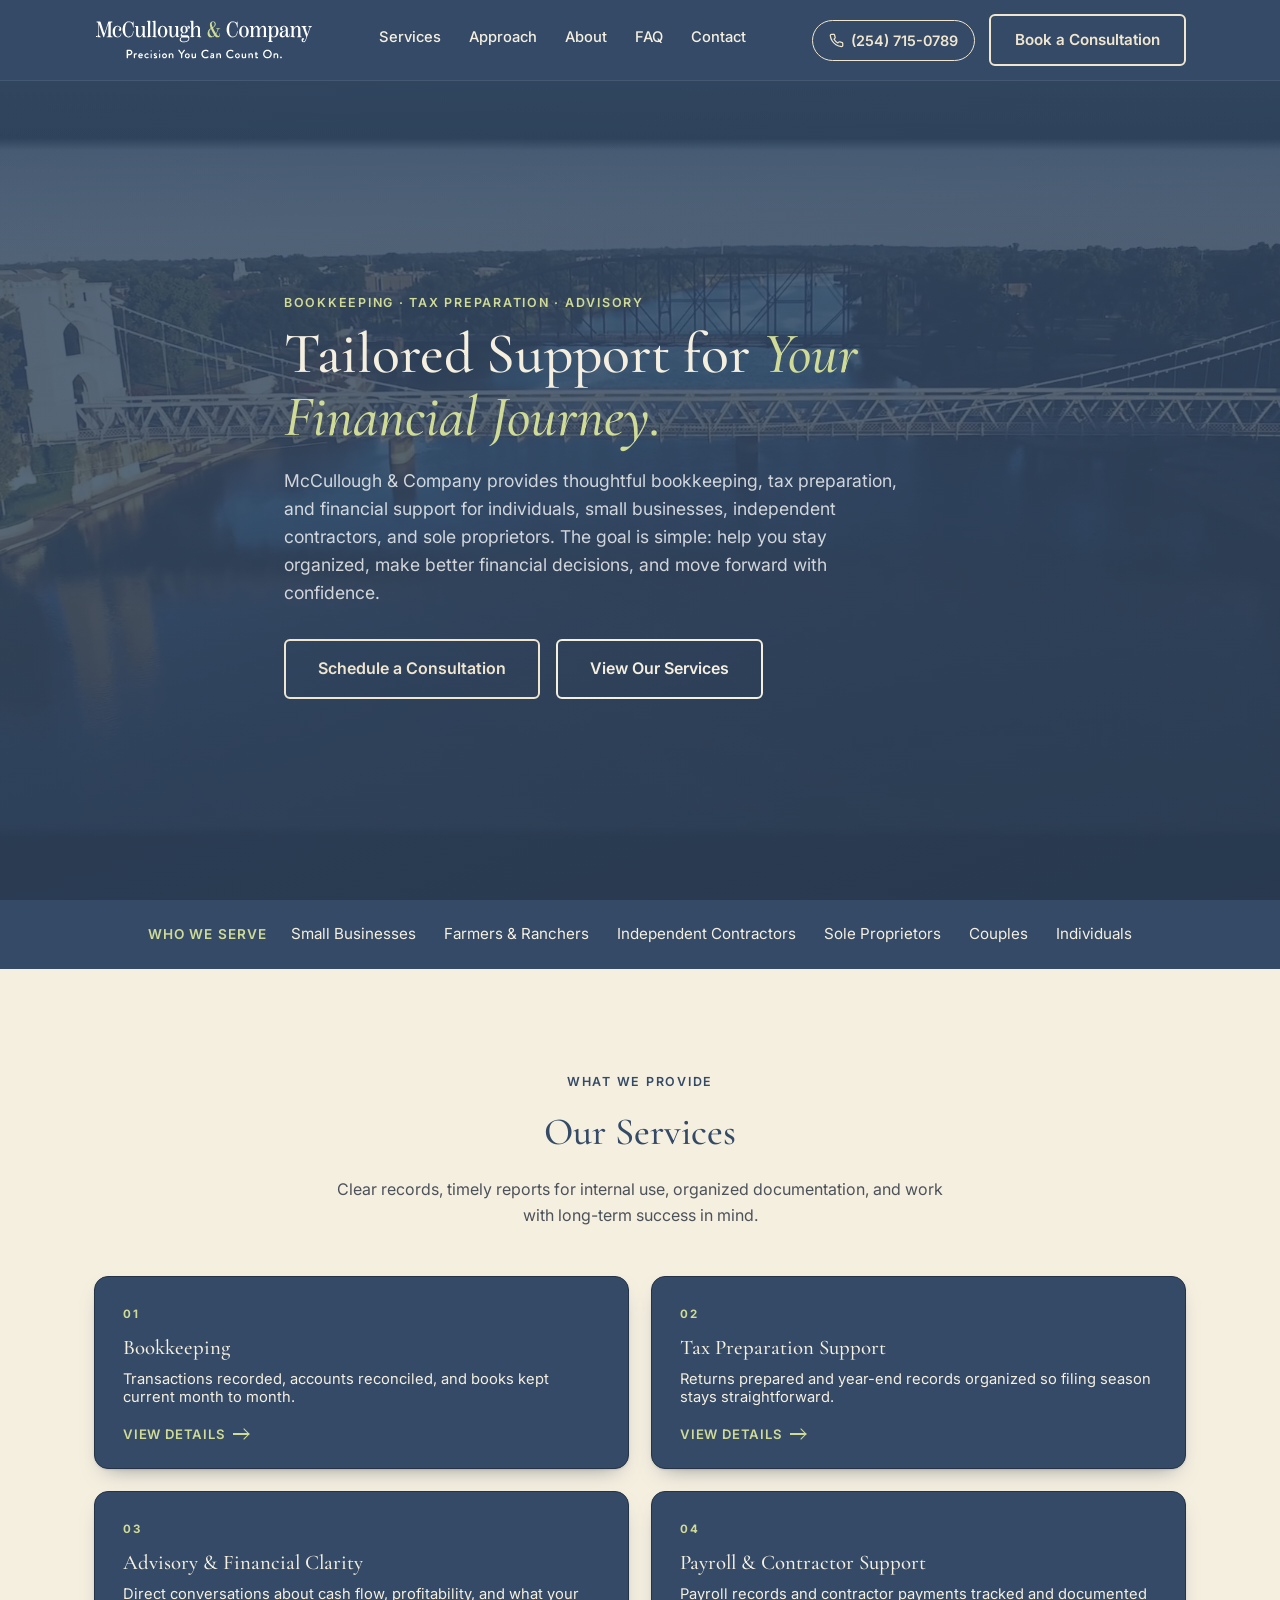
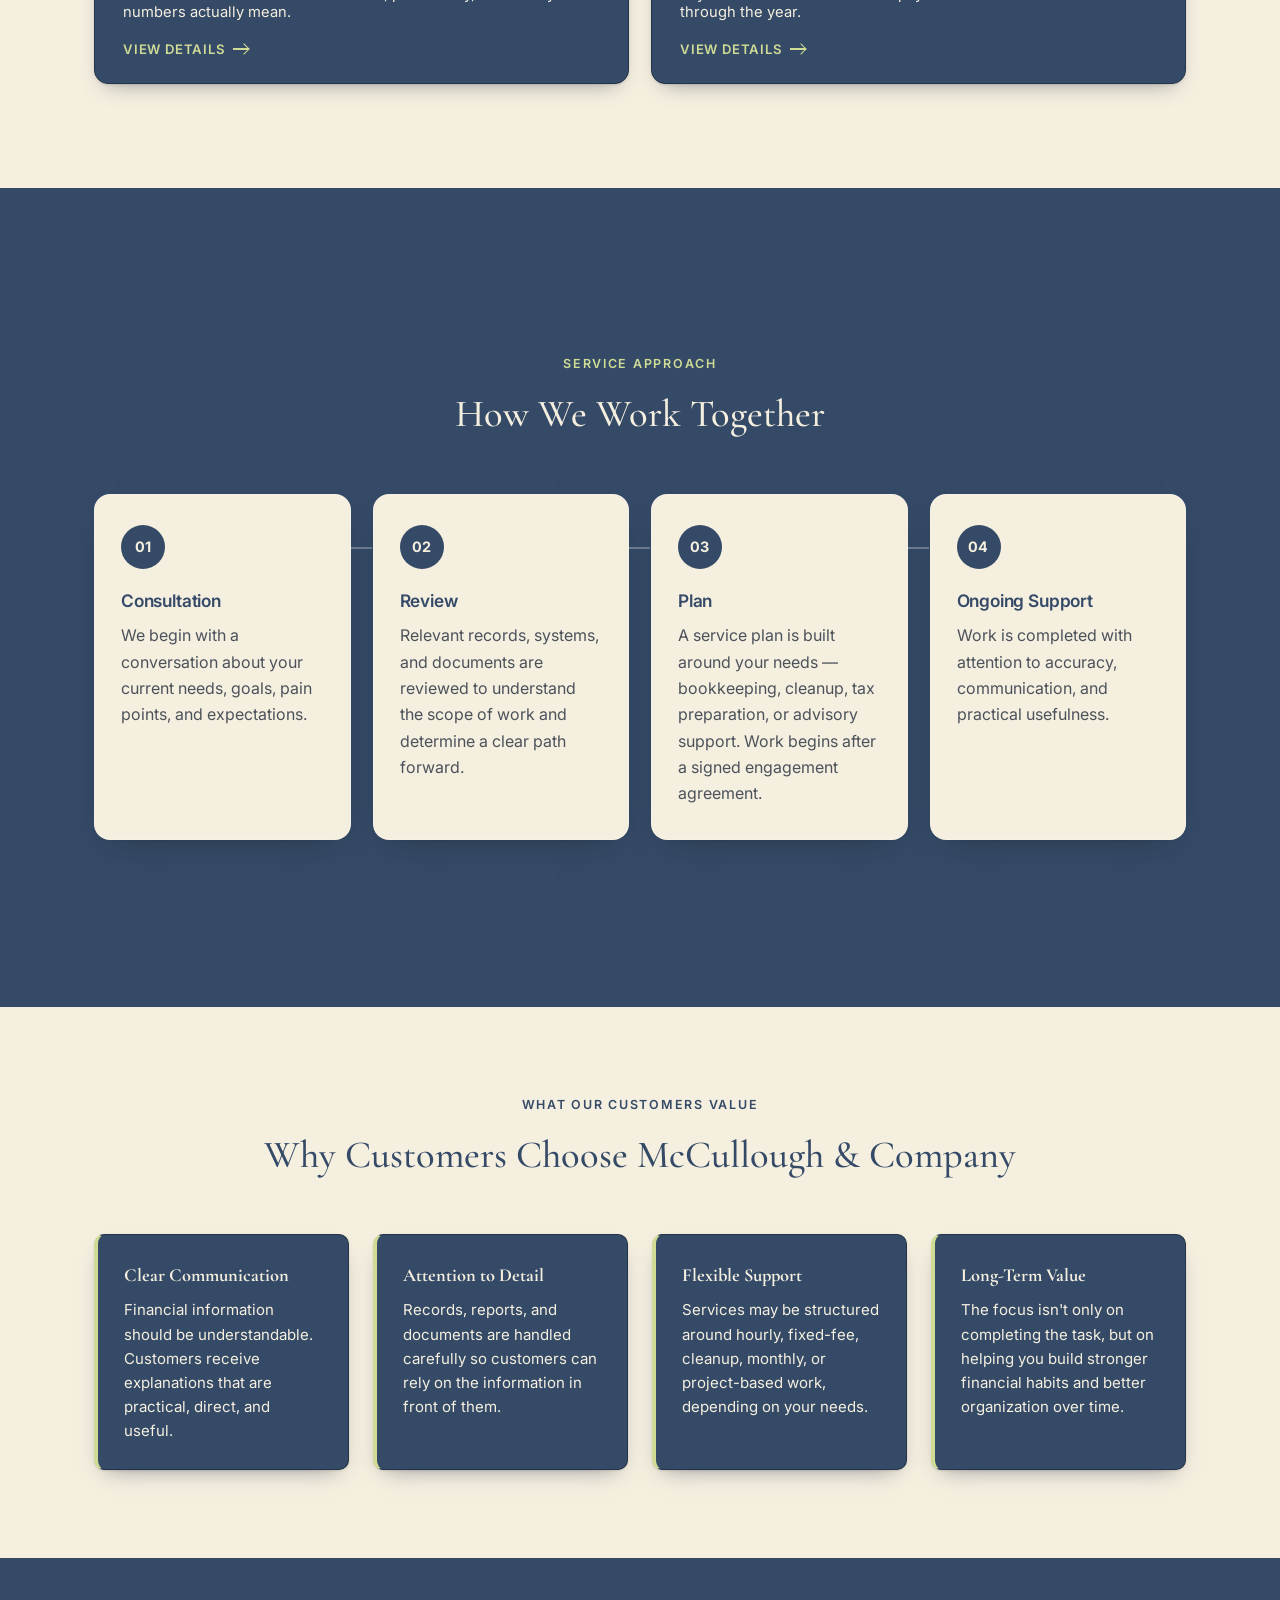
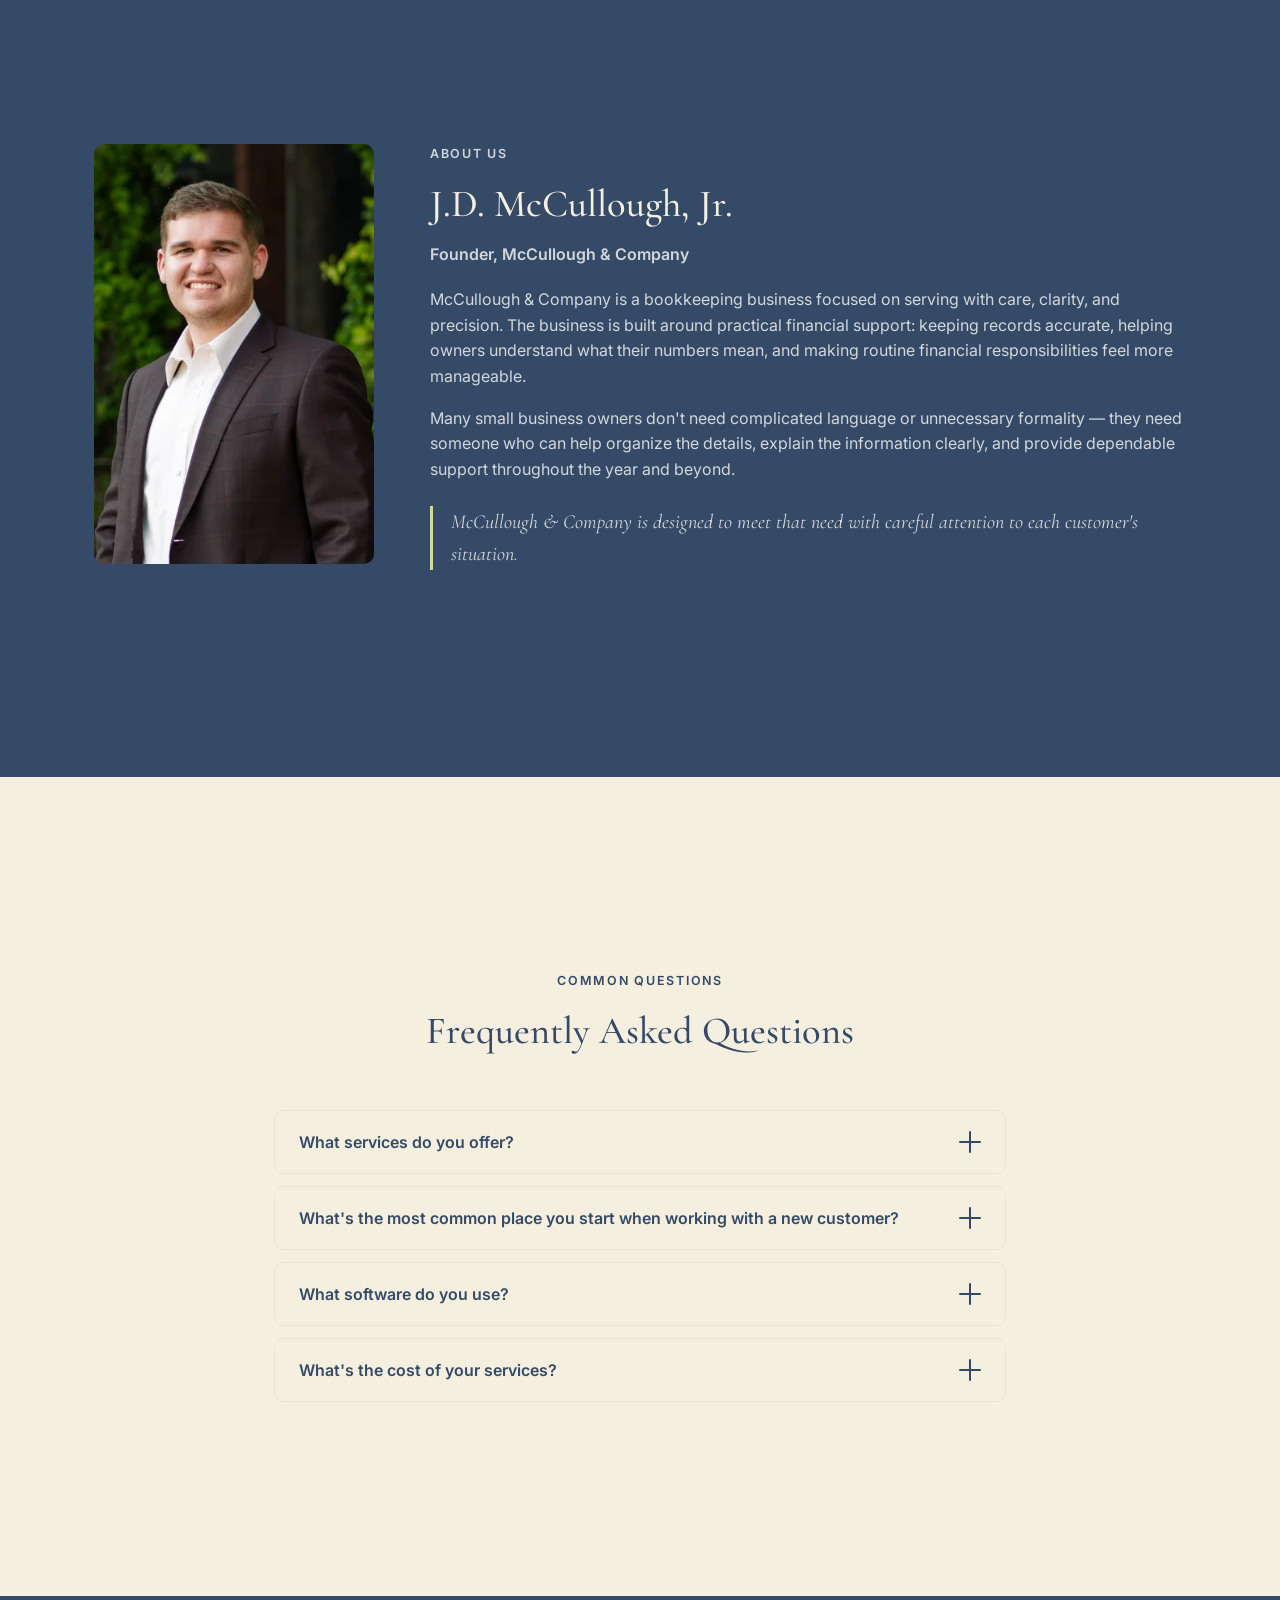
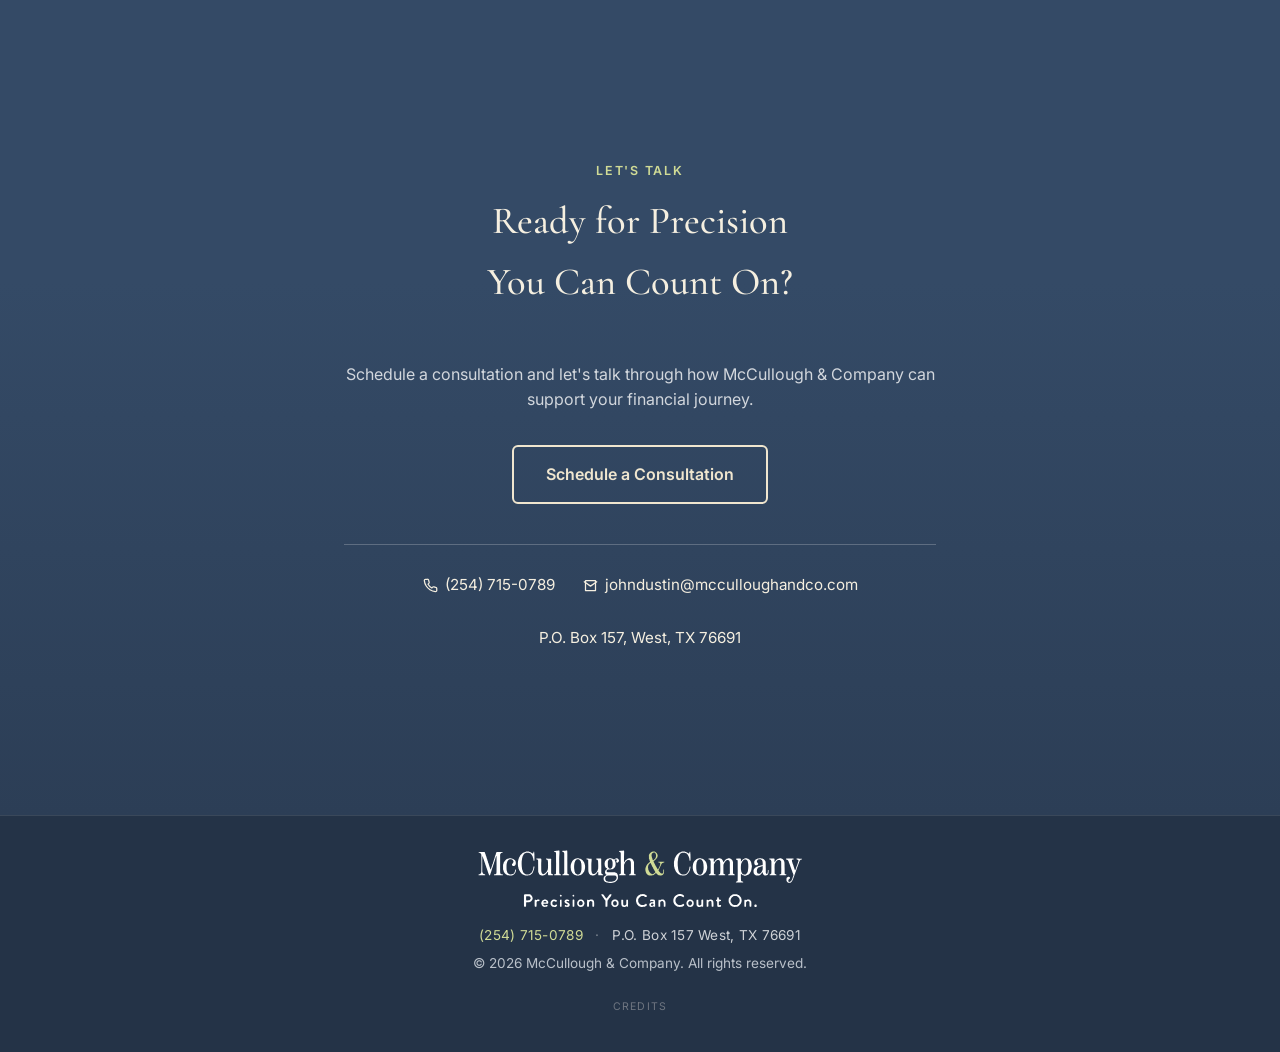
==== index.html @ a46d46bf "Invert the service and value cards to navy Lightening the cards and tightening their border did not " ====
<!DOCTYPE html>
<html lang="en">
<head>
<meta charset="UTF-8">
<meta name="viewport" content="width=device-width, initial-scale=1.0">
<title>McCullough & Company | Bookkeeping, Tax, & Advisory</title>
<meta name="description" content="McCullough & Company provides thoughtful bookkeeping, tax preparation, and advisory support for small businesses, independent contractors, sole proprietors, couples, and individuals. Precision you can count on.">
<link rel="preconnect" href="https://fonts.googleapis.com">
<link rel="preconnect" href="https://fonts.gstatic.com" crossorigin>
<link href="https://fonts.googleapis.com/css2?family=Cormorant+Garamond:ital,wght@0,400;0,500;0,600;1,400;1,500&family=Inter:wght@400;500;600;700&display=swap" rel="stylesheet">
<!-- Bump ?v= on every deploy that changes CSS or JS. GitHub Pages serves these
     with a 10-minute cache, so without the bump returning visitors keep running
     the old file until it expires. -->
<link rel="stylesheet" href="css/styles.css?v=14">
<link rel="icon" href="data:image/svg+xml,<svg xmlns=%22http://www.w3.org/2000/svg%22 viewBox=%220 0 100 100%22><rect width=%22100%22 height=%22100%22 rx=%2216%22 fill=%22%233c4a5c%22/><text x=%2250%22 y=%2266%22 font-size=%2258%22 text-anchor=%22middle%22 fill=%22%23c9b77c%22 font-family=%22Georgia,serif%22>M</text></svg>">
</head>
<body>

<a class="skip-link" href="#main">Skip to content</a>

<header class="site-header">
  <div class="container header-inner">
    <a href="#top" class="logo">
      <img src="images/logo-lockup.svg" width="554" height="106" alt="McCullough & Company — Precision You Can Count On.">
    </a>

    <nav class="site-nav" id="site-nav">
      <a href="#services">Services</a>
      <a href="#approach">Approach</a>
      <a href="#about">About</a>
      <a href="#faq">FAQ</a>
      <a href="#contact">Contact</a>
      <!-- Mobile only: the header CTA is too wide for the bar on a phone, so it
           moves in here. Navy, because the open panel is a light surface. -->
      <a class="btn btn-navy nav-cta" href="https://cal.com/precisionwithjd" target="_blank" rel="noopener">Book a Consultation</a>
    </nav>

    <div class="header-actions">
      <a class="phone-pill" href="tel:2547150789" aria-label="Call (254) 715-0789">
        <svg class="icon-phone" viewBox="0 0 24 24" width="15" height="15" fill="none" stroke="currentColor" stroke-width="2" stroke-linecap="round" stroke-linejoin="round" aria-hidden="true"><path d="M22 16.92v3a2 2 0 0 1-2.18 2 19.79 19.79 0 0 1-8.63-3.07 19.5 19.5 0 0 1-6-6 19.79 19.79 0 0 1-3.07-8.67A2 2 0 0 1 4.11 2h3a2 2 0 0 1 2 1.72c.127.96.361 1.903.7 2.81a2 2 0 0 1-.45 2.11L8.09 9.91a16 16 0 0 0 6 6l1.27-1.27a2 2 0 0 1 2.11-.45c.907.339 1.85.573 2.81.7A2 2 0 0 1 22 16.92z"></path></svg>
        <span class="phone-label">(254) 715-0789</span>
      </a>
      <a class="btn btn-primary header-cta" href="https://cal.com/precisionwithjd" target="_blank" rel="noopener">Book a Consultation</a>
    </div>

    <button class="nav-toggle" id="nav-toggle" aria-label="Toggle navigation" aria-expanded="false" aria-controls="site-nav">
      <span></span><span></span><span></span>
    </button>
  </div>
</header>

<main id="main">

  <!-- HERO -->
  <section id="top" class="hero">
    <!-- Flyover reel. Clips are listed in js/main.js; falls back to the
         still photo when video is unavailable or motion is reduced. -->
    <div class="hero-media" aria-hidden="true">
      <video class="hero-video" muted playsinline preload="auto"></video>
      <video class="hero-video" muted playsinline preload="none"></video>
    </div>

    <div class="container hero-inner">
      <p class="eyebrow">Bookkeeping &middot; Tax Preparation &middot; Advisory</p>
      <h1>Tailored Support for <em>Your Financial Journey.</em></h1>
      <p class="hero-sub">McCullough &amp; Company provides thoughtful bookkeeping, tax preparation, and financial
        support for individuals, small businesses, independent contractors, and sole proprietors. The goal is
        simple: help you stay organized, make better financial decisions, and move forward with confidence.</p>
      <div class="hero-actions">
        <a class="btn btn-primary btn-lg" href="https://cal.com/precisionwithjd" target="_blank" rel="noopener">Schedule a Consultation</a>
        <a class="btn btn-ghost btn-lg" href="#services">View Our Services</a>
      </div>
    </div>
  </section>

  <!-- WHO WE SERVE -->
  <section class="who-strip">
    <div class="container who-strip-inner">
      <span class="who-label">Who We Serve</span>
      <ul class="who-list">
        <li>Small Businesses</li>
        <li>Farmers &amp; Ranchers</li>
        <li>Independent Contractors</li>
        <li>Sole Proprietors</li>
        <li>Couples</li>
        <li>Individuals</li>
      </ul>
    </div>
  </section>

  <!-- SERVICES -->
  <section id="services" class="section">
    <div class="container">
      <p class="eyebrow center">What We Provide</p>
      <h2 class="section-title center">Our Services</h2>
      <p class="section-lead">Clear records, timely reports for internal use, organized documentation, and work
        with long-term success in mind.</p>

      <div class="service-grid">
        <button type="button" class="service-card" data-service="svc-bookkeeping">
          <span class="service-num">01</span>
          <h3>Bookkeeping</h3>
          <p>Transactions recorded, accounts reconciled, and books kept current month to month.</p>
          <span class="service-more">View details<span class="service-arrow" aria-hidden="true"></span></span>
        </button>

        <button type="button" class="service-card" data-service="svc-tax">
          <span class="service-num">02</span>
          <h3>Tax Preparation Support</h3>
          <p>Returns prepared and year-end records organized so filing season stays straightforward.</p>
          <span class="service-more">View details<span class="service-arrow" aria-hidden="true"></span></span>
        </button>

        <button type="button" class="service-card" data-service="svc-advisory">
          <span class="service-num">03</span>
          <h3>Advisory &amp; Financial Clarity</h3>
          <p>Direct conversations about cash flow, profitability, and what your numbers actually mean.</p>
          <span class="service-more">View details<span class="service-arrow" aria-hidden="true"></span></span>
        </button>

        <button type="button" class="service-card" data-service="svc-payroll">
          <span class="service-num">04</span>
          <h3>Payroll &amp; Contractor Support</h3>
          <p>Payroll records and contractor payments tracked and documented through the year.</p>
          <span class="service-more">View details<span class="service-arrow" aria-hidden="true"></span></span>
        </button>
      </div>

      <!-- Service detail content (shown inside the modal) -->
      <div class="service-details" hidden>
        <div id="svc-bookkeeping">
          <ul>
            <li>Recording and organizing transactions</li>
            <li>Reconciling bank, credit card, and loan accounts</li>
            <li>Maintaining clean, current books in QuickBooks Online, Desktop, and other programs</li>
            <li>Preparing monthly financial reports for internal management review, planning, and business decision-making</li>
            <li>Reviewing prior periods for errors, duplicates, or missing activity</li>
            <li>Correcting misclassified income and expense accounts</li>
            <li>Organizing customer, vendor, and account records</li>
            <li>Helping customers get back to a dependable financial starting point</li>
          </ul>
        </div>
        <div id="svc-tax">
          <ul>
            <li>Individual, couple, and small-business tax return preparation</li>
            <li>Year-end organization of financial records</li>
            <li>Preparation-only tax support based on information provided by the customer</li>
            <li>Coordination of books and tax documents to reduce confusion at filing time</li>
          </ul>
        </div>
        <div id="svc-advisory">
          <ul>
            <li>One-on-one conversations about business performance and financial questions</li>
            <li>Cash flow, expense, and profitability review</li>
            <li>Support for pricing, service planning, and operational decisions</li>
            <li>Practical recommendations based on accurate financial information</li>
          </ul>
        </div>
        <div id="svc-payroll">
          <ul>
            <li>Payroll record organization and support</li>
            <li>Contractor payment tracking and documentation</li>
            <li>Assistance with year-end information reporting needs</li>
          </ul>
        </div>
      </div>
    </div>
  </section>

  <!-- APPROACH -->
  <section id="approach" class="section section-navy">
    <div class="container">
      <p class="eyebrow center">Service Approach</p>
      <h2 class="section-title center">How We Work Together</h2>

      <ol class="approach-steps">
        <li>
          <span class="step-num">01</span>
          <h3>Consultation</h3>
          <p>We begin with a conversation about your current needs, goals, pain points, and expectations.</p>
        </li>
        <li>
          <span class="step-num">02</span>
          <h3>Review</h3>
          <p>Relevant records, systems, and documents are reviewed to understand the scope of work and determine a clear path forward.</p>
        </li>
        <li>
          <span class="step-num">03</span>
          <h3>Plan</h3>
          <p>A service plan is built around your needs &mdash; bookkeeping, cleanup, tax preparation, or advisory support. Work begins after a signed engagement agreement.</p>
        </li>
        <li>
          <span class="step-num">04</span>
          <h3>Ongoing Support</h3>
          <p>Work is completed with attention to accuracy, communication, and practical usefulness.</p>
        </li>
      </ol>
    </div>
  </section>

  <!-- VALUES -->
  <section class="section">
    <div class="container">
      <p class="eyebrow center">What Our Customers Value</p>
      <h2 class="section-title center">Why Customers Choose McCullough &amp; Company</h2>

      <div class="values-grid">
        <div class="value-card">
          <h3>Clear Communication</h3>
          <p>Financial information should be understandable. Customers receive explanations that are practical, direct, and useful.</p>
        </div>
        <div class="value-card">
          <h3>Attention to Detail</h3>
          <p>Records, reports, and documents are handled carefully so customers can rely on the information in front of them.</p>
        </div>
        <div class="value-card">
          <h3>Flexible Support</h3>
          <p>Services may be structured around hourly, fixed-fee, cleanup, monthly, or project-based work, depending on your needs.</p>
        </div>
        <div class="value-card">
          <h3>Long-Term Value</h3>
          <p>The focus isn't only on completing the task, but on helping you build stronger financial habits and better organization over time.</p>
        </div>
      </div>
    </div>
  </section>

  <!-- ABOUT -->
  <section id="about" class="section section-navy about-section">
    <div class="container about-inner">
      <div class="about-photo">
        <!-- Two crops of the same portrait: the standing shot fills the tall
             column beside the copy, and the square head-and-shoulders keeps a
             readable face at the ~92px the handheld byline gives it. -->
        <picture>
          <source media="(max-width: 860px)" srcset="images/jd-headshot.webp">
          <img src="images/jd-portrait.webp" alt="J.D. McCullough, Jr., Founder of McCullough & Company">
        </picture>
      </div>
      <div class="about-copy">
        <p class="eyebrow">About Us</p>
        <h2 class="section-title">J.D. McCullough, Jr.</h2>
        <p class="about-role">Founder, McCullough &amp; Company</p>
        <p>McCullough &amp; Company is a bookkeeping business focused on serving with care, clarity, and
          precision. The business is built around practical financial support: keeping records accurate, helping
          owners understand what their numbers mean, and making routine financial responsibilities feel more
          manageable.</p>
        <p>Many small business owners don't need complicated language or unnecessary formality &mdash; they need
          someone who can help organize the details, explain the information clearly, and provide dependable
          support throughout the year and beyond.</p>
        <p class="pull-quote">McCullough &amp; Company is designed to meet that need with careful attention to
          each customer's situation.</p>
      </div>
    </div>
  </section>

  <!-- FAQ -->
  <section id="faq" class="section">
    <div class="container narrow">
      <p class="eyebrow center">Common Questions</p>
      <h2 class="section-title center">Frequently Asked Questions</h2>

      <div class="accordion">
        <div class="accordion-item">
          <button class="accordion-toggle" aria-expanded="false">
            What services do you offer?
            <span class="accordion-icon" aria-hidden="true"></span>
          </button>
          <div class="accordion-panel">
            <p><strong>Bookkeeping</strong> &mdash; Recording and organizing transactions, reconciling accounts,
              maintaining clean books in QuickBooks Online, Desktop, and other programs, and preparing monthly
              reports for internal use.</p>
            <p><strong>Tax Preparation</strong> &mdash; Individual, couple, and small-business tax return
              preparation, year-end record organization, and coordination between your books and tax documents.</p>
            <p><strong>Advisory &amp; Financial Clarity</strong> &mdash; One-on-one conversations about business
              performance, cash flow and profitability review, and practical recommendations based on your numbers.</p>
          </div>
        </div>

        <div class="accordion-item">
          <button class="accordion-toggle" aria-expanded="false">
            What's the most common place you start when working with a new customer?
            <span class="accordion-icon" aria-hidden="true"></span>
          </button>
          <div class="accordion-panel">
            <p>Cleanup work is one of our most common starting points. We review prior periods for errors,
              duplicates, or missing transactions, then organize your records so you have a dependable financial
              starting point going forward. If adjustments are needed, we'll always reach out to you first for
              approval before making any changes.</p>
          </div>
        </div>

        <div class="accordion-item">
          <button class="accordion-toggle" aria-expanded="false">
            What software do you use?
            <span class="accordion-icon" aria-hidden="true"></span>
          </button>
          <div class="accordion-panel">
            <p>QuickBooks Online, QuickBooks Desktop, and other bookkeeping platforms, so we can typically adapt to
              whatever system you're already using &mdash; or help you get set up if you're starting fresh. Our
              goal isn't to change the software you use, but to make sure it's being used in the best way
              possible.</p>
          </div>
        </div>

        <div class="accordion-item">
          <button class="accordion-toggle" aria-expanded="false">
            What's the cost of your services?
            <span class="accordion-icon" aria-hidden="true"></span>
          </button>
          <div class="accordion-panel">
            <p>Since every customer's needs are a little different, pricing is structured to match &mdash; either
              fixed fee or hourly, depending on scope. Monthly bookkeeping starts at <strong>$100.00/hr</strong> and
              adjusts based on transaction volume. Tax preparation is <strong>$150.00/hr</strong> for all customers.
              Customers who enter into long-term service agreements typically see a lower per-hour rate, reflecting
              the ongoing nature of the work.</p>
          </div>
        </div>
      </div>
    </div>
  </section>

  <!-- CONTACT / CTA -->
  <section id="contact" class="section section-navy">
    <div class="container contact-inner">
      <p class="eyebrow center">Let's Talk</p>
      <h2 class="section-title center">Ready for Precision<br>You Can Count On?</h2>
      <p class="contact-sub">Schedule a consultation and let's talk through how McCullough &amp; Company can
        support your financial journey.</p>

      <div class="contact-actions">
        <a class="btn btn-primary btn-lg" href="https://cal.com/precisionwithjd" target="_blank" rel="noopener">Schedule a Consultation</a>
      </div>

      <div class="contact-details">
        <a href="tel:2547150789" class="contact-phone">
          <svg class="icon-phone" viewBox="0 0 24 24" width="15" height="15" fill="none" stroke="currentColor" stroke-width="2" stroke-linecap="round" stroke-linejoin="round" aria-hidden="true"><path d="M22 16.92v3a2 2 0 0 1-2.18 2 19.79 19.79 0 0 1-8.63-3.07 19.5 19.5 0 0 1-6-6 19.79 19.79 0 0 1-3.07-8.67A2 2 0 0 1 4.11 2h3a2 2 0 0 1 2 1.72c.127.96.361 1.903.7 2.81a2 2 0 0 1-.45 2.11L8.09 9.91a16 16 0 0 0 6 6l1.27-1.27a2 2 0 0 1 2.11-.45c.907.339 1.85.573 2.81.7A2 2 0 0 1 22 16.92z"></path></svg>
          (254) 715-0789
        </a>
        <a href="mailto:johndustin@mcculloughandco.com" class="contact-email">
          <svg class="icon-mail" viewBox="0 0 24 24" width="15" height="15" fill="none" stroke="currentColor" stroke-width="2" stroke-linecap="round" stroke-linejoin="round" aria-hidden="true"><path d="M4 4h16v16H4z"></path><path d="m22 6-10 7L2 6"></path></svg>
          johndustin@mcculloughandco.com
        </a>
        <span>P.O. Box 157, West, TX 76691</span>
      </div>
    </div>
  </section>

</main>

<footer class="site-footer">
  <div class="container footer-inner">
    <img class="footer-logo" src="images/logo-lockup.svg" width="554" height="106" alt="McCullough &amp; Company — Precision You Can Count On.">
    <p class="footer-contact">
      <a href="tel:2547150789">(254) 715-0789</a>
      <span class="sep" aria-hidden="true">&middot;</span>
      P.O. Box 157 West, TX 76691
    </p>
    <p>&copy; <span id="year"></span> McCullough &amp; Company. All rights reserved.</p>
    <details class="media-credit">
      <summary>Credits</summary>
      <p>Hero aerial footage, used under
        <a href="https://creativecommons.org/licenses/by/4.0/" target="_blank" rel="noopener">CC BY 4.0</a>:
        &ldquo;<a href="https://www.youtube.com/watch?v=jbzRGhmf54Q" target="_blank" rel="noopener">Waco, TX from a DJI Mavic Mini!</a>&rdquo; by Alec Doty &middot;
        &ldquo;<a href="https://www.youtube.com/watch?v=P3t44ADxXl4" target="_blank" rel="noopener">Drone over Waco</a>&rdquo; by redctv &middot;
        &ldquo;<a href="https://www.youtube.com/watch?v=FBTSBuBgJ3Y" target="_blank" rel="noopener">Alico Sunset | DJI Mini 3 Pro</a>&rdquo; by cryptofyre DJI.
        Clips were trimmed and re-encoded.</p>
    </details>
  </div>
</footer>

<!-- SERVICE DETAIL MODAL -->
<div class="modal" id="service-modal" hidden>
  <div class="modal-backdrop" data-modal-close></div>
  <div class="modal-window" role="dialog" aria-modal="true" tabindex="-1" aria-labelledby="service-modal-title">
    <div class="modal-head">
      <p class="modal-eyebrow">Our Services</p>
      <h3 id="service-modal-title"></h3>
      <button type="button" class="modal-close" data-modal-close aria-label="Close details">
        <span aria-hidden="true"></span>
      </button>
    </div>
    <div class="modal-body" id="service-modal-body"></div>
    <div class="modal-foot">
      <a class="btn btn-navy" href="#contact" data-modal-close>Request a Consultation</a>
    </div>
  </div>
</div>

<script src="js/main.js?v=6"></script>
</body>
</html>
---- css/styles.css ----
/* ---------------------------------------------------
   McCullough & Company — Alpha site styles
--------------------------------------------------- */

:root {
  --navy: #344a66;
  --navy-dark: #344a66;
  /* Same hue/sat as --navy at 21% lightness. Gives the footer a tonal step
     down so it reads as the foot of the page, not a continuation of Contact. */
  --navy-deep: #243347;
  /* Halfway between --navy and --navy-deep. Contact's gradient ends here
     rather than on --navy-deep, so the footer still steps down from it. */
  --navy-mid: #2c3e56;
  /* Brand sage, sampled from the logo banner: #d0db96 bar, #b3bd78 pill */
  --sage: #d0db96;
  --sage-deep: #b3bd78;
  --navy-wash: rgba(52, 74, 102, 0.09);
  --cream: #e8dcc0;
  --cream-alt: #f0e6cf;
  --ink: #2a2f36;
  --ink-soft: #4c525a;
  --white: #f5efe0;
  --near-black: #17181a;
  --on-navy-soft: rgba(255, 255, 255, 0.78);
  --surface: #fdfbf6;
  --surface-tint: #f7f4ec;
  --line: #e2ddd0;
  /* Cards are navy on the cream --white (#f5efe0) sections. A near-white card
     was only a few percent off that background, so the grids read as a haze no
     matter how the border was tuned; inverting them is the one step the palette
     offers that cannot be mistaken for fog. Accents inside a card must come
     from --sage, not --navy, or they disappear into the card itself. */
  --card: var(--navy);
  --card-line: var(--navy-deep);
  --card-shadow: 0 1px 2px rgba(23, 24, 26, 0.10), 0 10px 22px -12px rgba(36, 51, 71, 0.55);

  --font-serif: 'Cormorant Garamond', Georgia, 'Times New Roman', serif;
  --font-sans: 'Inter', -apple-system, BlinkMacSystemFont, 'Segoe UI', sans-serif;

  --max-width: 1140px;
  --radius: 10px;

  /* Height of the sticky header. Measured and rewritten by js/main.js on load
     and resize; this value is the fallback (14px + 42px logo + 14px + border). */
  --header-h: 71px;
}

* { box-sizing: border-box; }

html { scroll-behavior: smooth; }

body {
  margin: 0;
  font-family: var(--font-sans);
  color: var(--ink);
  background: var(--white);
  line-height: 1.6;
  -webkit-font-smoothing: antialiased;
}

img { max-width: 100%; display: block; }

a { color: inherit; text-decoration: none; }

.container {
  max-width: var(--max-width);
  margin: 0 auto;
  padding: 0 24px;
}

.container.narrow { max-width: 780px; }

.skip-link {
  position: absolute;
  left: -999px;
  top: 0;
  background: var(--navy);
  color: var(--white);
  padding: 10px 16px;
  z-index: 100;
}
.skip-link:focus { left: 16px; top: 16px; }

h1, h2, h3 {
  font-family: var(--font-serif);
  font-weight: 500;
  color: var(--navy-dark);
  margin: 0 0 16px;
}

.eyebrow {
  font-size: 0.78rem;
  letter-spacing: 0.14em;
  text-transform: uppercase;
  color: var(--navy);
  font-weight: 600;
  margin: 0 0 10px;
}
.eyebrow.center { text-align: center; }

.section-title {
  font-size: clamp(1.8rem, 3vw, 2.4rem);
}
.section-title.center { text-align: center; margin-bottom: 48px; }

/* Lead line under a centered section title. The negative top margin pulls it
   up into the title's 48px gap so title + lead read as one block. */
.section-lead {
  max-width: 640px;
  margin: -34px auto 48px;
  text-align: center;
  color: var(--ink-soft);
}

/* Buttons */
.btn {
  display: inline-block;
  padding: 12px 24px;
  border-radius: 6px;
  font-weight: 600;
  font-size: 0.95rem;
  transition: background 0.2s ease, color 0.2s ease;
  border: 2px solid transparent;
  white-space: nowrap;
}
.btn-lg { padding: 15px 32px; font-size: 1rem; }

.btn-primary {
  background: transparent;
  color: var(--cream-alt);
  border-color: var(--cream-alt);
}
.btn-primary:hover { background: var(--cream-alt); color: var(--navy-dark); }

/* Solid navy CTA — used where the button sits on cream/white */
.btn-navy {
  background: var(--navy);
  color: var(--white);
}
.btn-navy:hover { background: var(--near-black); color: var(--white); }

.btn-ghost {
  background: transparent;
  color: var(--white);
  border-color: var(--white);
}
.btn-ghost:hover { background: var(--white); color: var(--navy-dark); }

/* Header */
.site-header {
  position: sticky;
  top: 0;
  z-index: 50;
  background: var(--navy);
  border-bottom: 1px solid rgba(255, 255, 255, 0.08);
}

.header-inner {
  display: flex;
  align-items: center;
  justify-content: space-between;
  padding-top: 14px;
  padding-bottom: 14px;
  gap: 20px;
}

.logo { display: flex; align-items: center; flex: none; }
.logo img {
  height: 42px;
  width: auto;
  display: block;
}

.site-nav {
  display: flex;
  gap: 28px;
  font-size: 0.92rem;
  font-weight: 500;
  color: var(--white);
}
.site-nav a {
  position: relative;
  padding-bottom: 4px;
}
.site-nav a::after {
  content: '';
  position: absolute;
  left: 0;
  bottom: 0;
  width: 0;
  height: 2px;
  background: var(--sage);
  transition: width 0.25s ease;
}
.site-nav a:hover { color: var(--sage); }
.site-nav a:hover::after { width: 100%; }

/* The in-menu CTA exists only for the mobile panel. */
.nav-cta { display: none; }
.nav-cta::after { content: none; }

.header-actions {
  display: flex;
  align-items: center;
  gap: 14px;
}

.phone-pill {
  display: inline-flex;
  align-items: center;
  gap: 7px;
  font-weight: 600;
  font-size: 0.9rem;
  padding: 8px 16px;
  color: var(--cream-alt);
  border: 1.5px solid var(--cream-alt);
  border-radius: 999px;
  white-space: nowrap;
  transition: background 0.2s ease, color 0.2s ease, border-color 0.2s ease;
}
.phone-pill:hover { background: var(--cream-alt); color: var(--navy-dark); border-color: var(--cream-alt); }
.icon-phone { flex: none; }

.nav-toggle {
  display: none;
  flex-direction: column;
  justify-content: center;
  gap: 5px;
  background: none;
  border: none;
  cursor: pointer;
  padding: 6px;
}
.nav-toggle span {
  width: 24px;
  height: 2px;
  background: var(--white);
  display: block;
}

/* Hero */
.hero {
  position: relative;
  isolation: isolate;
  overflow: hidden;
  background: var(--navy);
  padding: 110px 0 100px;
  /* Fills the first screen below the sticky header, like the nav-target
     sections. The media layers are absolutely positioned, so only .hero-inner
     is in flow and the centering applies to it alone. */
  min-height: calc(100vh - var(--header-h));
  min-height: calc(100dvh - var(--header-h));
  display: flex;
  flex-direction: column;
  justify-content: center;
}

/* Media layer: still photo underneath, crossfading flyover clips on top */
.hero-media {
  position: absolute;
  inset: 0;
  z-index: -2;
  background: url('../images/waco-hero-still.jpg') center center / cover no-repeat;
}
.hero-video {
  position: absolute;
  inset: 0;
  width: 100%;
  height: 100%;
  object-fit: cover;
  opacity: 0;
  transition: opacity 1.4s ease;
  pointer-events: none;
}
.hero-video.is-active { opacity: 1; }

/* Scrim keeps the headline readable over whatever is behind it. The still
   photo is brighter than the footage, so it gets the heavier treatment. */
.hero::after {
  content: '';
  position: absolute;
  inset: 0;
  z-index: -1;
  background:
    linear-gradient(180deg, rgba(52, 74, 102, 0.55) 0%, rgba(52, 74, 102, 0) 22%),
    linear-gradient(160deg, rgba(52, 74, 102, 0.85) 0%, rgba(52, 74, 102, 0.78) 100%);
}
.hero.has-video::after {
  background:
    linear-gradient(180deg, rgba(30, 43, 61, 0.72) 0%, rgba(30, 43, 61, 0) 26%),
    linear-gradient(0deg, rgba(52, 74, 102, 0.72) 0%, rgba(52, 74, 102, 0) 30%),
    linear-gradient(100deg, rgba(26, 38, 54, 0.86) 0%, rgba(35, 49, 68, 0.68) 46%, rgba(52, 74, 102, 0.44) 100%);
}

.hero-inner { max-width: 760px; position: relative; z-index: 1; }
.hero .eyebrow { color: var(--sage); }
.hero h1 { color: var(--white); }
.hero h1 {
  font-size: clamp(2.4rem, 5vw, 3.6rem);
  line-height: 1.1;
}
.hero h1 em { color: var(--sage); font-style: italic; }
.hero-sub {
  font-size: 1.1rem;
  color: var(--on-navy-soft);
  max-width: 620px;
  margin-bottom: 32px;
}
.hero-actions { display: flex; gap: 16px; flex-wrap: wrap; }

/* Who we serve strip */
.who-strip {
  background: var(--navy-dark);
  padding: 22px 0;
}
.who-strip-inner {
  display: flex;
  align-items: center;
  justify-content: center;
  gap: 24px;
  flex-wrap: wrap;
  text-align: center;
}
.who-label {
  color: var(--sage);
  font-weight: 600;
  font-size: 0.85rem;
  letter-spacing: 0.08em;
  text-transform: uppercase;
  white-space: nowrap;
}
.who-list {
  display: flex;
  gap: 28px;
  flex-wrap: wrap;
  list-style: none;
  margin: 0;
  padding: 0;
  color: var(--white);
  font-size: 0.95rem;
}

/* Sections */
.section { padding: 88px 0; }
.section-alt { background: var(--cream); }

/* The header is sticky, so an anchor jump would tuck the section's top edge
   underneath it. Hold every jump target down by the header's own height. */
section[id] { scroll-margin-top: var(--header-h); }

/* Nav targets fill the screen below the header, so clicking a nav link lands
   on one whole section with none of the next one showing. min-height only —
   a section with more content than that still grows past it. Content is
   centered so a short section reads as composed rather than top-heavy.
   svh (small viewport) keeps mobile honest when the URL bar is expanded. */
#services,
#approach,
#about,
#faq,
#contact {
  min-height: calc(100vh - var(--header-h));
  min-height: calc(100dvh - var(--header-h));
  display: flex;
  flex-direction: column;
  justify-content: center;
}

/* Navy sections — inverts the type; nested white cards keep their own colors.
   Used on Approach and Contact so the page leans blue rather than cream. */
.section-navy { background: var(--navy); }
.section-navy > .container > .eyebrow,
.section-navy .eyebrow { color: var(--sage); }
.section-navy .section-title,
.section-navy h2 { color: var(--white); }
.section-navy > .container > p { color: var(--on-navy-soft); }

/* Approach cards sit on navy: the hairline navy border vanishes there, so it
   becomes a light one, and the connector line flips to light as well. */
.section-navy .approach-steps li { border-color: rgba(255, 255, 255, 0.16); }
.section-navy .approach-steps li:hover { border-color: rgba(255, 255, 255, 0.34); }
.section-navy .approach-steps li::after { background: rgba(255, 255, 255, 0.28); }

/* About block on navy — copy is nested in .about-copy, so it needs its own rules */
.section-navy .about-copy p { color: var(--on-navy-soft); }
.section-navy .about-role { color: var(--sage); }
.section-navy .pull-quote {
  color: var(--white);
  border-left-color: var(--sage);
}

/* Contact deepens toward its own bottom edge, but stops at --navy-mid rather
   than reaching the footer's --navy-deep. The gradient adds depth inside the
   section; the footer still lands as a clean step below it. The other navy
   sections stay flat — they border cream, where the edge is the point. */
#contact.section-navy {
  background: linear-gradient(to bottom, var(--navy) 0%, var(--navy) 35%, var(--navy-mid) 100%);
}

/* Contact block on navy */
.section-navy .contact-sub { color: var(--on-navy-soft); }
.section-navy .contact-details {
  color: var(--white);
  border-top-color: rgba(255, 255, 255, 0.22);
}
.section-navy .contact-details a:hover { color: var(--sage); }

/* Approach steps */
.approach-steps {
  list-style: none;
  margin: 0;
  padding: 0;
  display: grid;
  grid-template-columns: repeat(4, 1fr);
  gap: 22px;
}
.approach-steps li {
  position: relative;
  background: var(--white);
  border: 1px solid rgba(52, 74, 102, 0.16);
  border-radius: 16px;
  padding: 30px 26px 32px;
  box-shadow: 0 1px 2px rgba(23, 24, 26, 0.04), 0 14px 34px -22px rgba(23, 24, 26, 0.55);
  transition: transform 0.25s ease, box-shadow 0.25s ease, border-color 0.25s ease;
}
.approach-steps li:hover {
  transform: translateY(-4px);
  border-color: rgba(52, 74, 102, 0.32);
  box-shadow: 0 1px 2px rgba(23, 24, 26, 0.05), 0 22px 44px -24px rgba(23, 24, 26, 0.6);
}

/* connector line between steps */
.approach-steps li::after {
  content: "";
  position: absolute;
  top: 52px;
  left: 100%;
  width: 22px;
  height: 2px;
  background: rgba(52, 74, 102, 0.28);
}
.approach-steps li:last-child::after { display: none; }

.step-num {
  display: inline-flex;
  align-items: center;
  justify-content: center;
  width: 44px;
  height: 44px;
  border-radius: 50%;
  background: var(--navy);
  color: var(--white);
  font-family: var(--font-sans);
  font-size: 0.9rem;
  font-weight: 700;
  letter-spacing: 0.03em;
  margin-bottom: 20px;
}
.approach-steps h3 {
  font-family: var(--font-sans);
  font-size: 1.08rem;
  font-weight: 600;
  letter-spacing: -0.01em;
  line-height: 1.35;
  color: var(--navy-dark);
  margin: 0 0 10px;
}
.approach-steps p {
  color: var(--ink-soft);
  font-size: 1rem;
  line-height: 1.65;
  margin: 0;
}

/* Values */
.values-grid {
  display: grid;
  grid-template-columns: repeat(auto-fit, minmax(220px, 1fr));
  gap: 24px;
}
.value-card {
  padding: 26px;
  background: var(--card);
  border: 1px solid var(--card-line);
  /* Sage, not navy: the old navy rule was the same colour as the card now. */
  border-left: 4px solid var(--sage);
  border-radius: var(--radius);
  box-shadow: var(--card-shadow);
}
.value-card h3 { font-size: 1.15rem; margin-bottom: 8px; color: var(--white); font-weight: 700; }
.value-card p { color: var(--white); font-size: 0.94rem; margin: 0; }

/* About */
.about-inner {
  display: grid;
  grid-template-columns: 280px 1fr;
  gap: 56px;
  align-items: start;
}
/* 2:3, matching the standing portrait's own crop so nothing is cut off. A
   square left 280px of photo against ~500px of copy, which read as a stamp
   pinned to the corner; the taller frame carries the column down the text. */
.about-photo {
  width: 100%;
  aspect-ratio: 2 / 3;
  background: linear-gradient(160deg, var(--navy) 0%, var(--navy-dark) 100%);
  border-radius: var(--radius);
  overflow: hidden;
}
.about-photo picture { display: contents; }
.about-photo img {
  width: 100%;
  height: 100%;
  object-fit: cover;
  object-position: 50% 50%;
}
.about-role {
  color: var(--navy);
  font-weight: 600;
  margin-top: -10px;
  margin-bottom: 20px;
}
.pull-quote {
  font-family: var(--font-serif);
  font-style: italic;
  font-size: 1.25rem;
  color: var(--navy-dark);
  border-left: 3px solid var(--navy);
  padding-left: 18px;
  margin-top: 24px;
}

/* Services — click-in cards */
.service-grid {
  display: grid;
  grid-template-columns: repeat(2, 1fr);
  gap: 22px;
}

.service-card {
  position: relative;
  display: flex;
  flex-direction: column;
  align-items: flex-start;
  text-align: left;
  font-family: var(--font-sans);
  background: var(--card);
  border: 1px solid var(--card-line);
  border-radius: 14px;
  padding: 30px 28px 26px;
  box-shadow: var(--card-shadow);
  cursor: pointer;
  overflow: hidden;
  transition: transform 0.22s ease, box-shadow 0.22s ease, border-color 0.22s ease;
}
.service-card::before {
  content: '';
  position: absolute;
  top: 0;
  left: 0;
  right: 0;
  height: 3px;
  background: var(--sage);
  transform: scaleX(0);
  transform-origin: left;
  transition: transform 0.28s ease;
}
.service-card:hover,
.service-card:focus-visible {
  transform: translateY(-4px);
  border-color: var(--sage);
  box-shadow: 0 2px 4px rgba(23, 24, 26, 0.10), 0 16px 30px -12px rgba(36, 51, 71, 0.6);
  outline: none;
}
.service-card:hover::before,
.service-card:focus-visible::before { transform: scaleX(1); }

.service-num {
  font-size: 0.72rem;
  letter-spacing: 0.16em;
  font-weight: 700;
  color: var(--sage);
  margin-bottom: 14px;
}
/* h3 inherits --navy-dark from the global heading rule, which is the card's
   own background now, so it has to be set here. */
.service-card h3 { font-size: 1.3rem; margin: 0 0 10px; color: var(--white); }
.service-card p {
  color: var(--white);
  font-size: 0.92rem;
  margin: 0 0 20px;
}

.service-more {
  margin-top: auto;
  display: inline-flex;
  align-items: center;
  gap: 8px;
  font-size: 0.82rem;
  font-weight: 600;
  letter-spacing: 0.06em;
  text-transform: uppercase;
  color: var(--sage);
}
.service-arrow {
  width: 16px;
  height: 8px;
  position: relative;
  transition: transform 0.22s ease;
}
.service-arrow::before {
  content: '';
  position: absolute;
  top: 3px;
  left: 0;
  width: 100%;
  height: 1.5px;
  background: currentColor;
}
.service-arrow::after {
  content: '';
  position: absolute;
  top: 0;
  right: 1px;
  width: 7px;
  height: 7px;
  border-top: 1.5px solid currentColor;
  border-right: 1.5px solid currentColor;
  transform: rotate(45deg);
}
.service-card:hover .service-arrow { transform: translateX(4px); }

/* Service detail modal */
body.modal-open { overflow: hidden; }

.modal {
  position: fixed;
  inset: 0;
  z-index: 200;
  display: flex;
  align-items: center;
  justify-content: center;
  padding: 24px;
}
.modal[hidden] { display: none; }

.modal-backdrop {
  position: absolute;
  inset: 0;
  background: rgba(23, 30, 40, 0.62);
  backdrop-filter: blur(3px);
  opacity: 0;
  transition: opacity 0.2s ease;
}
.modal.is-open .modal-backdrop { opacity: 1; }

.modal-window {
  position: relative;
  width: min(620px, 100%);
  max-height: min(82vh, 720px);
  display: flex;
  flex-direction: column;
  background: var(--surface);
  border-radius: 16px;
  box-shadow: 0 30px 70px rgba(17, 24, 33, 0.4);
  overflow: hidden;
  opacity: 0;
  transform: translateY(12px) scale(0.97);
  transition: opacity 0.2s ease, transform 0.2s ease;
}
.modal.is-open .modal-window {
  opacity: 1;
  transform: translateY(0) scale(1);
}
.modal-window:focus { outline: none; }

.modal-head {
  position: relative;
  flex: none;
  background: var(--navy);
  padding: 26px 64px 24px 32px;
  border-bottom: 3px solid var(--sage);
}
.modal-eyebrow {
  font-size: 0.72rem;
  letter-spacing: 0.16em;
  text-transform: uppercase;
  color: var(--sage);
  font-weight: 600;
  margin: 0 0 6px;
}
.modal-head h3 {
  color: var(--white);
  font-size: 1.55rem;
  margin: 0;
}

.modal-close {
  position: absolute;
  top: 22px;
  right: 22px;
  width: 34px;
  height: 34px;
  padding: 0;
  border: 1px solid rgba(255, 255, 255, 0.28);
  border-radius: 50%;
  background: transparent;
  cursor: pointer;
  transition: background 0.2s ease, border-color 0.2s ease;
}
.modal-close:hover {
  background: rgba(255, 255, 255, 0.12);
  border-color: var(--sage);
}
.modal-close span, .modal-close span::before {
  content: '';
  position: absolute;
  top: 50%;
  left: 50%;
  width: 13px;
  height: 1.5px;
  background: var(--white);
}
.modal-close span { transform: translate(-50%, -50%) rotate(45deg); }
.modal-close span::before {
  top: 0;
  left: 0;
  transform: rotate(90deg);
}

.modal-body {
  padding: 26px 32px 10px;
  overflow-y: auto;
}
.modal-body ul {
  margin: 0;
  padding: 0;
  list-style: none;
}
.modal-body li {
  position: relative;
  padding-left: 26px;
  margin-bottom: 14px;
  color: var(--ink-soft);
  font-size: 0.95rem;
}
.modal-body li::before {
  content: '';
  position: absolute;
  left: 2px;
  top: 9px;
  width: 7px;
  height: 7px;
  border-radius: 50%;
  background: var(--navy);
}

.modal-foot {
  flex: none;
  padding: 18px 32px 26px;
  border-top: 1px solid var(--line);
}

/* Accordion (FAQ) */
.accordion { display: flex; flex-direction: column; gap: 12px; }
.accordion-item {
  border: 1px solid #e8e4d8;
  border-radius: var(--radius);
  overflow: hidden;
}
.accordion-toggle {
  width: 100%;
  text-align: left;
  background: var(--white);
  border: none;
  padding: 20px 24px;
  font-family: var(--font-sans);
  font-size: 1rem;
  font-weight: 600;
  color: var(--navy-dark);
  cursor: pointer;
  display: flex;
  justify-content: space-between;
  align-items: center;
  gap: 16px;
  position: relative;
  z-index: 0;
}
.accordion-toggle::before {
  content: '';
  position: absolute;
  inset: 0;
  background: var(--navy-wash);
  transform: scaleX(0);
  transform-origin: left;
  transition: transform 0.3s ease;
  z-index: -1;
}
.accordion-toggle:hover::before { transform: scaleX(1); }

.accordion-icon {
  flex: none;
  width: 22px;
  height: 22px;
  position: relative;
  z-index: 1;
}
.accordion-icon::before, .accordion-icon::after {
  content: '';
  position: absolute;
  background: var(--navy);
  border-radius: 2px;
  transition: transform 0.2s ease;
}
.accordion-icon::before { width: 100%; height: 2px; top: 10px; left: 0; }
.accordion-icon::after { width: 2px; height: 100%; top: 0; left: 10px; }
.accordion-toggle[aria-expanded="true"] .accordion-icon::after { transform: rotate(90deg); }

.accordion-panel {
  max-height: 0;
  overflow: hidden;
  transition: max-height 0.25s ease;
  background: var(--surface-tint);
}
.accordion-panel p {
  padding: 0 24px;
  margin: 18px 0;
  color: var(--ink-soft);
  font-size: 0.95rem;
}
.accordion-panel p:first-child { margin-top: 20px; }
.accordion-panel ul {
  margin: 0;
  padding: 4px 24px 20px 46px;
  color: var(--ink-soft);
  font-size: 0.94rem;
}
.accordion-panel li { margin-bottom: 8px; }

/* Contact */
.contact-inner { text-align: center; max-width: 640px; }
.contact-sub { color: var(--ink-soft); margin-bottom: 32px; }
.contact-actions { margin-bottom: 40px; }
.contact-details {
  display: flex;
  justify-content: center;
  gap: 28px;
  flex-wrap: wrap;
  font-size: 0.95rem;
  color: var(--navy-dark);
  border-top: 1px solid rgba(52, 74, 102, 0.18);
  padding-top: 28px;
}
.contact-details a:hover { color: var(--navy); }
.contact-phone, .contact-email { display: inline-flex; align-items: center; gap: 7px; }
.icon-mail { flex: none; }

/* Footer */
.site-footer {
  background: var(--navy-deep);
  color: #b9c0c9;
  padding: 32px 0;
  text-align: center;
  border-top: 1px solid rgba(255, 255, 255, 0.1);
}
/* The logo sits straight on the footer, not in its own panel. The old banner
   PNG baked in a lighter navy plate, which read as a card pasted onto the
   footer rather than part of it. */
.footer-logo {
  display: block;
  width: 100%;
  max-width: 330px;
  height: auto;
  margin: 0 auto 14px;
}
.footer-inner p { margin: 6px 0; font-size: 0.85rem; }

/* Phone and address used to live inside the banner image. As real text they
   are selectable, tappable on mobile, and readable by search engines. */
.footer-contact {
  color: var(--on-navy-soft);
  letter-spacing: 0.02em;
}
.footer-contact a { color: var(--sage); }
.footer-contact a:hover,
.footer-contact a:focus-visible { text-decoration: underline; }
.footer-contact .sep { padding: 0 8px; opacity: 0.5; }

@media (max-width: 420px) {
  .footer-contact .sep { display: block; height: 0; padding: 0; overflow: hidden; }
}

/* CC BY attribution for the hero footage — required by the license, but kept
   folded away behind a tap so it doesn't compete with the real footer content. */
.media-credit { margin-top: 18px; color: #6f7681; }
.media-credit summary {
  display: inline-block;
  list-style: none;
  cursor: pointer;
  font-size: 0.66rem;
  letter-spacing: 0.12em;
  text-transform: uppercase;
  padding: 4px 8px;
  border-radius: 4px;
}
.media-credit summary::-webkit-details-marker { display: none; }
.media-credit summary:hover,
.media-credit summary:focus-visible { color: var(--sage); }
.media-credit[open] summary { margin-bottom: 4px; }
.media-credit p {
  max-width: 620px;
  margin: 0 auto;
  font-size: 0.7rem;
  line-height: 1.7;
}
.media-credit a { color: inherit; text-decoration: underline; }
.media-credit a:hover { color: var(--sage); }

/* Responsive */

/* Between the full lockup and the collapsed bar there is a band where the nav,
   the phone pill and the CTA together overrun the row (they used to wrap; now
   that buttons don't wrap, they would overflow instead). The pill gives way
   first — the number is still one tap away in Contact and the footer. */
@media (max-width: 1140px) {
  .header-actions .phone-pill { display: none; }
}

@media (max-width: 980px) {
  .approach-steps { grid-template-columns: repeat(2, 1fr); }
  .approach-steps li:nth-child(2n)::after { display: none; }

  /* The bar collapses to logo + call + menu here, not at phone width: the
     full lockup needs ~1000px before the CTA wraps onto two lines (which
     doubled the header's height, and --header-h passed that on to every
     section below it) and the logo gets squeezed out of the row entirely.
     The CTA moves into the menu as .nav-cta; the phone pill stays as an icon
     so calling is still one tap. */
  .site-nav { display: none; }
  .nav-toggle { display: flex; }
  .header-cta { display: none; }
  .logo img { height: 34px; }
  .header-actions { gap: 10px; }
  .header-actions .phone-pill { display: inline-flex; padding: 10px; }
  .phone-label { display: none; }
  .icon-phone { width: 18px; height: 18px; }

  .site-nav.open {
    display: flex;
    flex-direction: column;
    position: absolute;
    top: 100%;
    left: 0;
    right: 0;
    background: var(--white);
    color: var(--navy-dark);
    padding: 20px 24px;
    border-bottom: 1px solid #e8e4d8;
    gap: 16px;
  }
  .site-nav.open a:hover { color: var(--navy); }
  .site-nav.open .nav-cta { display: block; text-align: center; }
}

@media (max-width: 860px) {
  .about-inner { grid-template-columns: 1fr; }
  /* Matches the <picture> switch at this same width: below it the square
     head-and-shoulders crop is served, so the frame goes back to 1:1. The
     standing shot's height only pays off beside the copy, not stacked above
     it or shrunk to a byline stamp. */
  .about-photo { max-width: 240px; aspect-ratio: 1 / 1; }
}

/* One idea below: the desktop type and spacing scale is built for a 1140px
   column, and on a phone it runs each section well past a screenful. Every
   value here is pulled in so a nav tap lands on a whole section, the same way
   it does on a desktop. Applies to the whole handheld band, not just small
   phones — a 700px tablet overran the screen on Services, Approach and About
   with the desktop scale. */
@media (max-width: 760px) {
  .section { padding: 26px 0; }
  .eyebrow { font-size: 0.66rem; letter-spacing: 0.1em; margin-bottom: 5px; }
  .section-title { font-size: 1.45rem; }
  .section-title.center { margin-bottom: 16px; }
  .section-lead { font-size: 0.85rem; margin: -8px auto 18px; }
  .btn-lg { padding: 13px 22px; font-size: 0.92rem; }

  .hero { padding-bottom: 40px; }
  .hero h1 { font-size: 1.95rem; }
  .hero-sub { font-size: 0.95rem; margin-bottom: 24px; }
  .hero-actions { flex-direction: column; gap: 10px; }
  .hero-actions .btn { width: 100%; text-align: center; }

  /* Service cards become tappable rows: number, name, arrow. The description
     is the first thing the modal shows, so on a phone it is duplication that
     costs four lines a card. */
  .service-grid { gap: 10px; }
  .service-card {
    flex-direction: row;
    align-items: center;
    gap: 12px;
    padding: 14px 16px;
    border-radius: 10px;
  }
  .service-num { margin-bottom: 0; font-size: 0.68rem; }
  .service-card h3 { font-size: 1rem; margin: 0; flex: 1; }
  .service-card p { display: none; }
  .service-more { margin: 0; font-size: 0; gap: 0; }

  .values-grid { grid-template-columns: 1fr 1fr; gap: 10px; }
  .value-card { padding: 14px 14px 16px; border-left-width: 3px; }
  .value-card h3 { font-size: 0.92rem; margin-bottom: 4px; }
  .value-card p { font-size: 0.78rem; line-height: 1.45; }

  .approach-steps { grid-template-columns: 1fr 1fr; gap: 8px; }
  .approach-steps li { padding: 12px 12px 14px; }
  .approach-steps li::after { display: none; }
  .step-num { width: 26px; height: 26px; font-size: 0.72rem; margin-bottom: 8px; }
  .approach-steps h3 { font-size: 0.9rem; margin-bottom: 4px; }
  .approach-steps p { font-size: 0.76rem; line-height: 1.4; }

  /* The photo stops floating above the copy as a stray thumbnail and pairs
     with the name instead, the way a byline reads: portrait left, eyebrow,
     name and role stacked beside it, the copy running full width underneath.
     display: contents lifts .about-copy's children into the same grid so the
     two blocks can share rows. */
  .about-inner {
    /* Scales with the handheld band: 92px on a phone, ~130px on a 720px
       tablet, where a fixed 92px would read as a stamp next to the copy. */
    grid-template-columns: clamp(92px, 18vw, 140px) 1fr;
    column-gap: 16px;
    row-gap: 0;
    align-items: center;
  }
  .about-copy { display: contents; }
  .about-photo {
    max-width: none;
    grid-column: 1;
    grid-row: 1 / span 3;
    align-self: center;
  }
  .about-copy > .eyebrow { grid-column: 2; grid-row: 1; align-self: end; }
  .about-copy > h2 { grid-column: 2; grid-row: 2; }
  .about-copy > .about-role { grid-column: 2; grid-row: 3; align-self: start; }
  .about-copy > p:not(.eyebrow):not(.about-role) { grid-column: 1 / -1; }
  .about-copy > .about-role { margin-top: 0; }
  .about-copy h2 { font-size: 1.28rem; margin: 2px 0; }
  .about-role { font-size: 0.85rem; margin-bottom: 10px; }
  .about-copy p { font-size: 0.84rem; line-height: 1.5; margin-bottom: 10px; }
  .pull-quote { font-size: 0.9rem; padding-left: 14px; margin: 10px 0 0; }

  .accordion-toggle { padding: 14px 16px; font-size: 0.92rem; }
  .accordion-panel p,
  .accordion-panel li { font-size: 0.88rem; }

  .contact-sub { font-size: 0.92rem; margin-bottom: 24px; }
  .contact-actions { margin-bottom: 28px; }
  .contact-actions .btn { width: 100%; text-align: center; }
  .contact-details { gap: 14px; }
}

@media (max-width: 760px) {
  .who-strip-inner { flex-direction: column; align-items: center; gap: 10px; }
  /* Six audiences wrap to several lines at the desktop gap; tighten it so
     the strip stays a band rather than a block. */
  .who-list { gap: 8px 18px; justify-content: center; font-size: 0.88rem; }

  .service-grid { grid-template-columns: 1fr; }

  /* The detail sheet is the whole point of tapping a service, so it gets as
     much of the screen as it can take and a tighter list, to keep the shorter
     services off the scrollbar entirely. */
  .modal { padding: 10px; align-items: flex-end; }
  .modal-window {
    max-height: 94vh;
    max-height: 94dvh;
    border-radius: 16px 16px 12px 12px;
  }
  .modal-head { padding: 16px 52px 14px 20px; }
  .modal-head h3 { font-size: 1.15rem; }
  .modal-head .eyebrow { margin-bottom: 3px; }
  .modal-body { padding: 16px 20px 4px; }
  .modal-body li {
    font-size: 0.85rem;
    line-height: 1.45;
    margin-bottom: 9px;
    padding-left: 20px;
  }
  .modal-body li::before { top: 7px; width: 6px; height: 6px; }
  .modal-foot { padding: 12px 20px 16px; }
  .modal-foot .btn { display: block; text-align: center; padding: 12px 20px; }
}
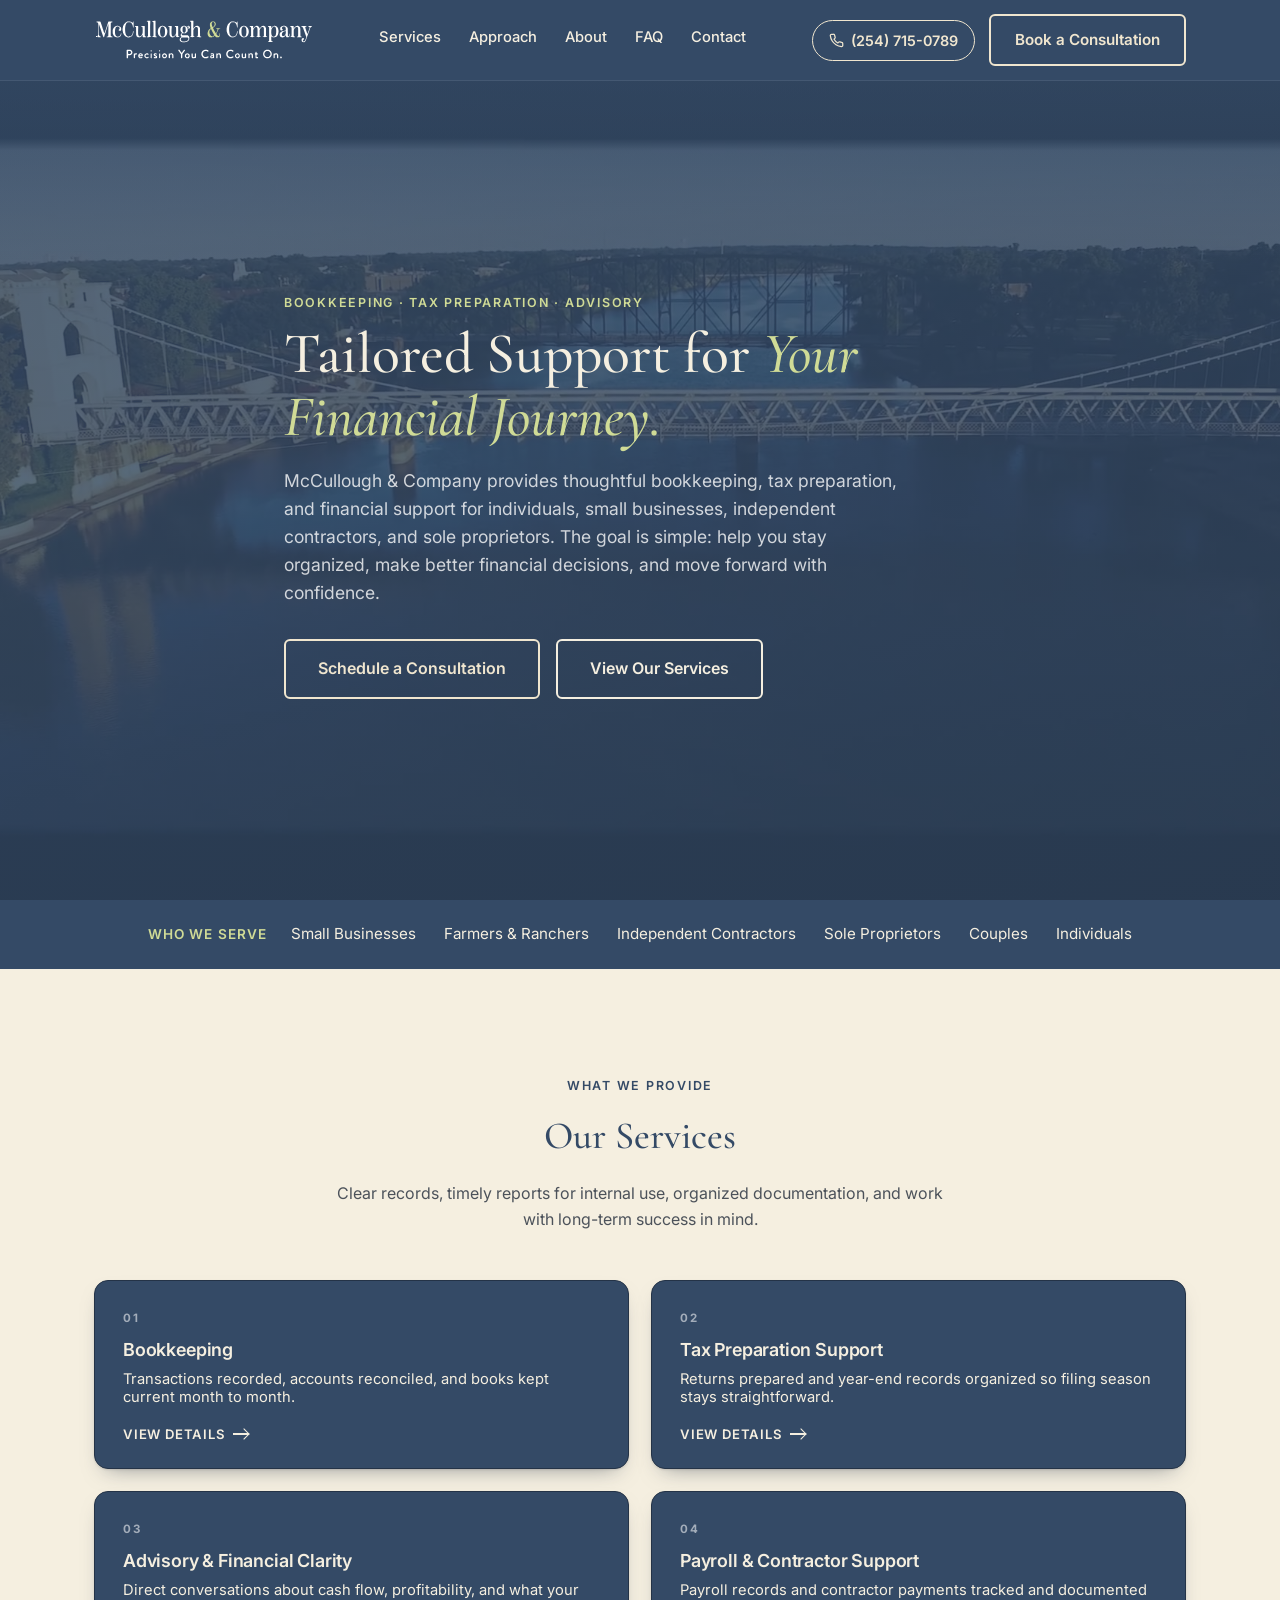
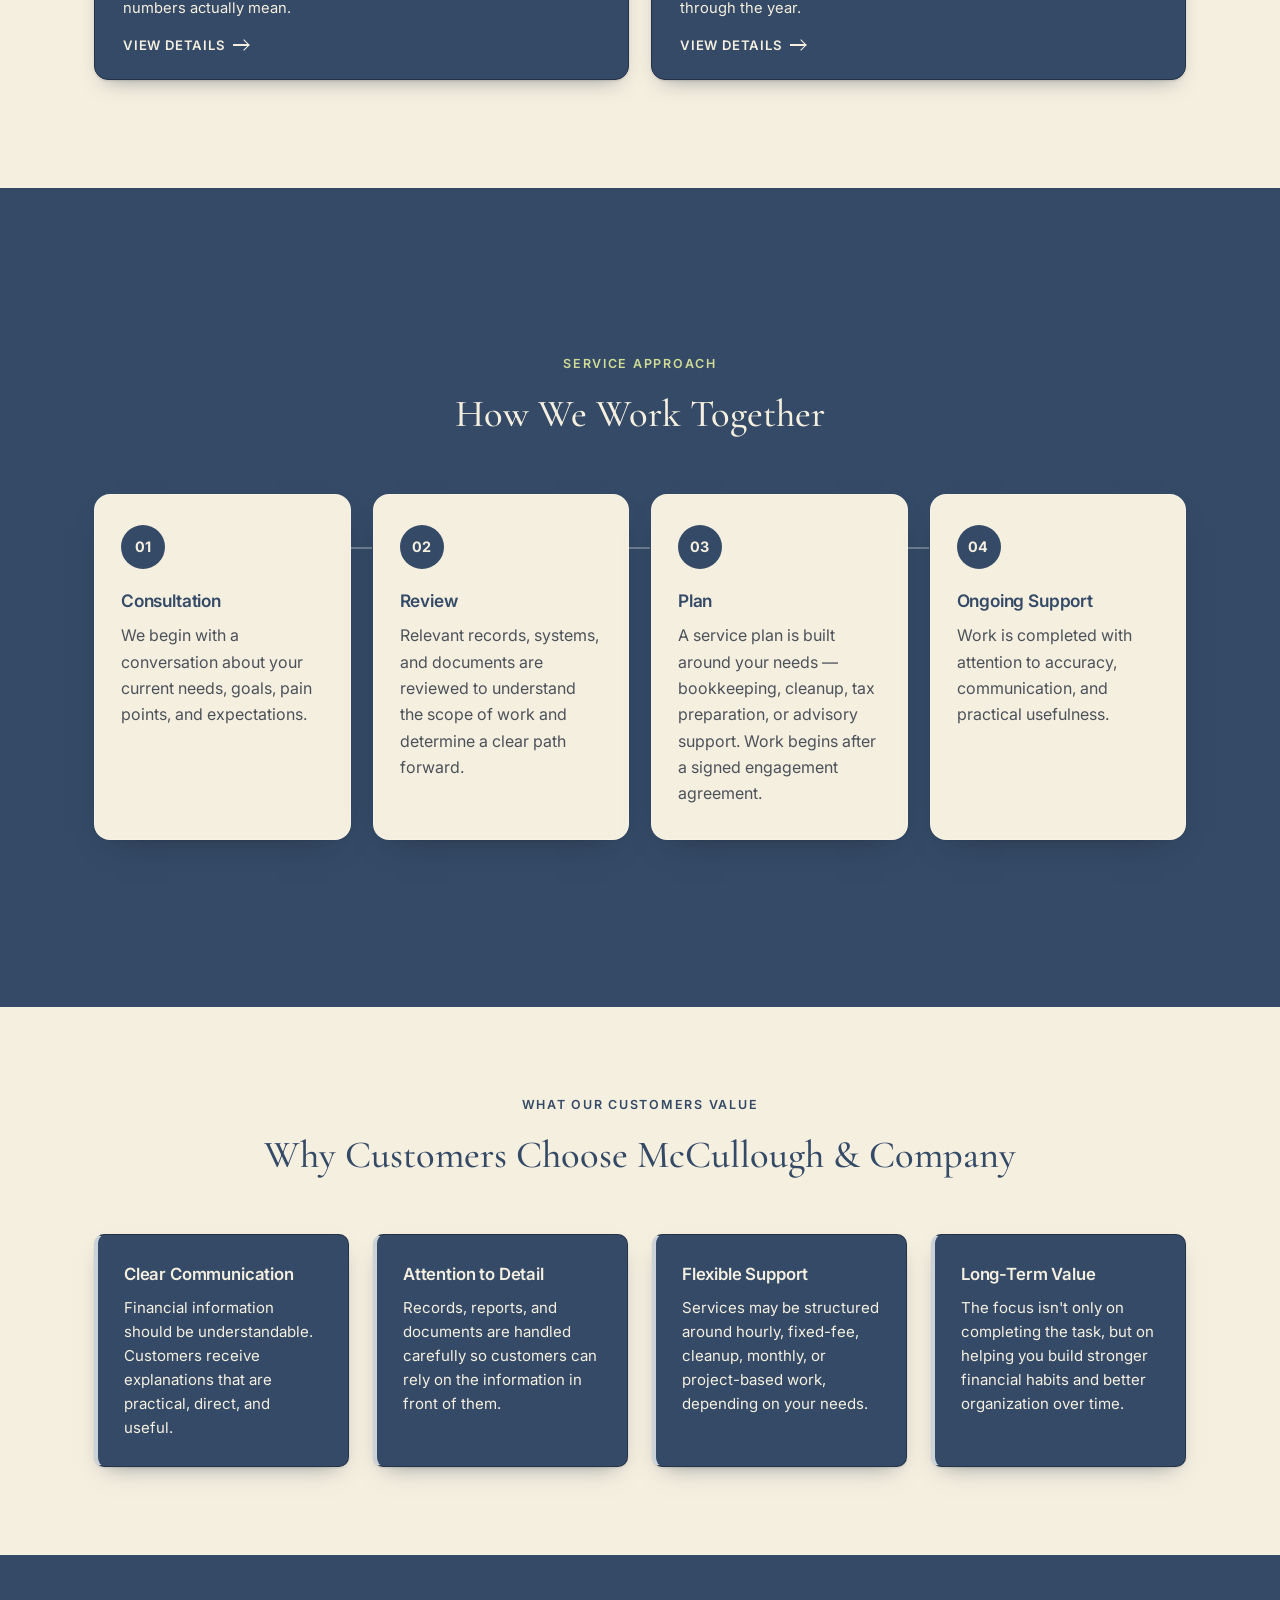
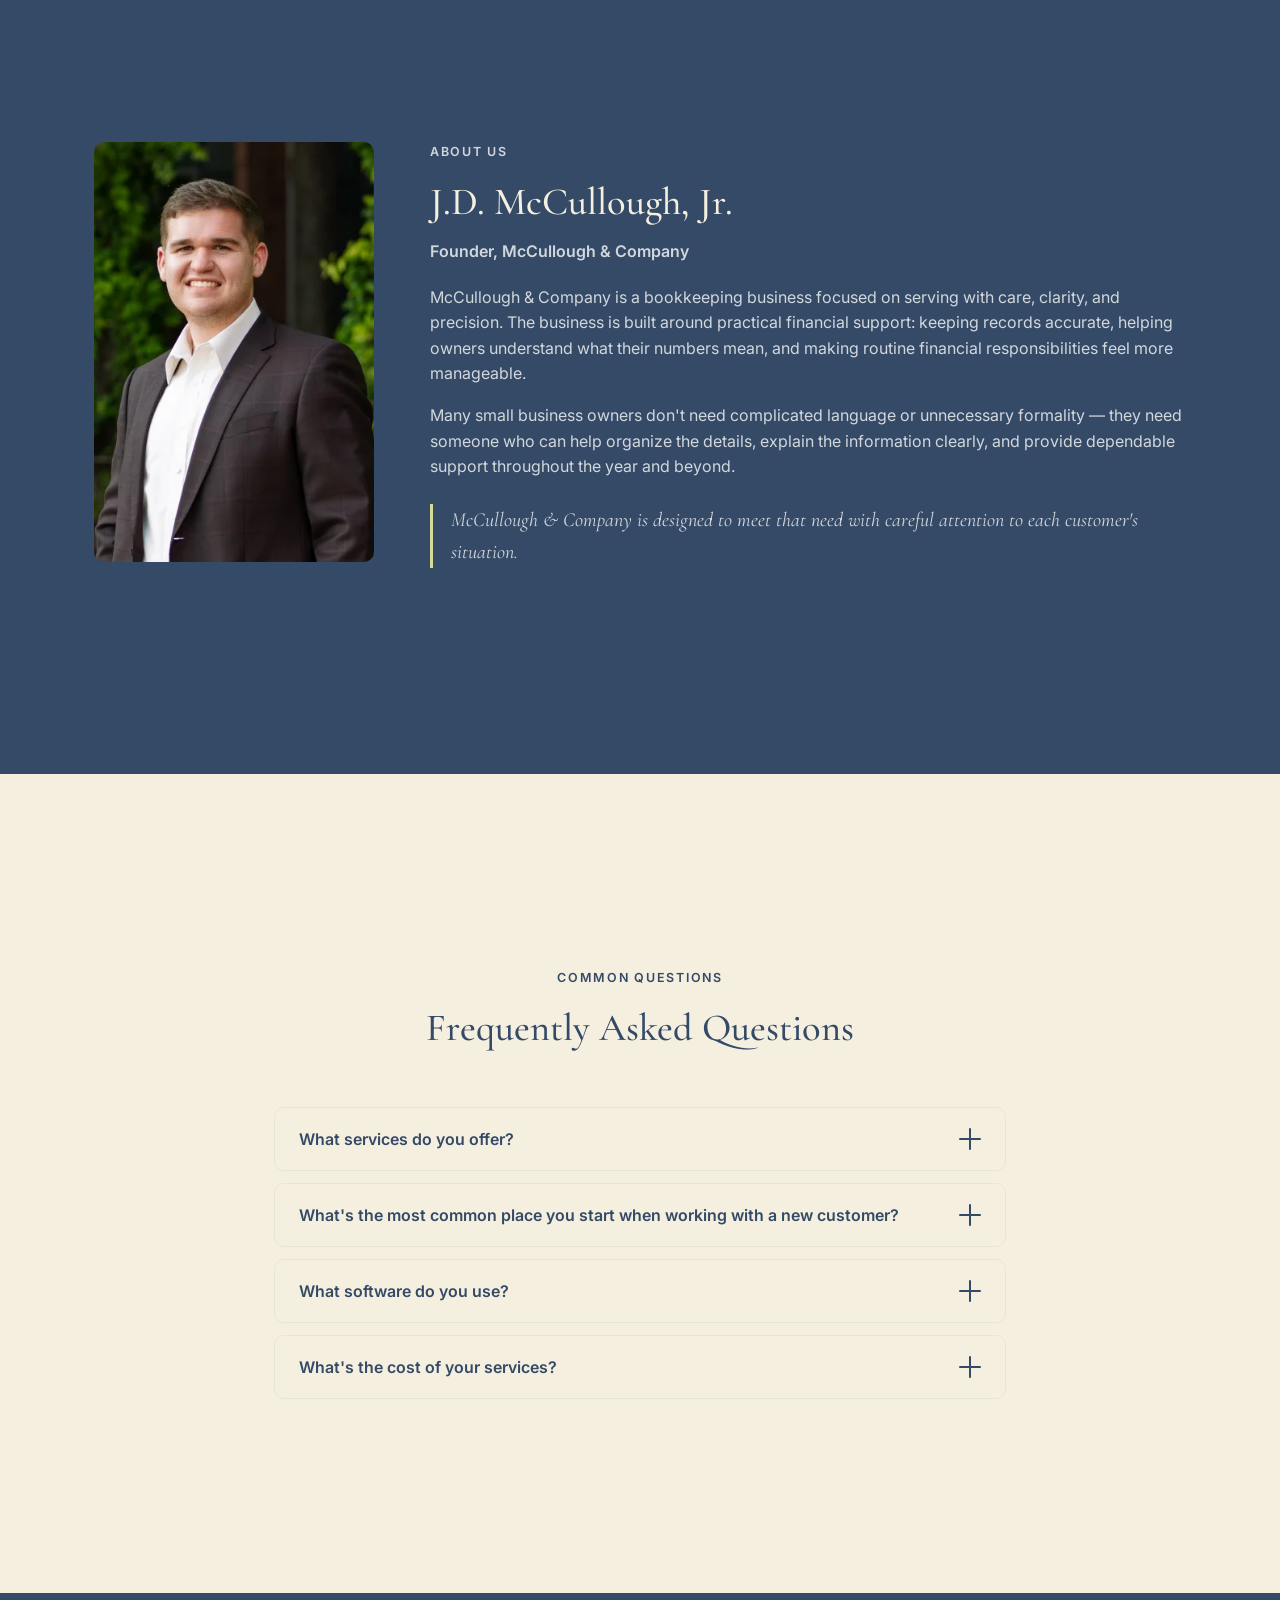
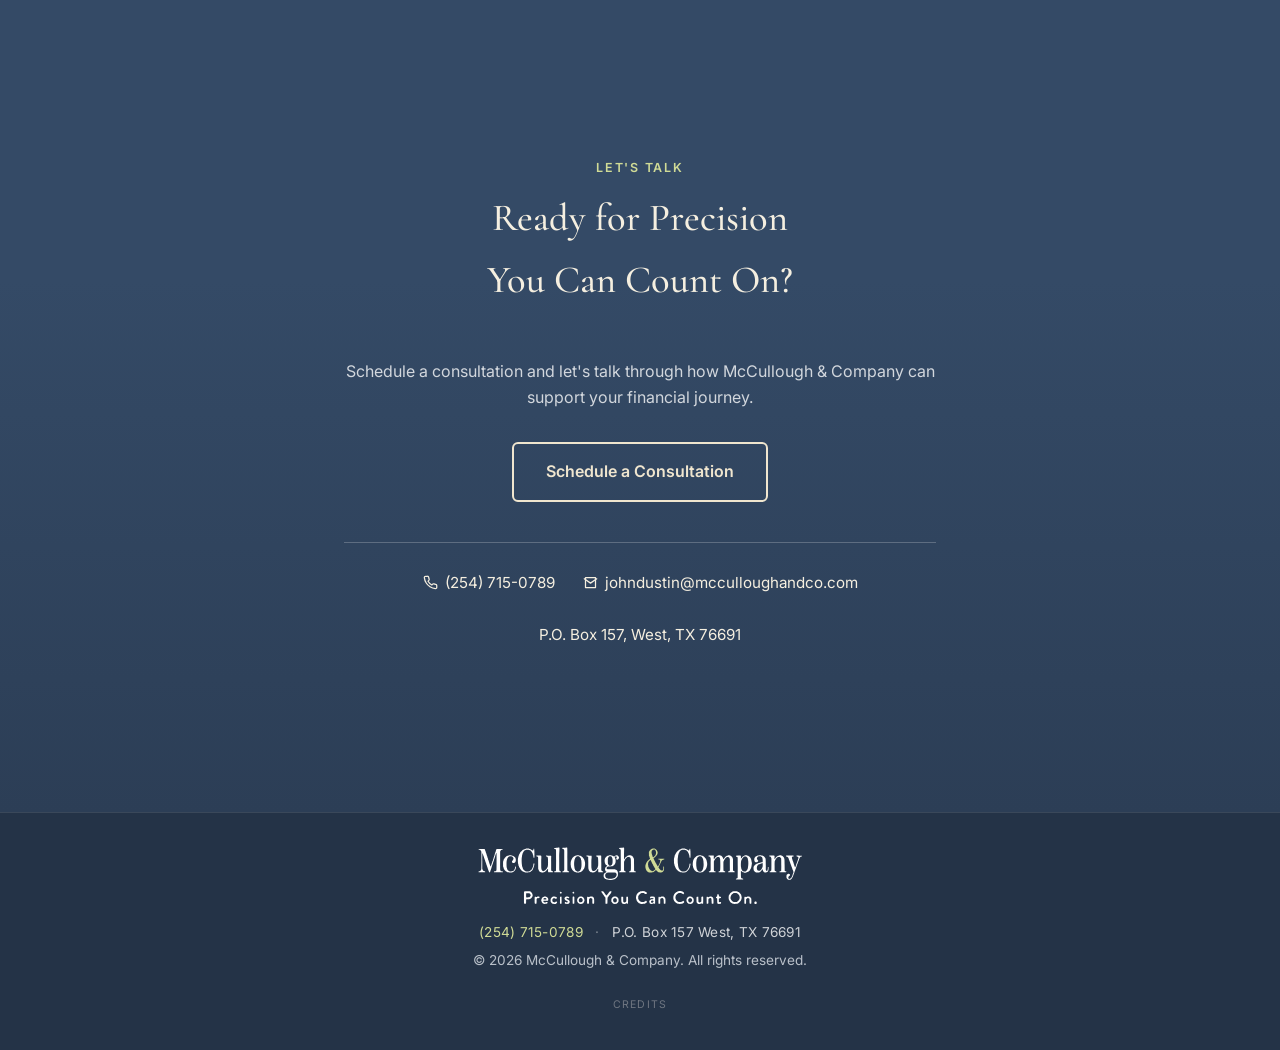
==== commit cb621e8a: "Fix what was actually making the cards fuzzy: the type Contrast was never the cause. Three separate " ====
--- a/index.html
+++ b/index.html
@@ -11,7 +11,7 @@
 <!-- Bump ?v= on every deploy that changes CSS or JS. GitHub Pages serves these
      with a 10-minute cache, so without the bump returning visitors keep running
      the old file until it expires. -->
-<link rel="stylesheet" href="css/styles.css?v=14">
+<link rel="stylesheet" href="css/styles.css?v=15">
 <link rel="icon" href="data:image/svg+xml,<svg xmlns=%22http://www.w3.org/2000/svg%22 viewBox=%220 0 100 100%22><rect width=%22100%22 height=%22100%22 rx=%2216%22 fill=%22%233c4a5c%22/><text x=%2250%22 y=%2266%22 font-size=%2258%22 text-anchor=%22middle%22 fill=%22%23c9b77c%22 font-family=%22Georgia,serif%22>M</text></svg>">
 </head>
 <body>
--- a/css/styles.css
+++ b/css/styles.css
@@ -55,7 +55,9 @@
   color: var(--ink);
   background: var(--white);
   line-height: 1.6;
-  -webkit-font-smoothing: antialiased;
+  /* No -webkit-font-smoothing: antialiased here. It thins every stroke on
+     macOS and iOS, which is the opposite of what light-on-navy text needs —
+     the OS default renders noticeably crisper. */
 }
 
 img { max-width: 100%; display: block; }
@@ -481,12 +483,23 @@
   padding: 26px;
   background: var(--card);
   border: 1px solid var(--card-line);
-  /* Sage, not navy: the old navy rule was the same colour as the card now. */
-  border-left: 4px solid var(--sage);
+  /* White, not navy: the old navy rule was the same colour as the card now. */
+  border-left: 4px solid rgba(255, 255, 255, 0.75);
   border-radius: var(--radius);
   box-shadow: var(--card-shadow);
 }
-.value-card h3 { font-size: 1.15rem; margin-bottom: 8px; color: var(--white); font-weight: 700; }
+/* Inter, not the serif. Cormorant Garamond is a display face with hairline
+   thins that fall apart at card-heading sizes, and weight 700 was never
+   loaded for it (only 400/500/600), so the browser was faking the bold by
+   smearing 600 — the single biggest source of the fuzz. */
+.value-card h3 {
+  font-family: var(--font-sans);
+  font-size: 1.05rem;
+  letter-spacing: -0.01em;
+  margin-bottom: 8px;
+  color: var(--white);
+  font-weight: 600;
+}
 .value-card p { color: var(--white); font-size: 0.94rem; margin: 0; }
 
 /* About */
@@ -559,7 +572,7 @@
   left: 0;
   right: 0;
   height: 3px;
-  background: var(--sage);
+  background: rgba(255, 255, 255, 0.85);
   transform: scaleX(0);
   transform-origin: left;
   transition: transform 0.28s ease;
@@ -567,7 +580,7 @@
 .service-card:hover,
 .service-card:focus-visible {
   transform: translateY(-4px);
-  border-color: var(--sage);
+  border-color: rgba(255, 255, 255, 0.6);
   box-shadow: 0 2px 4px rgba(23, 24, 26, 0.10), 0 16px 30px -12px rgba(36, 51, 71, 0.6);
   outline: none;
 }
@@ -578,12 +591,20 @@
   font-size: 0.72rem;
   letter-spacing: 0.16em;
   font-weight: 700;
-  color: var(--sage);
+  color: rgba(255, 255, 255, 0.55);
   margin-bottom: 14px;
 }
-/* h3 inherits --navy-dark from the global heading rule, which is the card's
-   own background now, so it has to be set here. */
-.service-card h3 { font-size: 1.3rem; margin: 0 0 10px; color: var(--white); }
+/* Sans for the same reason as .value-card h3. Colour is set explicitly
+   because the global heading rule paints h3 --navy-dark, which is the card's
+   own background now. */
+.service-card h3 {
+  font-family: var(--font-sans);
+  font-size: 1.12rem;
+  font-weight: 600;
+  letter-spacing: -0.01em;
+  margin: 0 0 10px;
+  color: var(--white);
+}
 .service-card p {
   color: var(--white);
   font-size: 0.92rem;
@@ -599,7 +620,7 @@
   font-weight: 600;
   letter-spacing: 0.06em;
   text-transform: uppercase;
-  color: var(--sage);
+  color: var(--white);
 }
 .service-arrow {
   width: 16px;
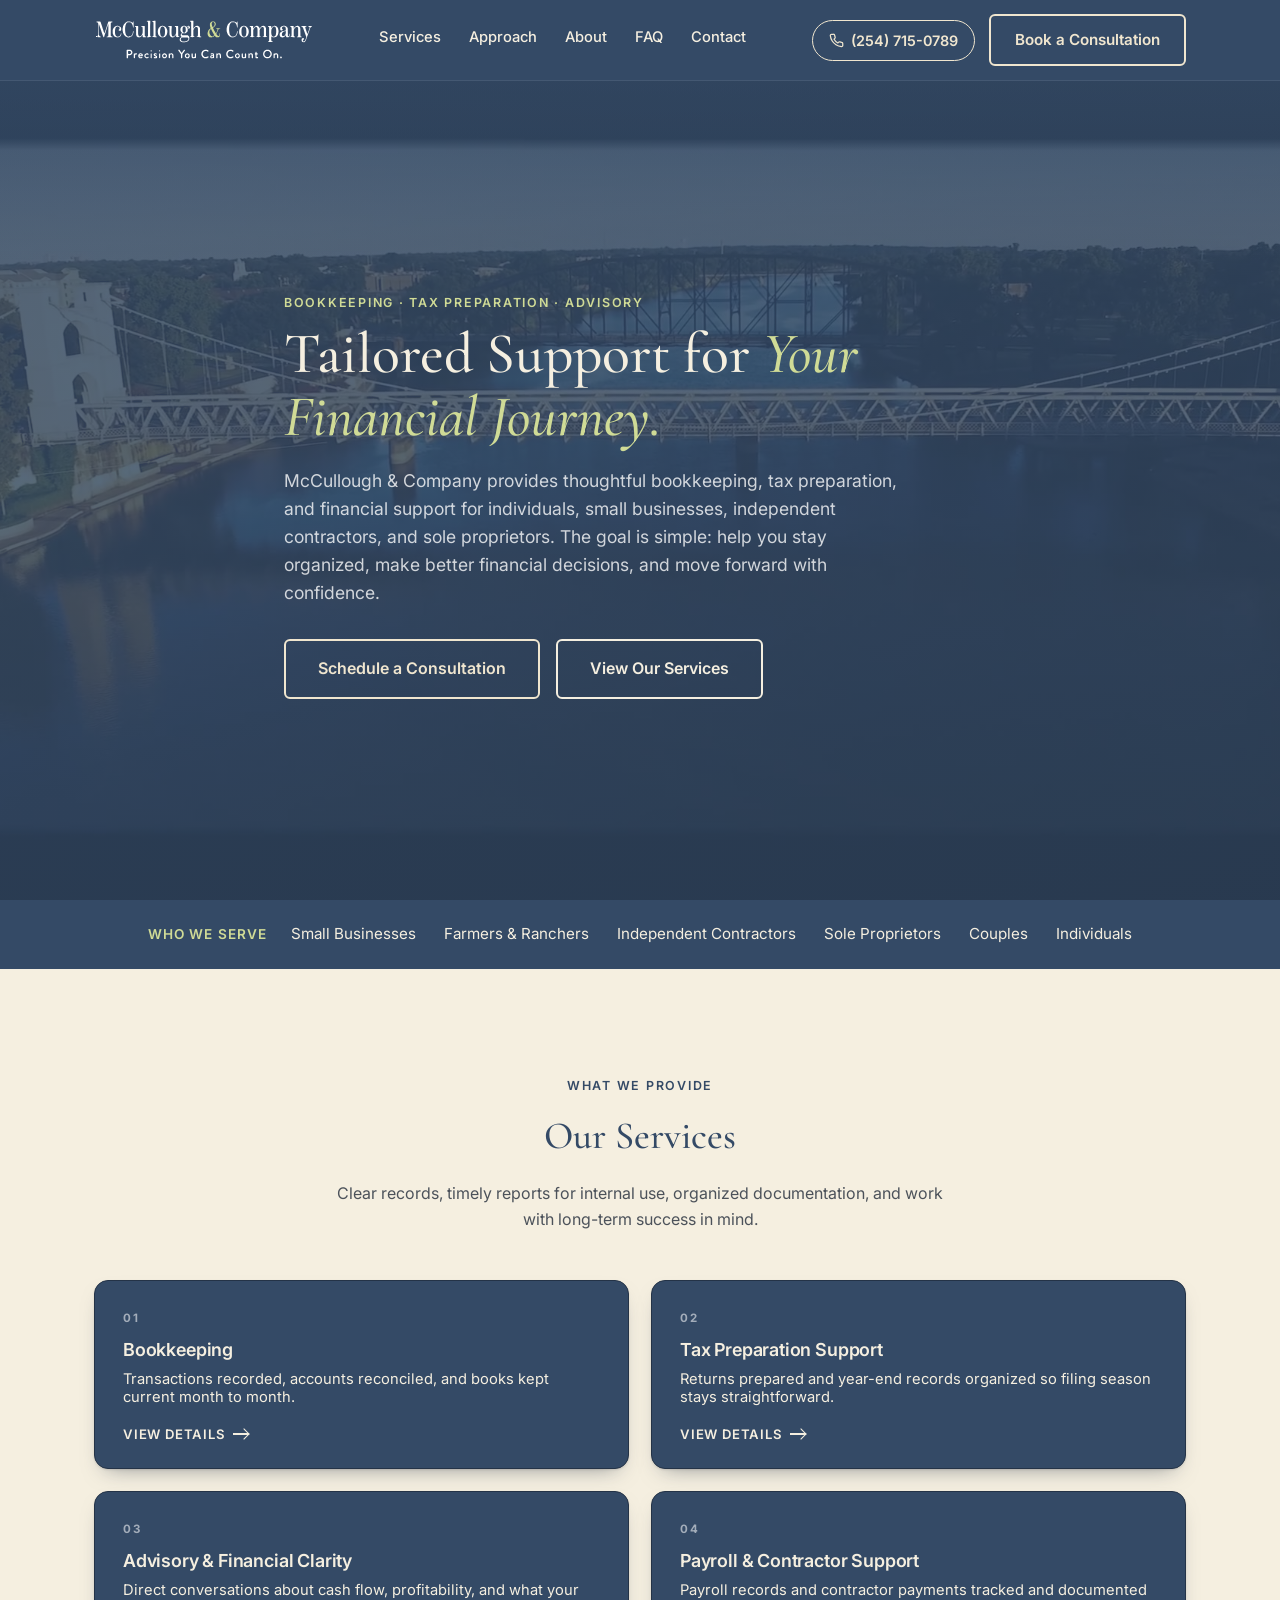
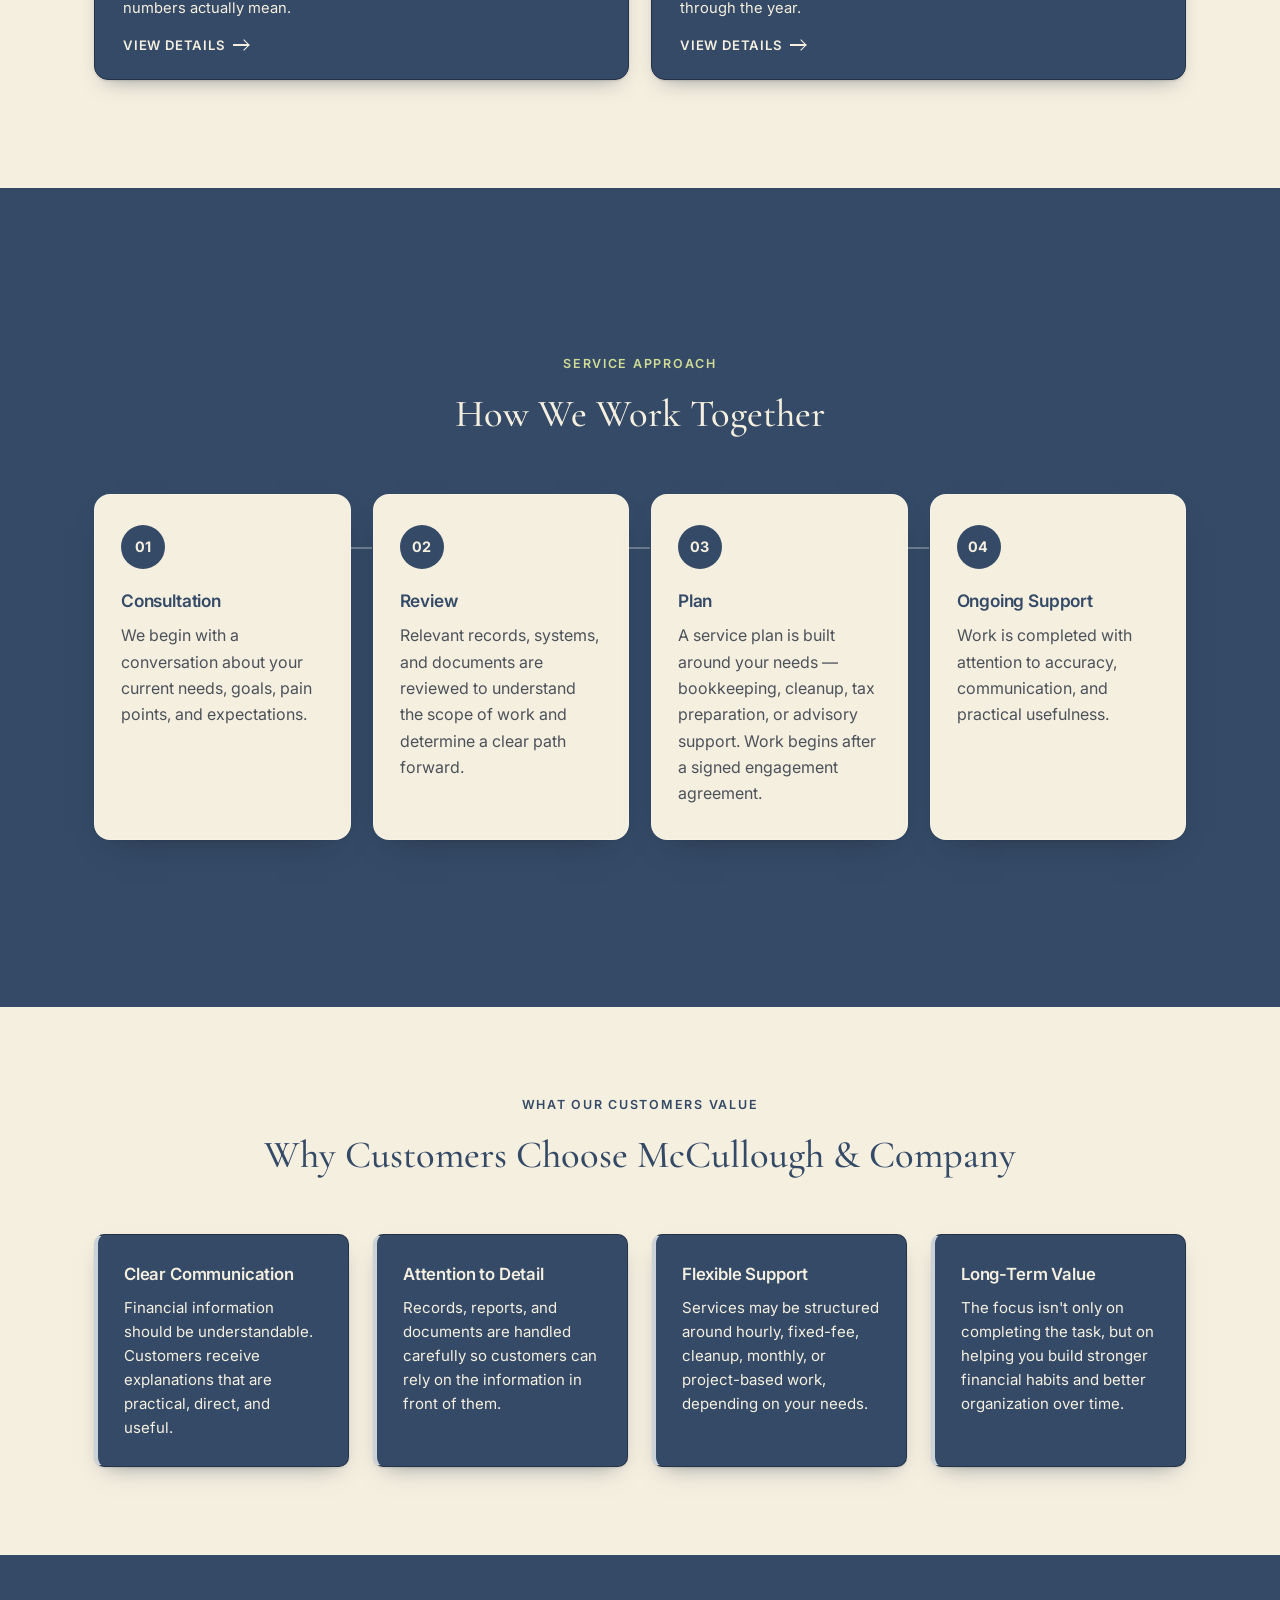
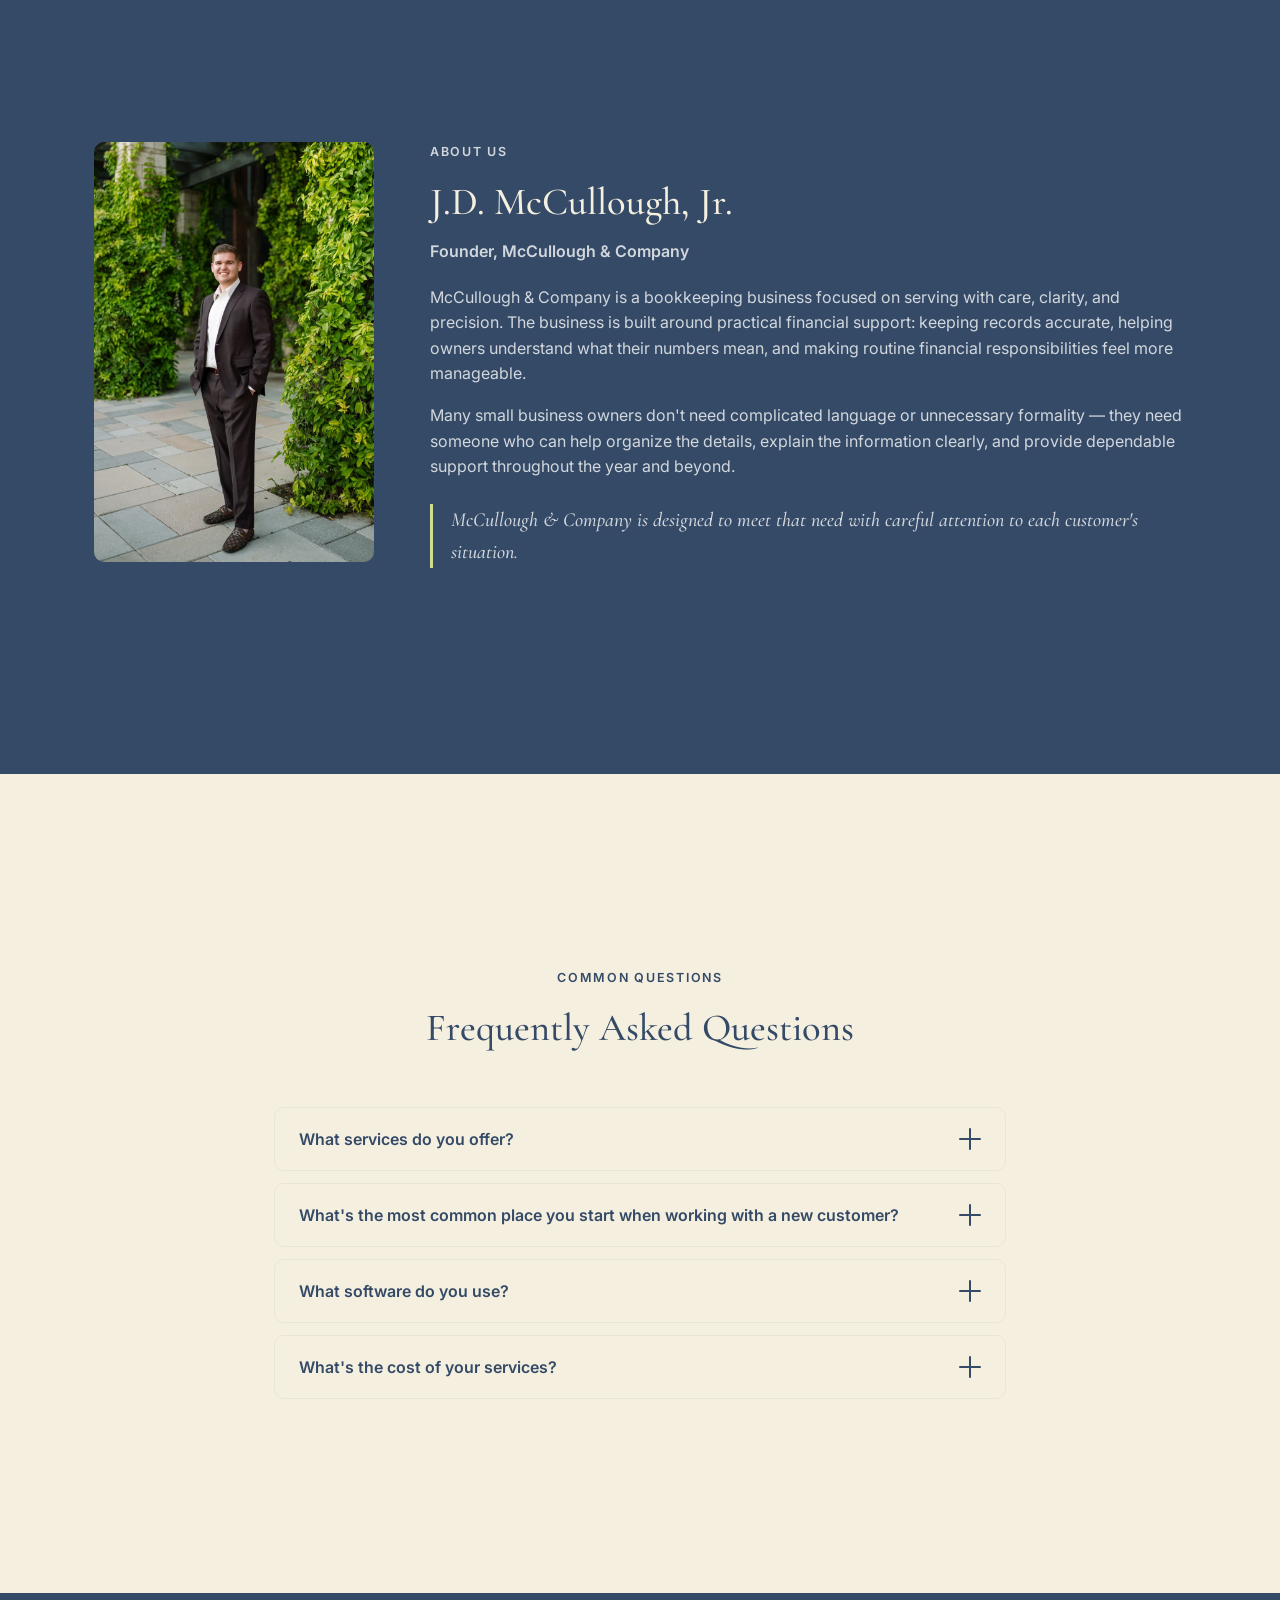
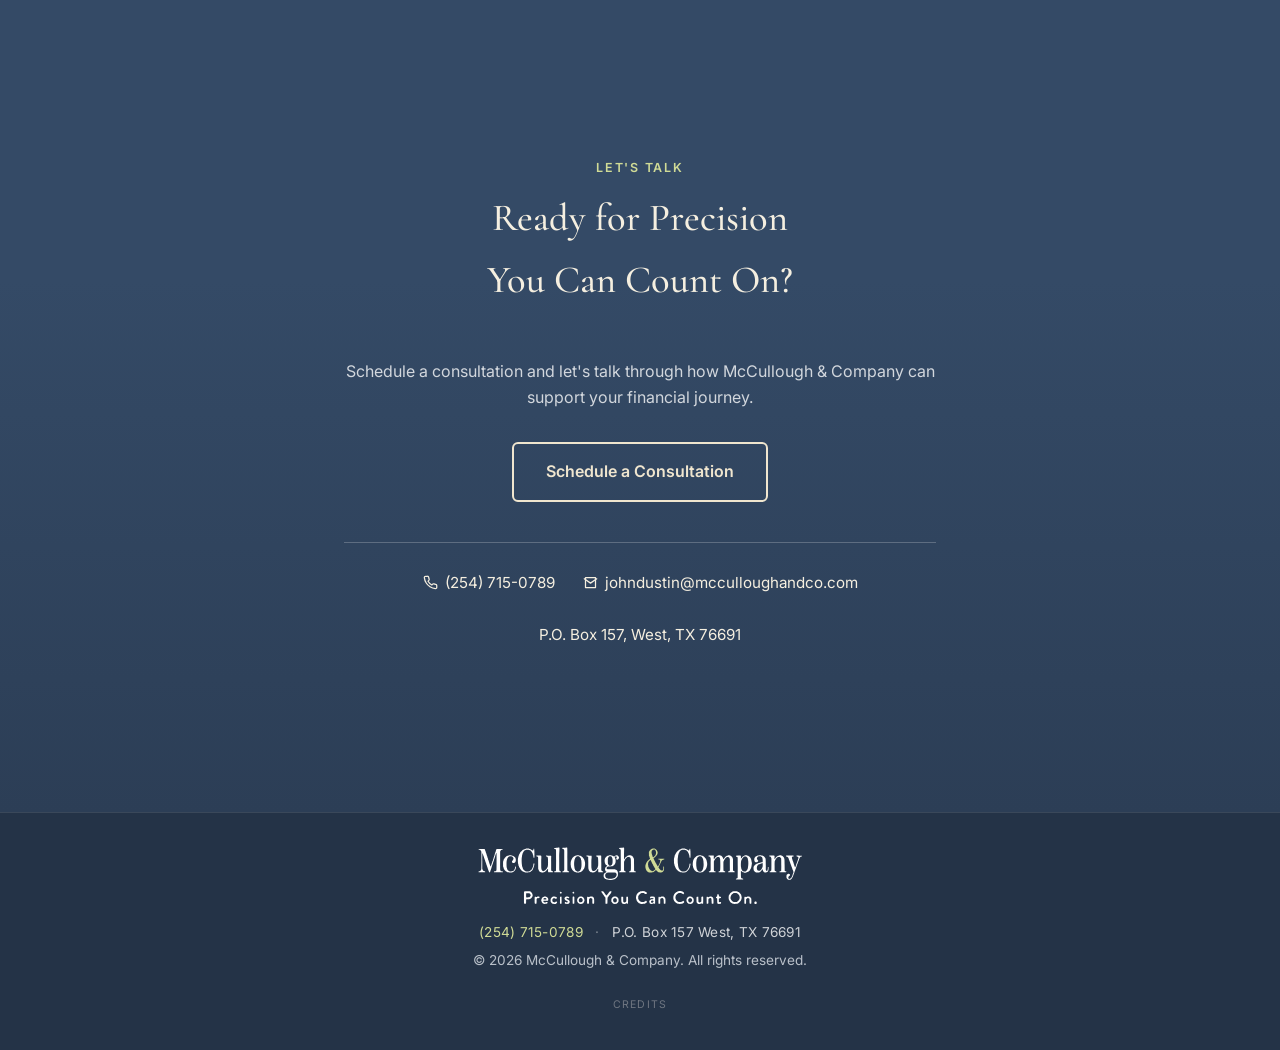
==== commit cd5533c1: "Finish the type sweep: no serif below display size Audited every font declaration against the weight" ====
--- a/index.html
+++ b/index.html
@@ -11,7 +11,7 @@
 <!-- Bump ?v= on every deploy that changes CSS or JS. GitHub Pages serves these
      with a 10-minute cache, so without the bump returning visitors keep running
      the old file until it expires. -->
-<link rel="stylesheet" href="css/styles.css?v=15">
+<link rel="stylesheet" href="css/styles.css?v=16">
 <link rel="icon" href="data:image/svg+xml,<svg xmlns=%22http://www.w3.org/2000/svg%22 viewBox=%220 0 100 100%22><rect width=%22100%22 height=%22100%22 rx=%2216%22 fill=%22%233c4a5c%22/><text x=%2250%22 y=%2266%22 font-size=%2258%22 text-anchor=%22middle%22 fill=%22%23c9b77c%22 font-family=%22Georgia,serif%22>M</text></svg>">
 </head>
 <body>
--- a/css/styles.css
+++ b/css/styles.css
@@ -532,9 +532,12 @@
   margin-top: -10px;
   margin-bottom: 20px;
 }
+/* Weight 500, not the inherited 400: Cormorant's italic is the thinnest face
+   in use here, and 500 italic is loaded so this costs nothing. */
 .pull-quote {
   font-family: var(--font-serif);
   font-style: italic;
+  font-weight: 500;
   font-size: 1.25rem;
   color: var(--navy-dark);
   border-left: 3px solid var(--navy);
@@ -709,9 +712,14 @@
   font-weight: 600;
   margin: 0 0 6px;
 }
+/* Inter, matching .service-card h3 — this heading is the same service name
+   the card shows, and at 1.15rem on a phone the serif's thins break up. */
 .modal-head h3 {
-  color: var(--white);
-  font-size: 1.55rem;
+  font-family: var(--font-sans);
+  font-weight: 600;
+  letter-spacing: -0.01em;
+  color: var(--white);
+  font-size: 1.4rem;
   margin: 0;
 }
 
@@ -1000,7 +1008,10 @@
 @media (max-width: 760px) {
   .section { padding: 26px 0; }
   .eyebrow { font-size: 0.66rem; letter-spacing: 0.1em; margin-bottom: 5px; }
-  .section-title { font-size: 1.45rem; }
+  /* 600, not the inherited 500: at 1.45rem (and 1.28rem for the About
+     heading, which carries this same class) Cormorant's thins drop under a
+     pixel. 600 is a loaded weight, so the strokes thicken without faking. */
+  .section-title { font-size: 1.45rem; font-weight: 600; }
   .section-title.center { margin-bottom: 16px; }
   .section-lead { font-size: 0.85rem; margin: -8px auto 18px; }
   .btn-lg { padding: 13px 22px; font-size: 0.92rem; }
@@ -1067,7 +1078,7 @@
   .about-copy h2 { font-size: 1.28rem; margin: 2px 0; }
   .about-role { font-size: 0.85rem; margin-bottom: 10px; }
   .about-copy p { font-size: 0.84rem; line-height: 1.5; margin-bottom: 10px; }
-  .pull-quote { font-size: 0.9rem; padding-left: 14px; margin: 10px 0 0; }
+  .pull-quote { font-size: 1rem; padding-left: 14px; margin: 10px 0 0; }
 
   .accordion-toggle { padding: 14px 16px; font-size: 0.92rem; }
   .accordion-panel p,
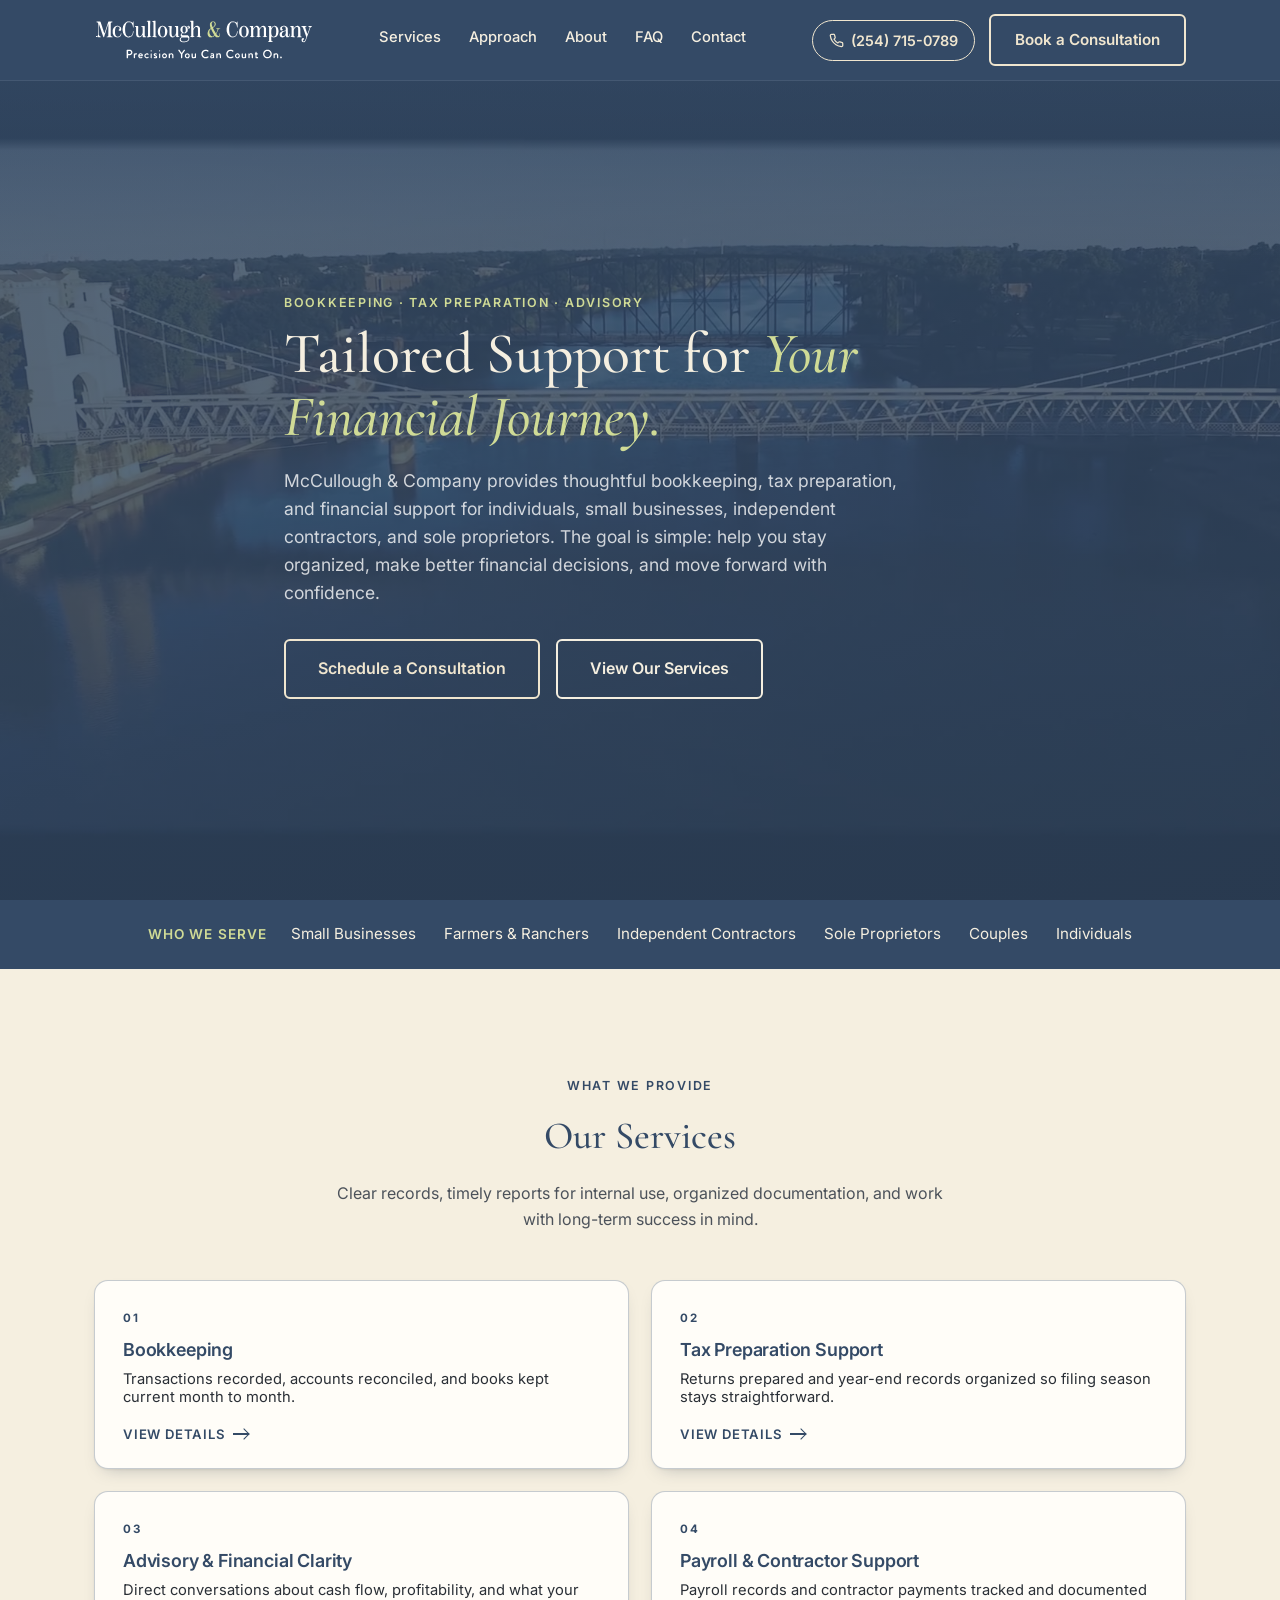
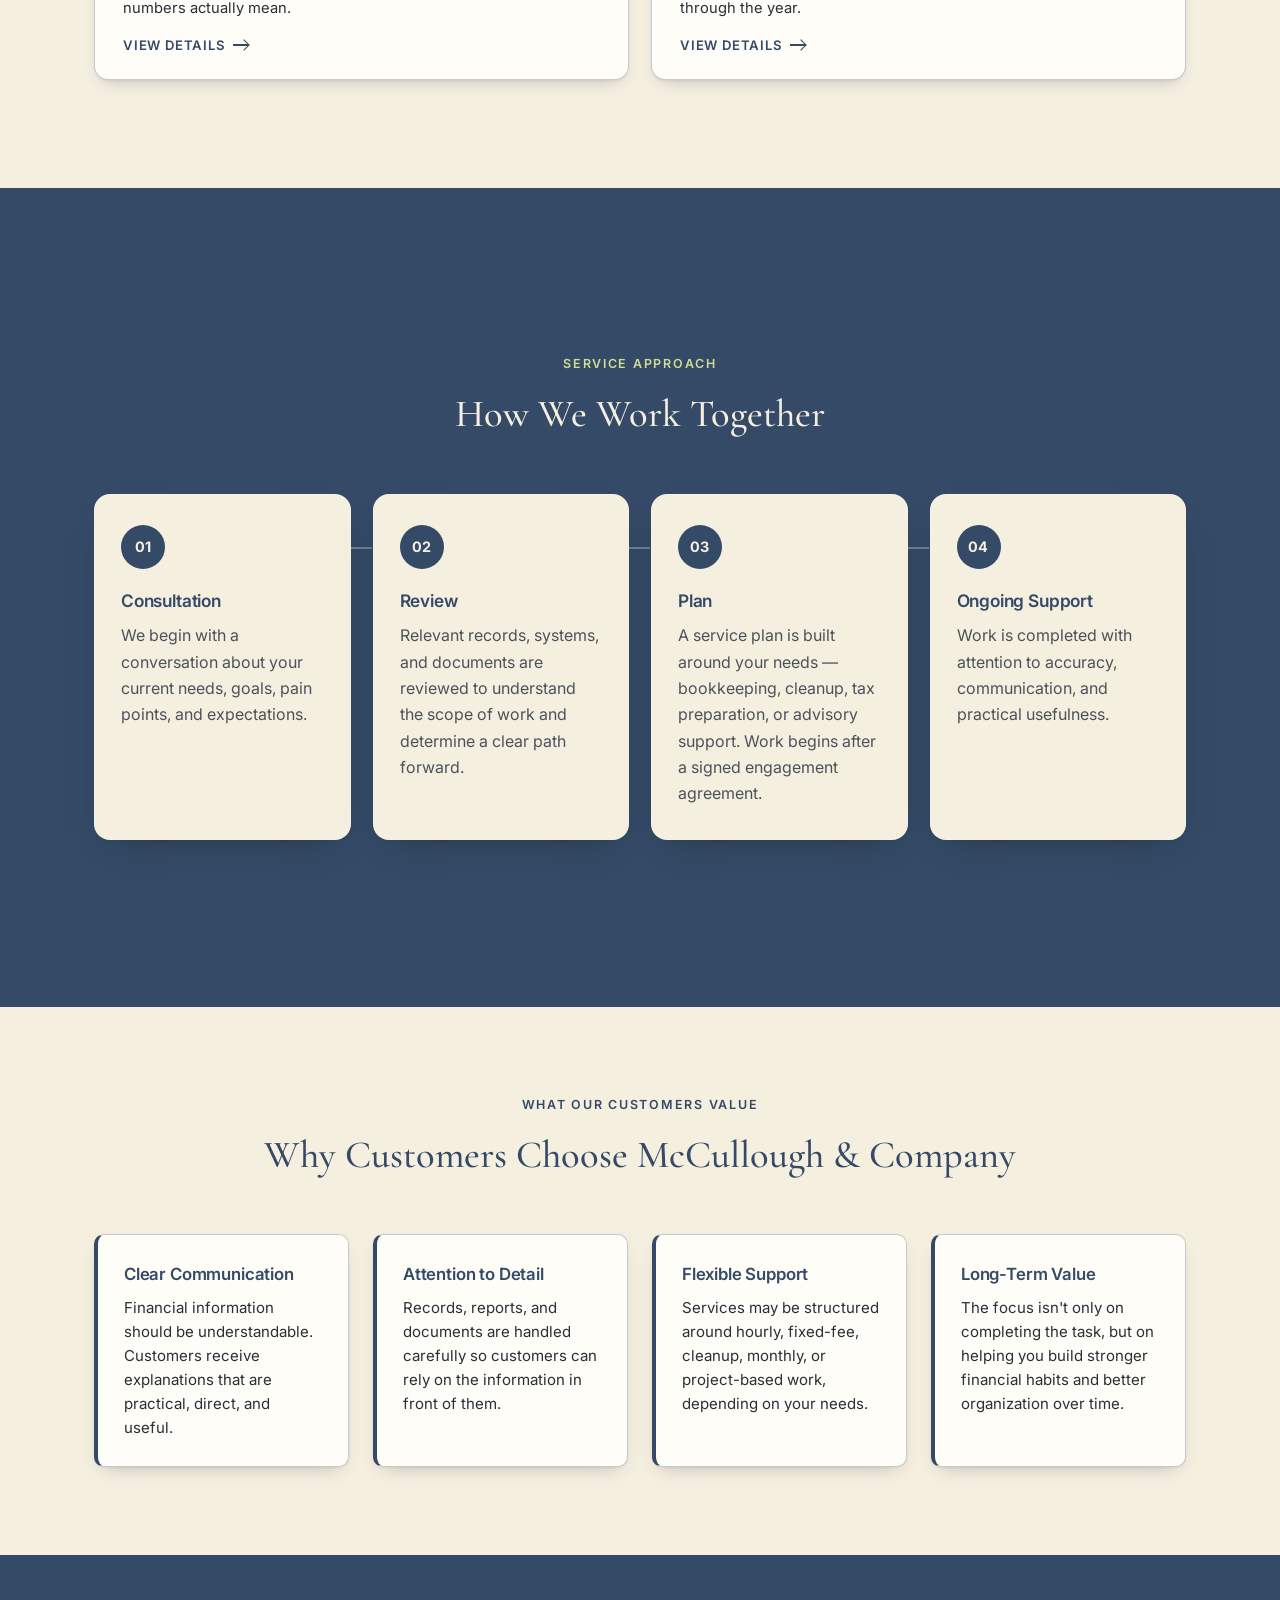
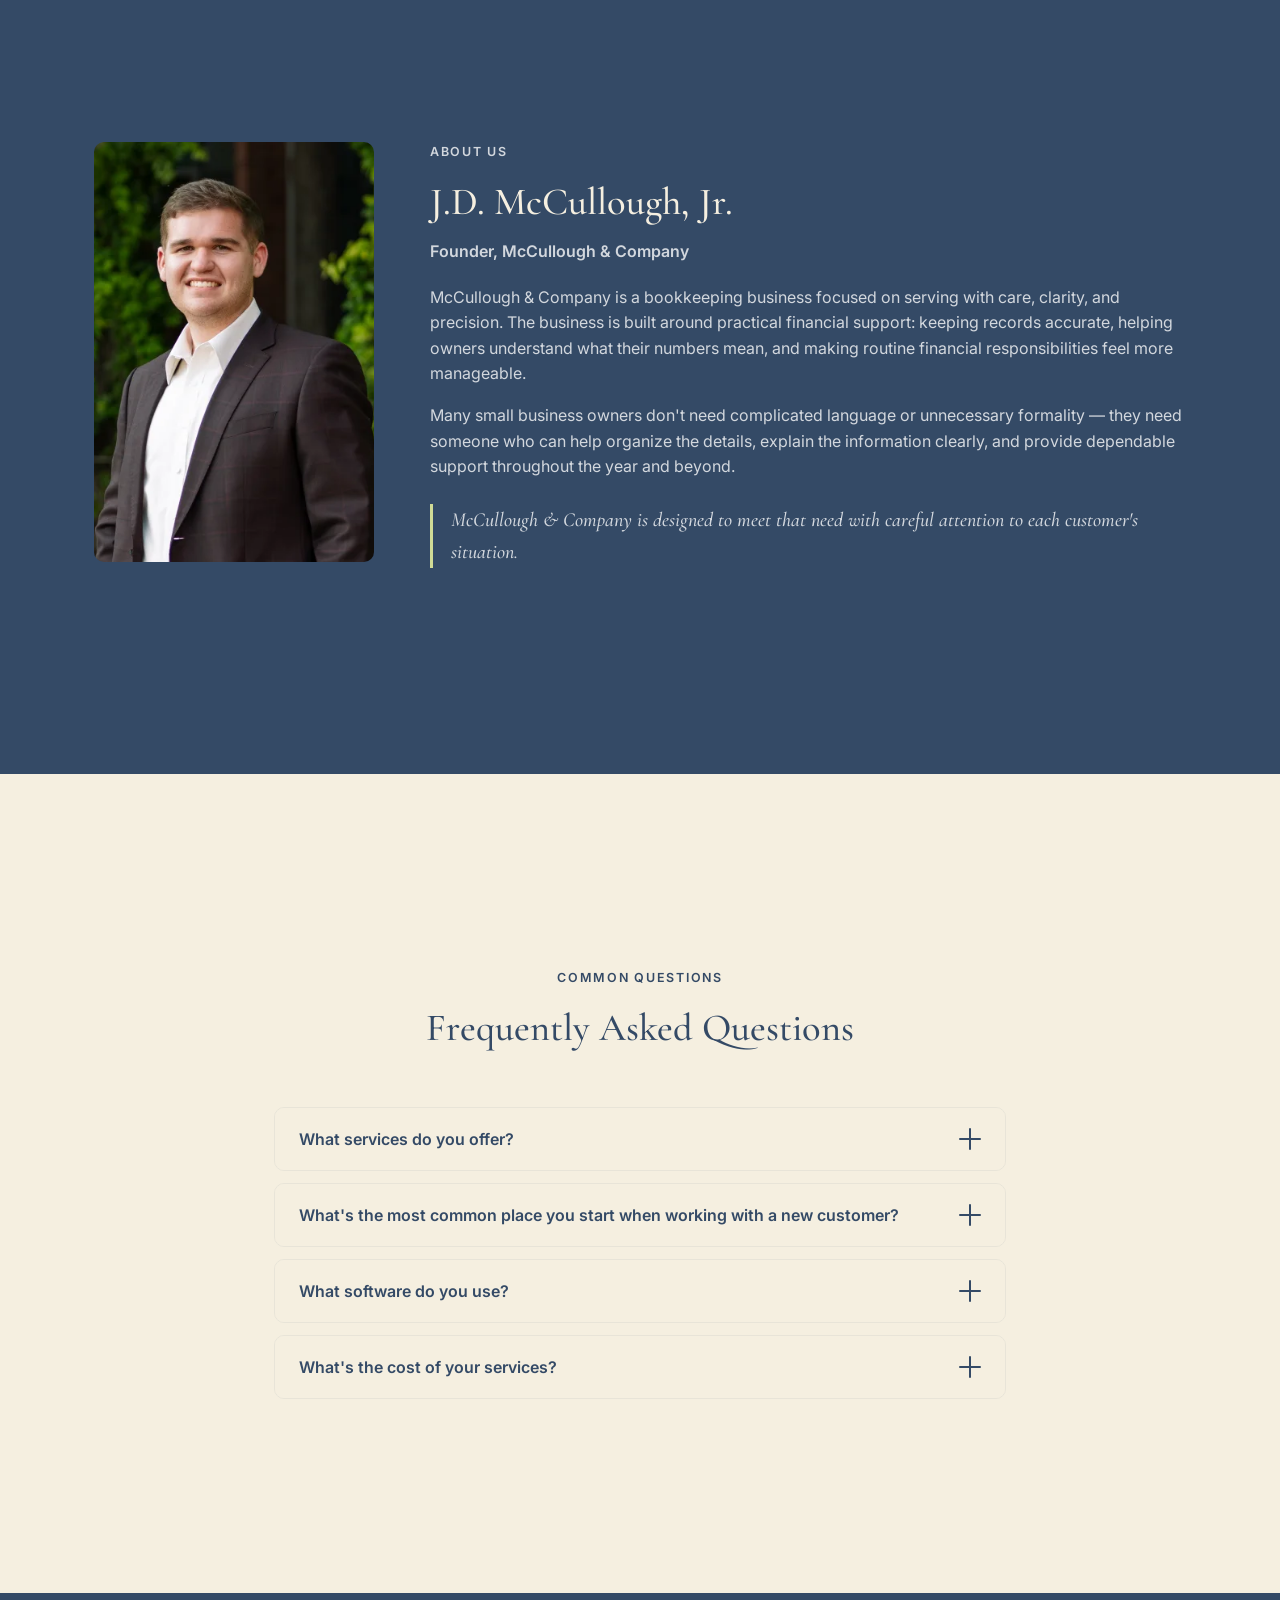
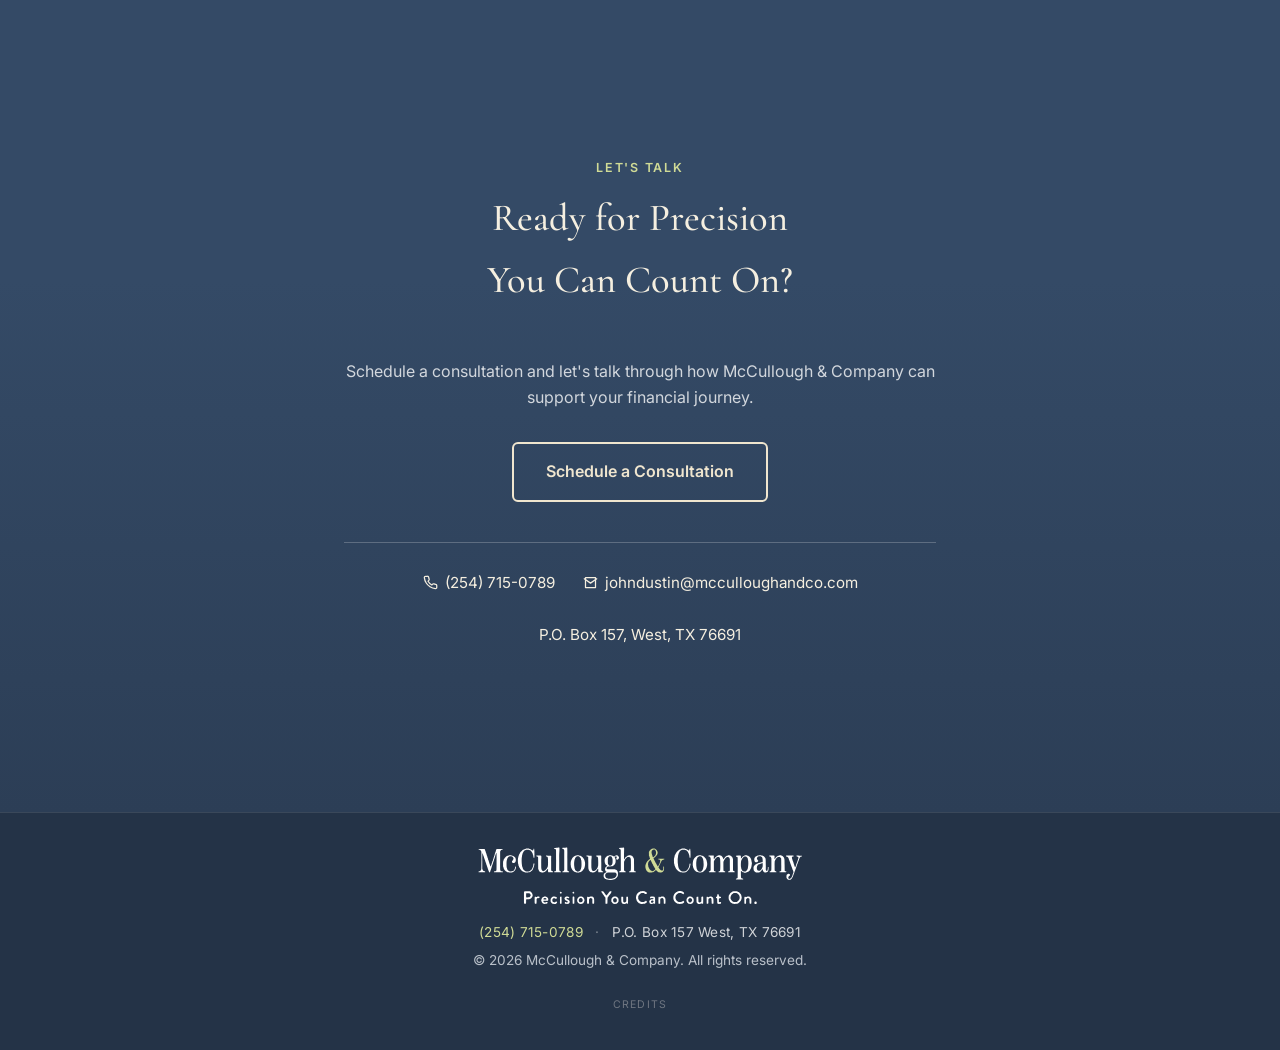
==== commit 9b31087b: "Put the cards back on a light surface The navy inversion was chasing a fuzziness that turned out to " ====
--- a/index.html
+++ b/index.html
@@ -11,7 +11,7 @@
 <!-- Bump ?v= on every deploy that changes CSS or JS. GitHub Pages serves these
      with a 10-minute cache, so without the bump returning visitors keep running
      the old file until it expires. -->
-<link rel="stylesheet" href="css/styles.css?v=16">
+<link rel="stylesheet" href="css/styles.css?v=17">
 <link rel="icon" href="data:image/svg+xml,<svg xmlns=%22http://www.w3.org/2000/svg%22 viewBox=%220 0 100 100%22><rect width=%22100%22 height=%22100%22 rx=%2216%22 fill=%22%233c4a5c%22/><text x=%2250%22 y=%2266%22 font-size=%2258%22 text-anchor=%22middle%22 fill=%22%23c9b77c%22 font-family=%22Georgia,serif%22>M</text></svg>">
 </head>
 <body>
--- a/css/styles.css
+++ b/css/styles.css
@@ -25,14 +25,15 @@
   --surface: #fdfbf6;
   --surface-tint: #f7f4ec;
   --line: #e2ddd0;
-  /* Cards are navy on the cream --white (#f5efe0) sections. A near-white card
-     was only a few percent off that background, so the grids read as a haze no
-     matter how the border was tuned; inverting them is the one step the palette
-     offers that cannot be mistaken for fog. Accents inside a card must come
-     from --sage, not --navy, or they disappear into the card itself. */
-  --card: var(--navy);
-  --card-line: var(--navy-deep);
-  --card-shadow: 0 1px 2px rgba(23, 24, 26, 0.10), 0 10px 22px -12px rgba(36, 51, 71, 0.55);
+  /* Cards sit light on the cream --white (#f5efe0) sections. The card set was
+     briefly inverted to navy while chasing a fuzziness that turned out to be a
+     type problem, not a contrast one; with the headings on Inter the light card
+     is both sharper (dark-on-light does not bloom the way light-on-dark does)
+     and quieter. --card-line is navy-tinted rather than warm gray so the edge
+     still holds against the cream. */
+  --card: #fffdf8;
+  --card-line: rgba(52, 74, 102, 0.28);
+  --card-shadow: 0 1px 2px rgba(23, 24, 26, 0.05), 0 8px 18px -10px rgba(36, 51, 71, 0.35);
 
   --font-serif: 'Cormorant Garamond', Georgia, 'Times New Roman', serif;
   --font-sans: 'Inter', -apple-system, BlinkMacSystemFont, 'Segoe UI', sans-serif;
@@ -483,8 +484,7 @@
   padding: 26px;
   background: var(--card);
   border: 1px solid var(--card-line);
-  /* White, not navy: the old navy rule was the same colour as the card now. */
-  border-left: 4px solid rgba(255, 255, 255, 0.75);
+  border-left: 4px solid var(--navy);
   border-radius: var(--radius);
   box-shadow: var(--card-shadow);
 }
@@ -497,10 +497,10 @@
   font-size: 1.05rem;
   letter-spacing: -0.01em;
   margin-bottom: 8px;
-  color: var(--white);
+  color: var(--navy-dark);
   font-weight: 600;
 }
-.value-card p { color: var(--white); font-size: 0.94rem; margin: 0; }
+.value-card p { color: var(--ink); font-size: 0.94rem; margin: 0; }
 
 /* About */
 .about-inner {
@@ -575,7 +575,7 @@
   left: 0;
   right: 0;
   height: 3px;
-  background: rgba(255, 255, 255, 0.85);
+  background: var(--navy);
   transform: scaleX(0);
   transform-origin: left;
   transition: transform 0.28s ease;
@@ -583,8 +583,8 @@
 .service-card:hover,
 .service-card:focus-visible {
   transform: translateY(-4px);
-  border-color: rgba(255, 255, 255, 0.6);
-  box-shadow: 0 2px 4px rgba(23, 24, 26, 0.10), 0 16px 30px -12px rgba(36, 51, 71, 0.6);
+  border-color: var(--navy);
+  box-shadow: 0 2px 4px rgba(23, 24, 26, 0.06), 0 14px 26px -12px rgba(36, 51, 71, 0.45);
   outline: none;
 }
 .service-card:hover::before,
@@ -594,22 +594,19 @@
   font-size: 0.72rem;
   letter-spacing: 0.16em;
   font-weight: 700;
-  color: rgba(255, 255, 255, 0.55);
+  color: var(--navy);
   margin-bottom: 14px;
 }
-/* Sans for the same reason as .value-card h3. Colour is set explicitly
-   because the global heading rule paints h3 --navy-dark, which is the card's
-   own background now. */
+/* Sans for the same reason as .value-card h3. */
 .service-card h3 {
   font-family: var(--font-sans);
   font-size: 1.12rem;
   font-weight: 600;
   letter-spacing: -0.01em;
   margin: 0 0 10px;
-  color: var(--white);
 }
 .service-card p {
-  color: var(--white);
+  color: var(--ink);
   font-size: 0.92rem;
   margin: 0 0 20px;
 }
@@ -623,7 +620,7 @@
   font-weight: 600;
   letter-spacing: 0.06em;
   text-transform: uppercase;
-  color: var(--white);
+  color: var(--navy);
 }
 .service-arrow {
   width: 16px;
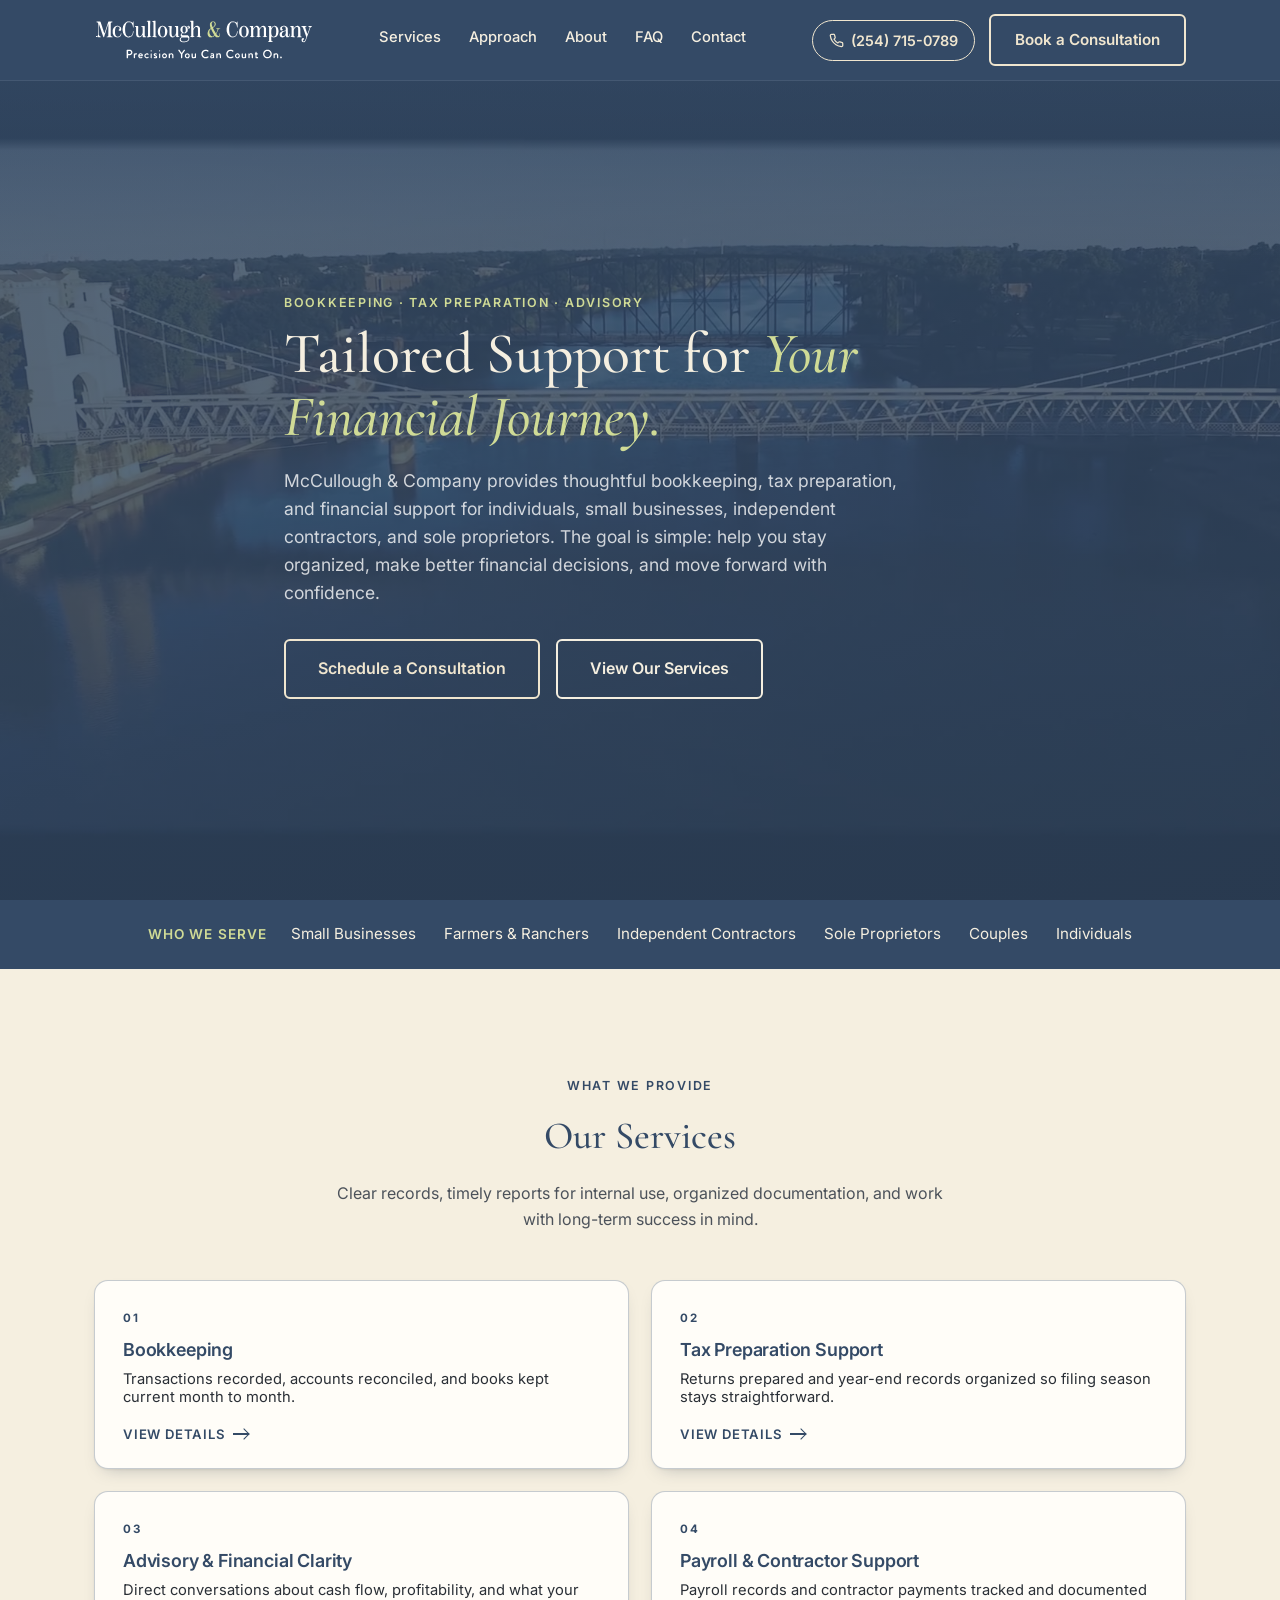
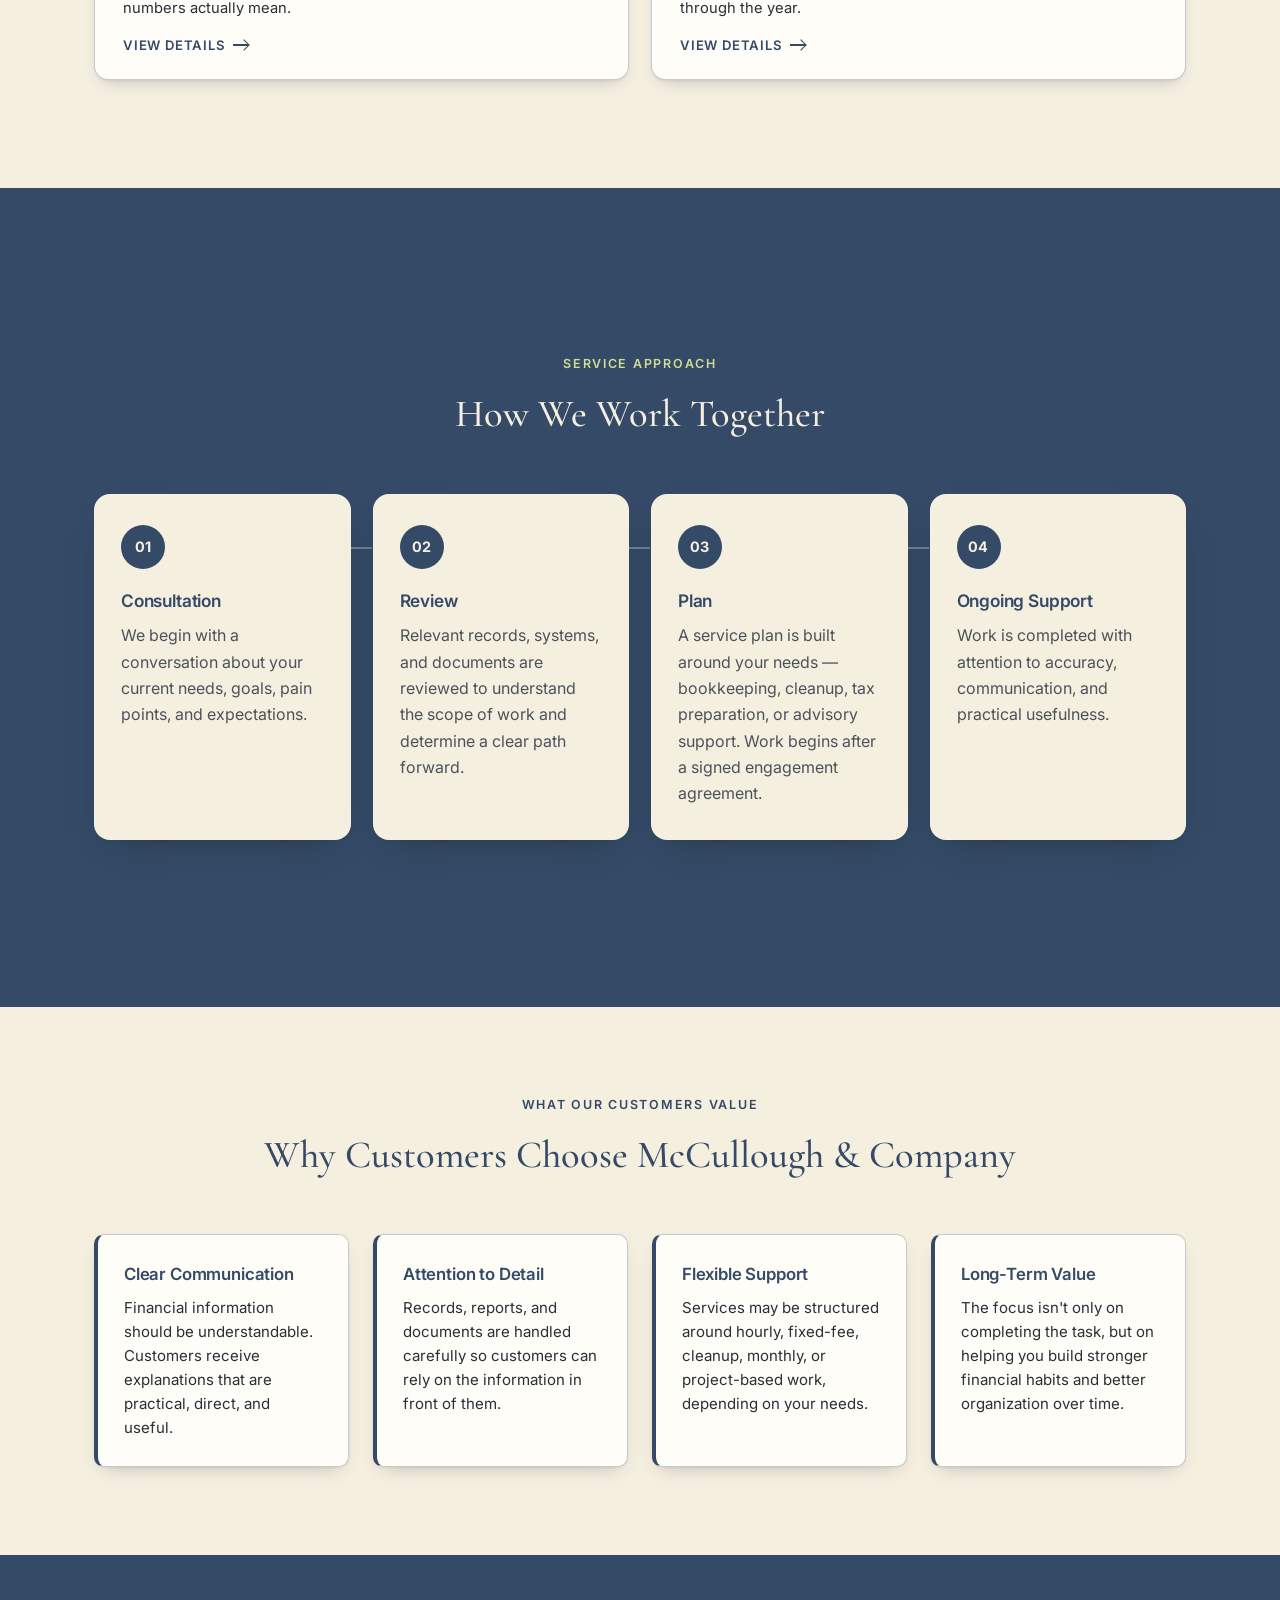
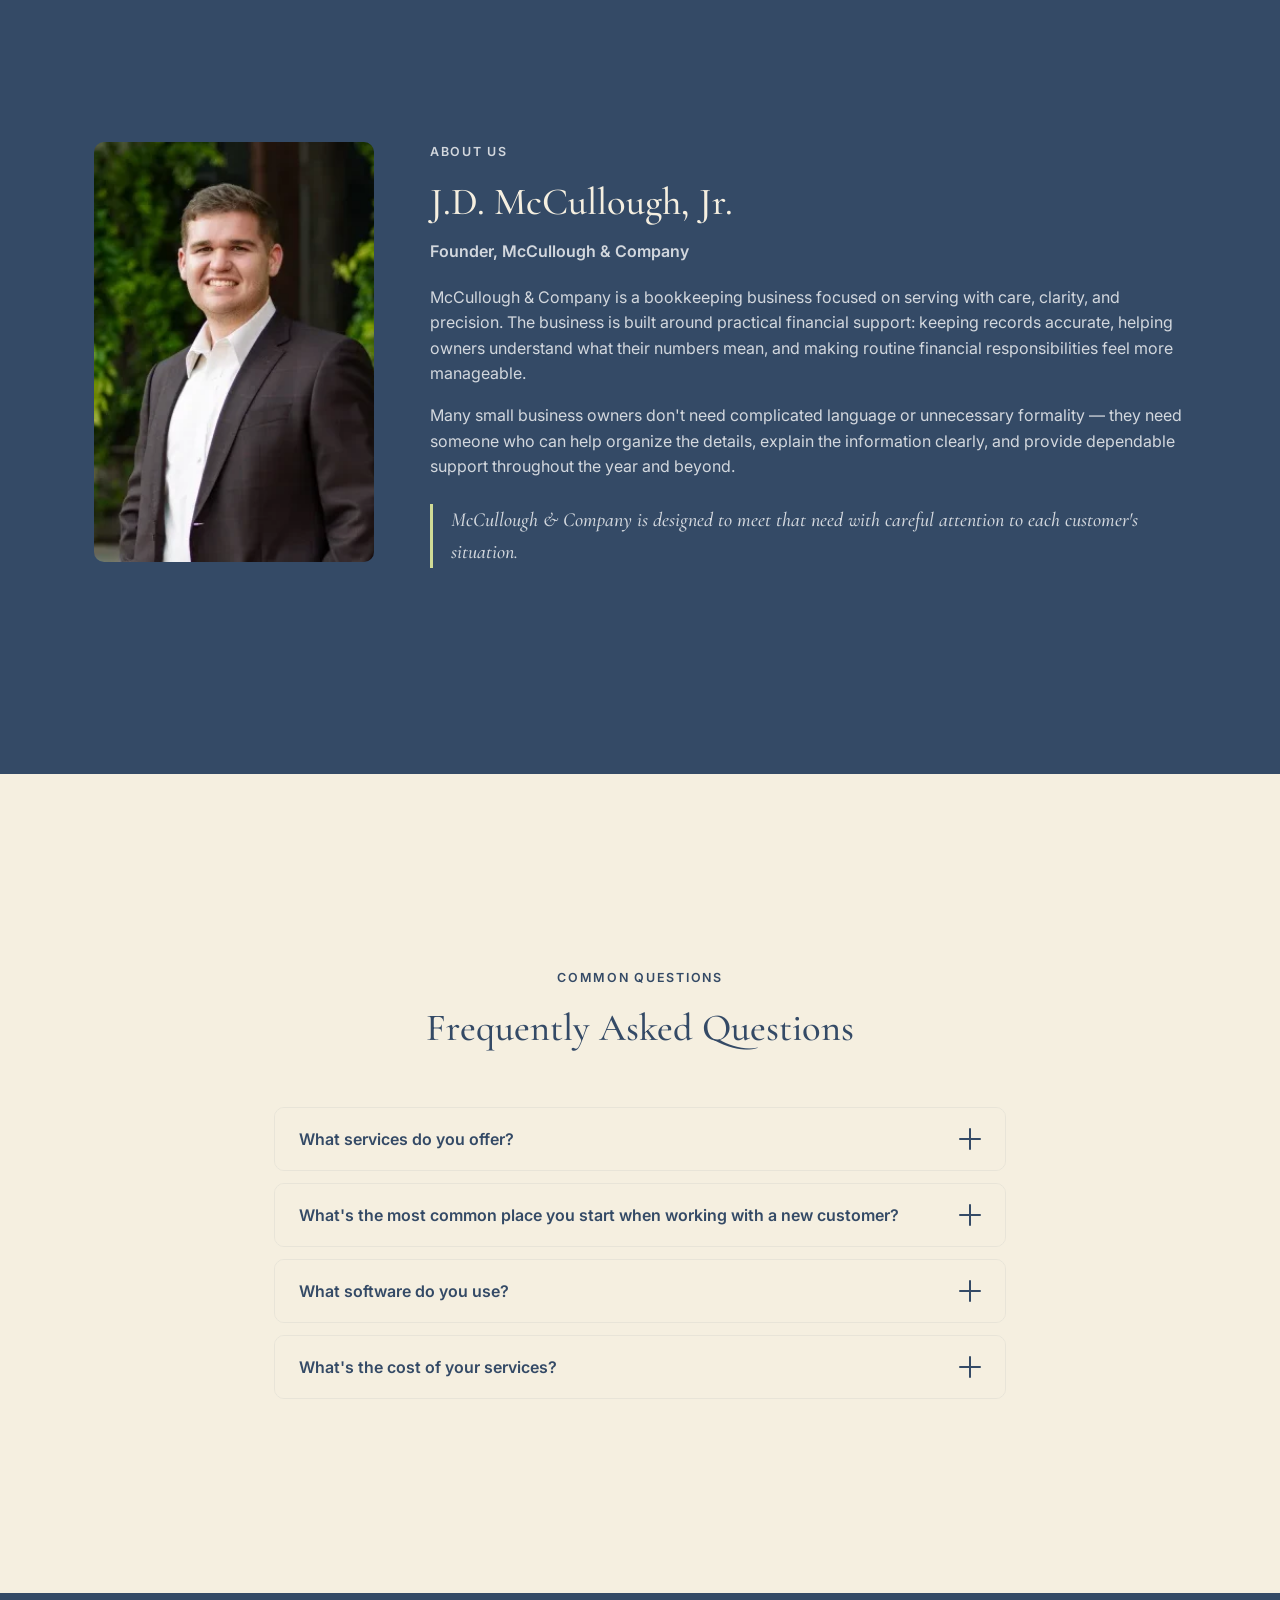
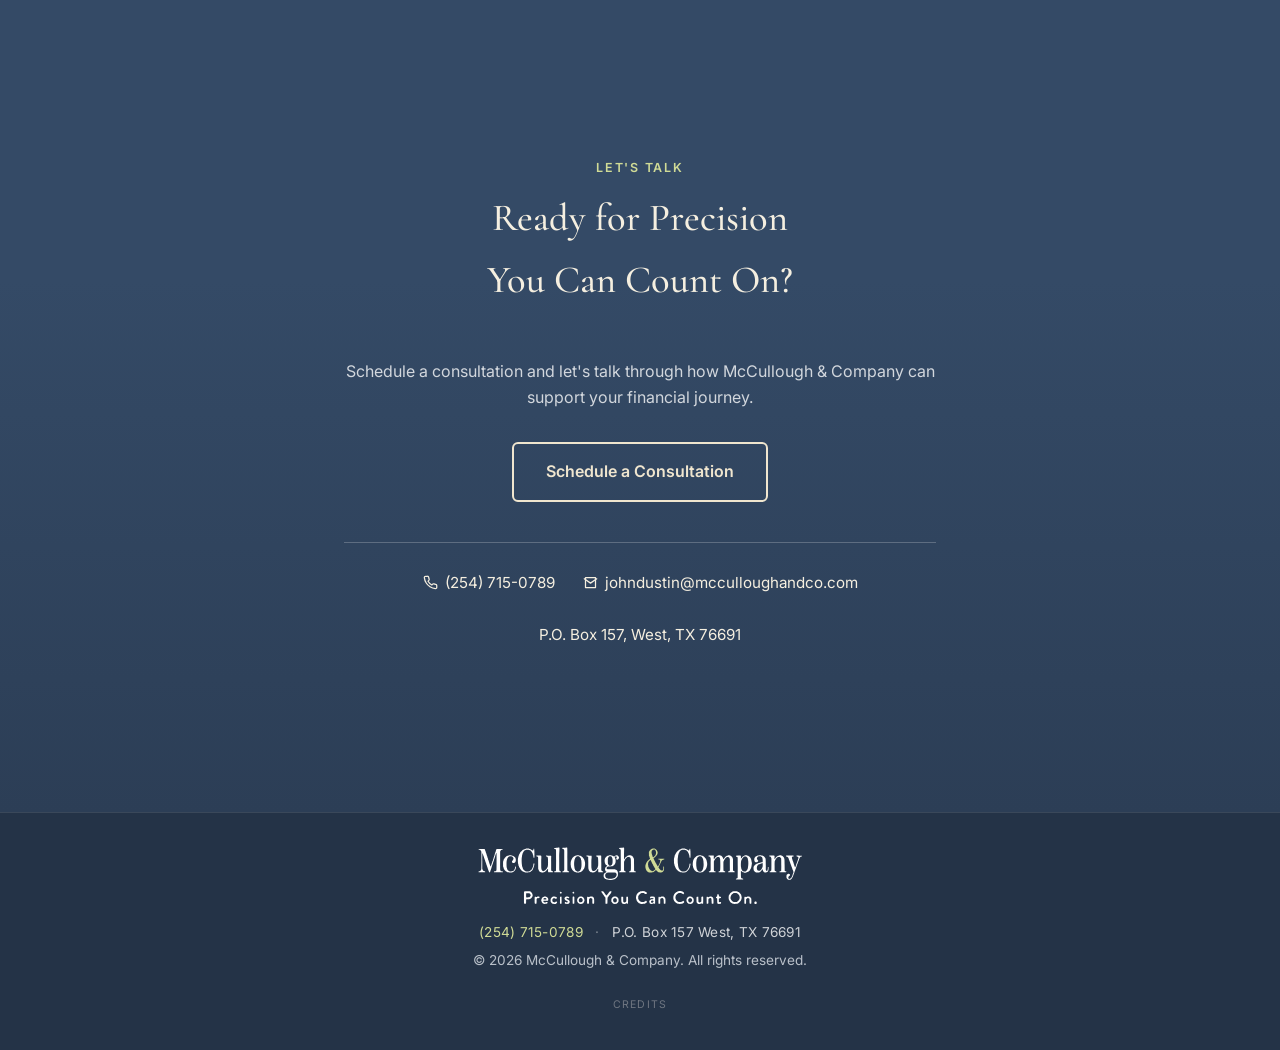
==== commit d22ad0e7: "Give the handheld About photo a real head-and-shoulders crop The file at images/jd-headshot.webp was" ====
--- a/index.html
+++ b/index.html
@@ -233,7 +233,7 @@
              column beside the copy, and the square head-and-shoulders keeps a
              readable face at the ~92px the handheld byline gives it. -->
         <picture>
-          <source media="(max-width: 860px)" srcset="images/jd-headshot.webp">
+          <source media="(max-width: 860px)" srcset="images/jd-headshot.webp?v=2">
           <img src="images/jd-portrait.webp" alt="J.D. McCullough, Jr., Founder of McCullough & Company">
         </picture>
       </div>
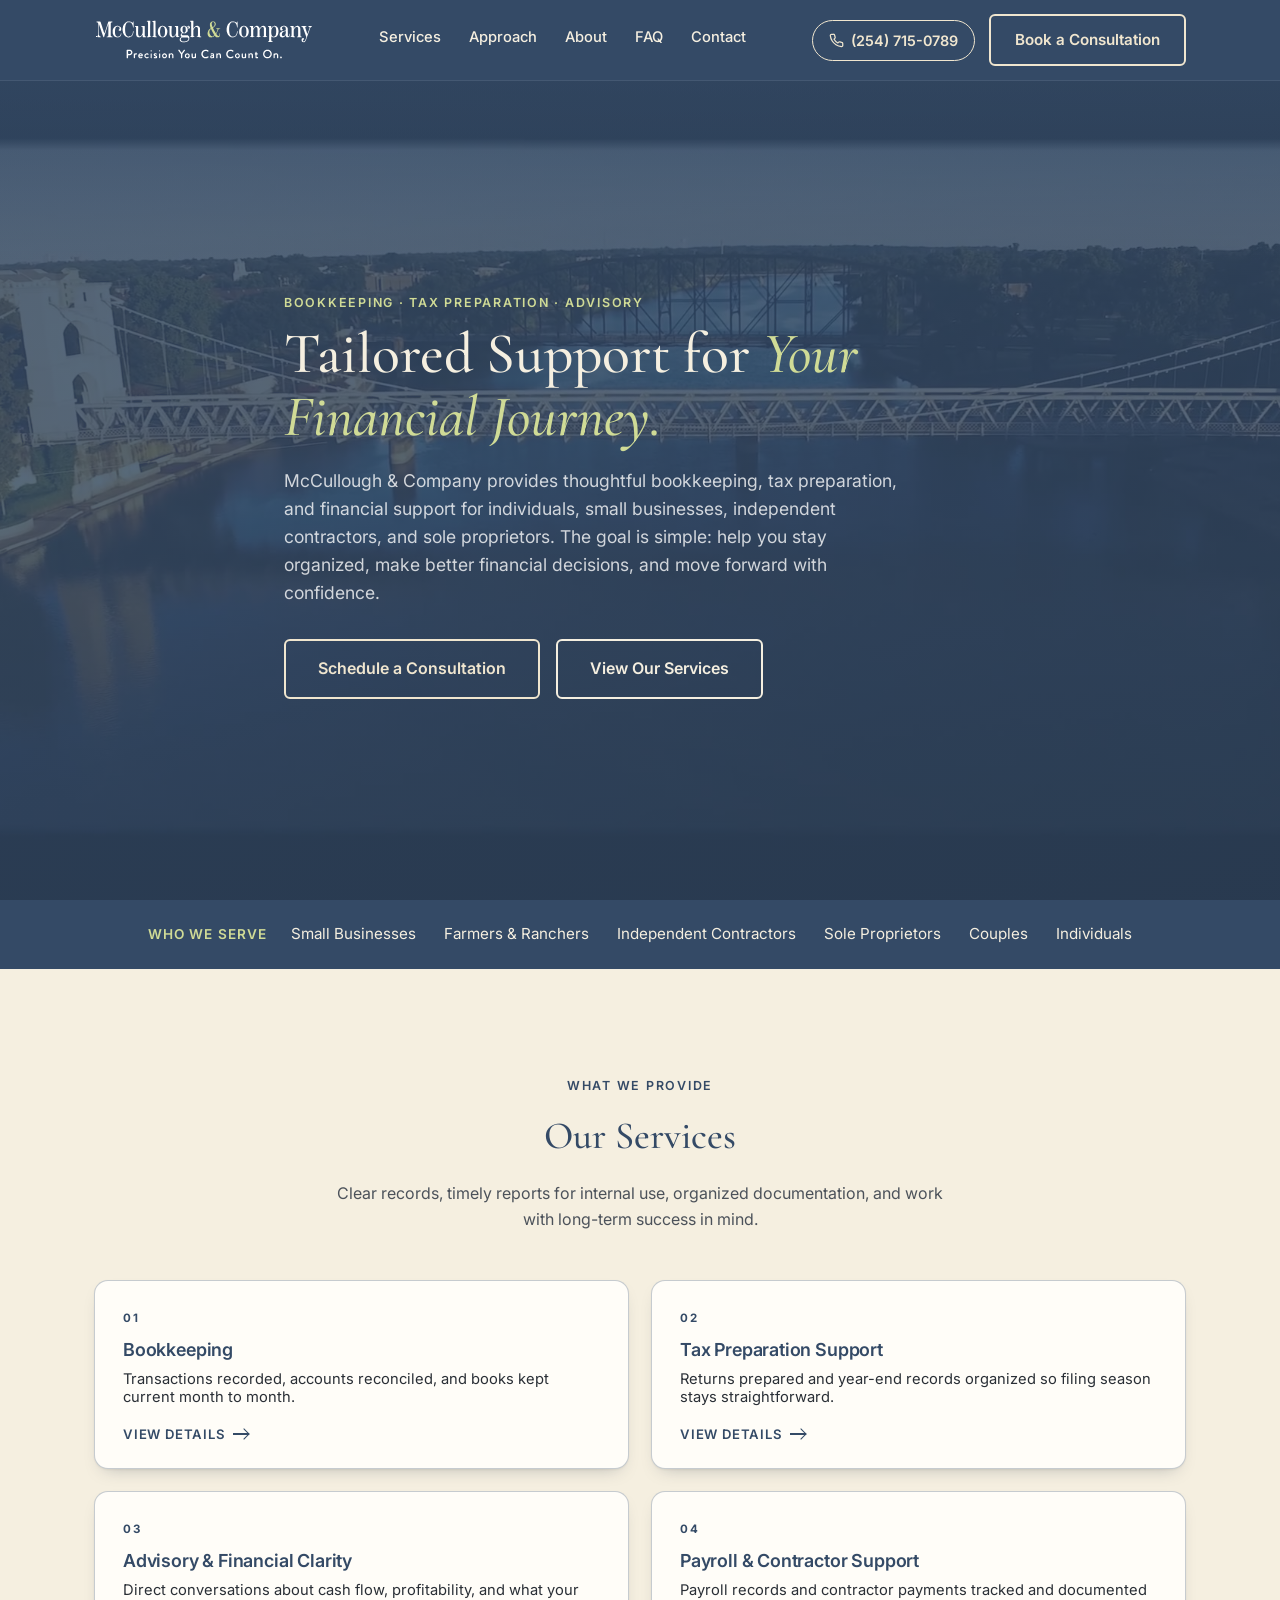
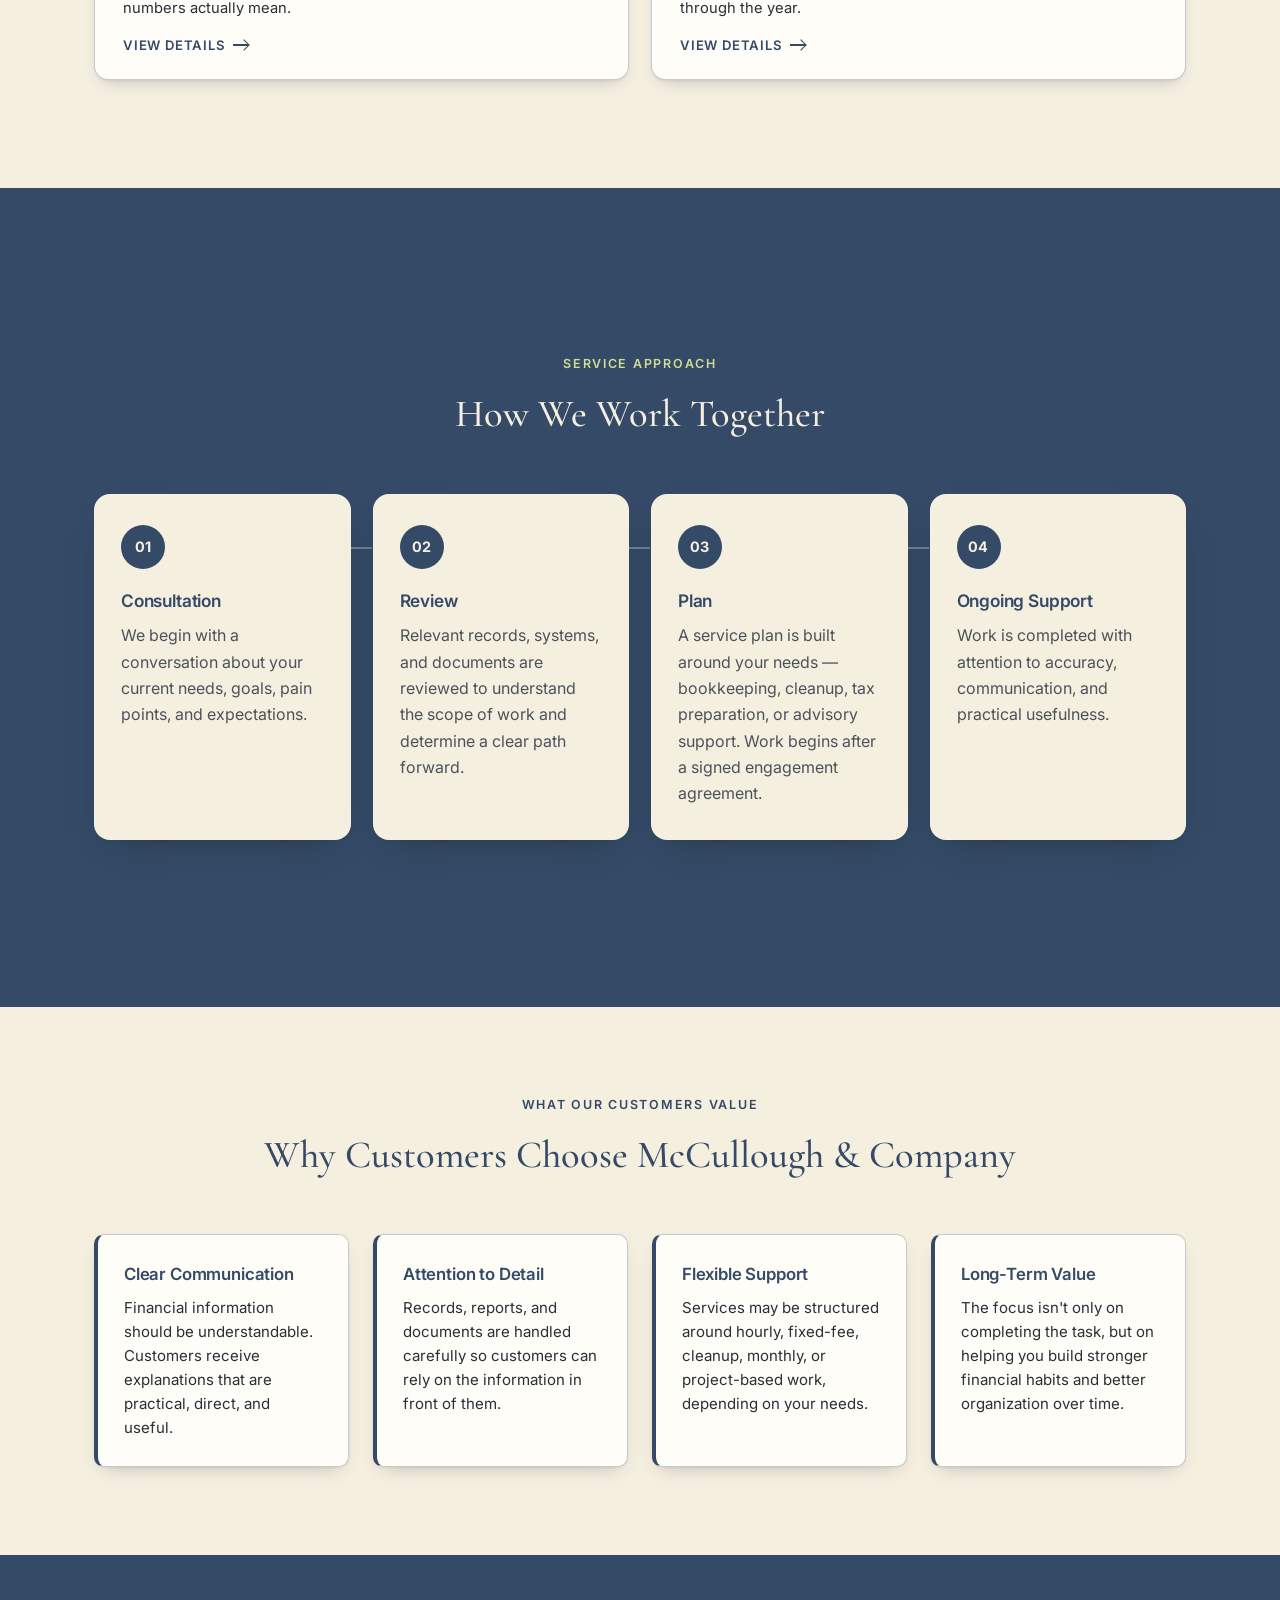
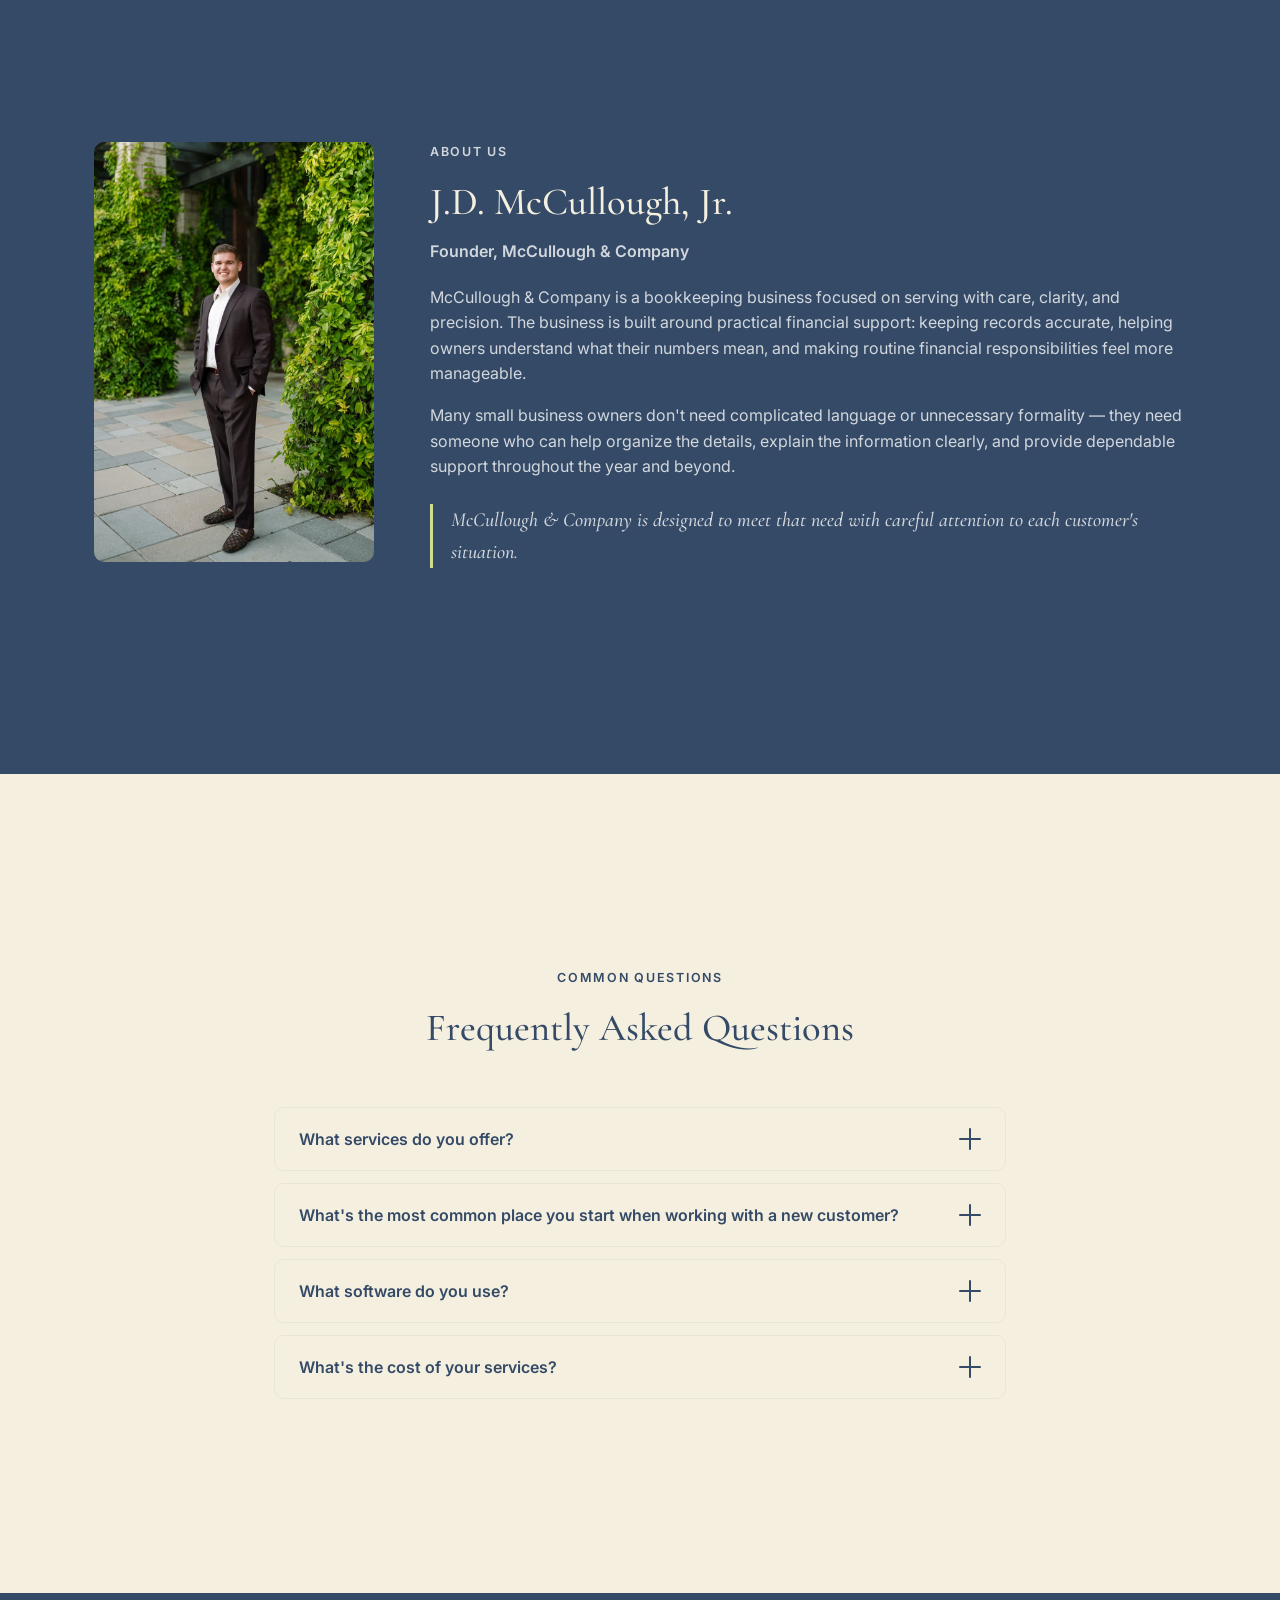
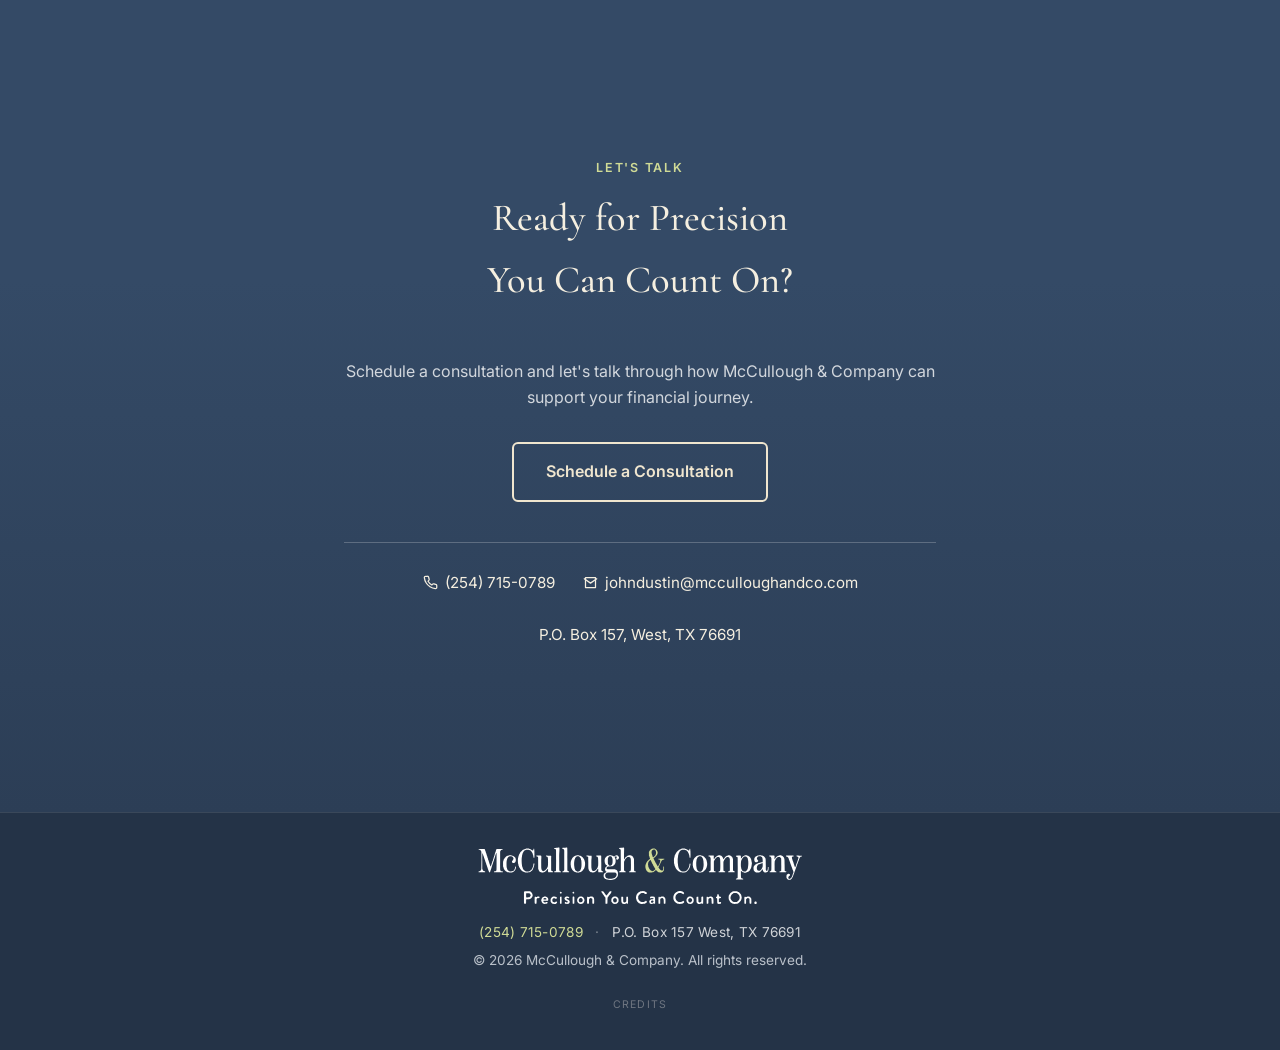
==== commit 209c02cb: "Use one About portrait at every width Drops the <picture> switch and the second asset: the standing " ====
--- a/index.html
+++ b/index.html
@@ -11,7 +11,7 @@
 <!-- Bump ?v= on every deploy that changes CSS or JS. GitHub Pages serves these
      with a 10-minute cache, so without the bump returning visitors keep running
      the old file until it expires. -->
-<link rel="stylesheet" href="css/styles.css?v=17">
+<link rel="stylesheet" href="css/styles.css?v=18">
 <link rel="icon" href="data:image/svg+xml,<svg xmlns=%22http://www.w3.org/2000/svg%22 viewBox=%220 0 100 100%22><rect width=%22100%22 height=%22100%22 rx=%2216%22 fill=%22%233c4a5c%22/><text x=%2250%22 y=%2266%22 font-size=%2258%22 text-anchor=%22middle%22 fill=%22%23c9b77c%22 font-family=%22Georgia,serif%22>M</text></svg>">
 </head>
 <body>
@@ -229,13 +229,10 @@
   <section id="about" class="section section-navy about-section">
     <div class="container about-inner">
       <div class="about-photo">
-        <!-- Two crops of the same portrait: the standing shot fills the tall
-             column beside the copy, and the square head-and-shoulders keeps a
-             readable face at the ~92px the handheld byline gives it. -->
-        <picture>
-          <source media="(max-width: 860px)" srcset="images/jd-headshot.webp?v=2">
-          <img src="images/jd-portrait.webp" alt="J.D. McCullough, Jr., Founder of McCullough & Company">
-        </picture>
+        <!-- One portrait everywhere. The tall column shows it whole; the
+             handheld byline crops it square, so object-position carries the
+             frame up to the face rather than centring on his waist. -->
+        <img src="images/jd-portrait.webp" alt="J.D. McCullough, Jr., Founder of McCullough & Company">
       </div>
       <div class="about-copy">
         <p class="eyebrow">About Us</p>
--- a/css/styles.css
+++ b/css/styles.css
@@ -519,7 +519,6 @@
   border-radius: var(--radius);
   overflow: hidden;
 }
-.about-photo picture { display: contents; }
 .about-photo img {
   width: 100%;
   height: 100%;
@@ -989,11 +988,11 @@
 
 @media (max-width: 860px) {
   .about-inner { grid-template-columns: 1fr; }
-  /* Matches the <picture> switch at this same width: below it the square
-     head-and-shoulders crop is served, so the frame goes back to 1:1. The
-     standing shot's height only pays off beside the copy, not stacked above
-     it or shrunk to a byline stamp. */
+  /* The box goes square here, and the portrait is 2:3, so cover crops 450px
+     of height away. Centring it would frame his waist; 18% pulls the window
+     up so the face sits in the upper third. */
   .about-photo { max-width: 240px; aspect-ratio: 1 / 1; }
+  .about-photo img { object-position: 50% 18%; }
 }
 
 /* One idea below: the desktop type and spacing scale is built for a 1140px
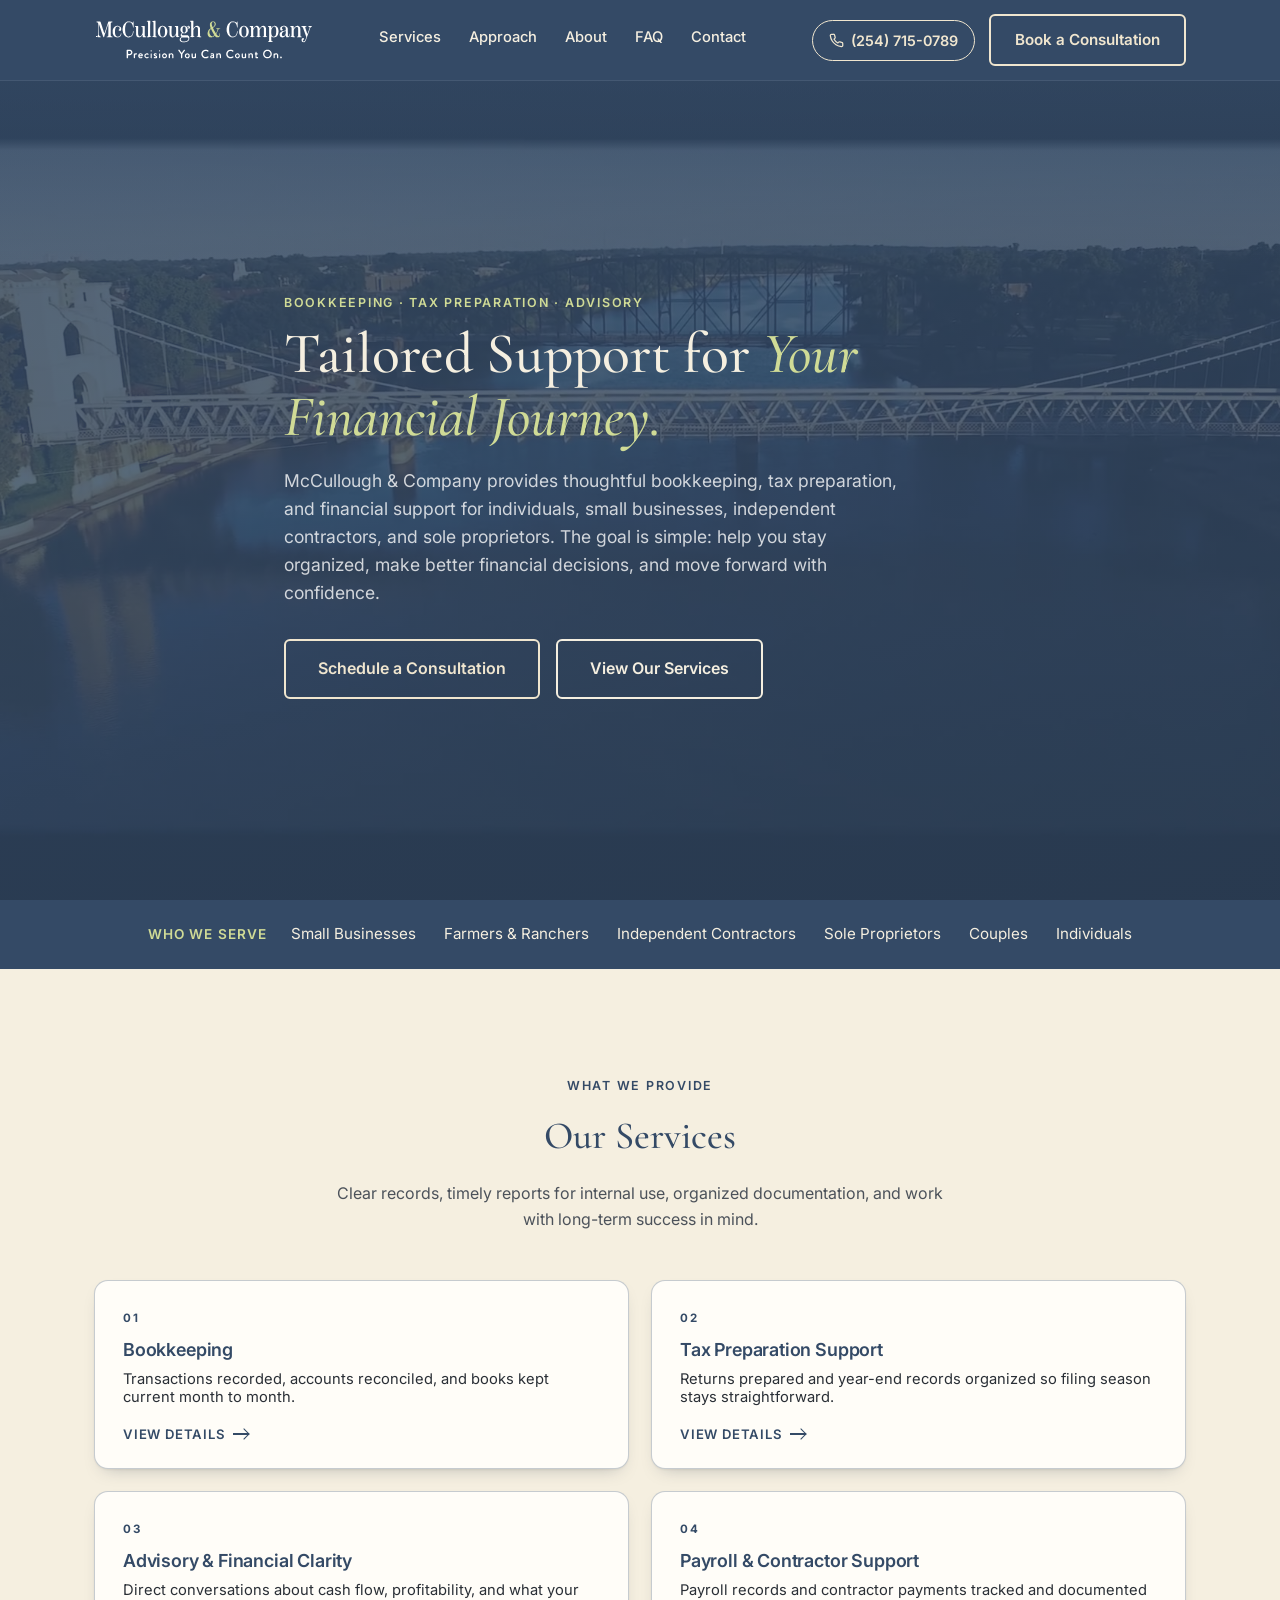
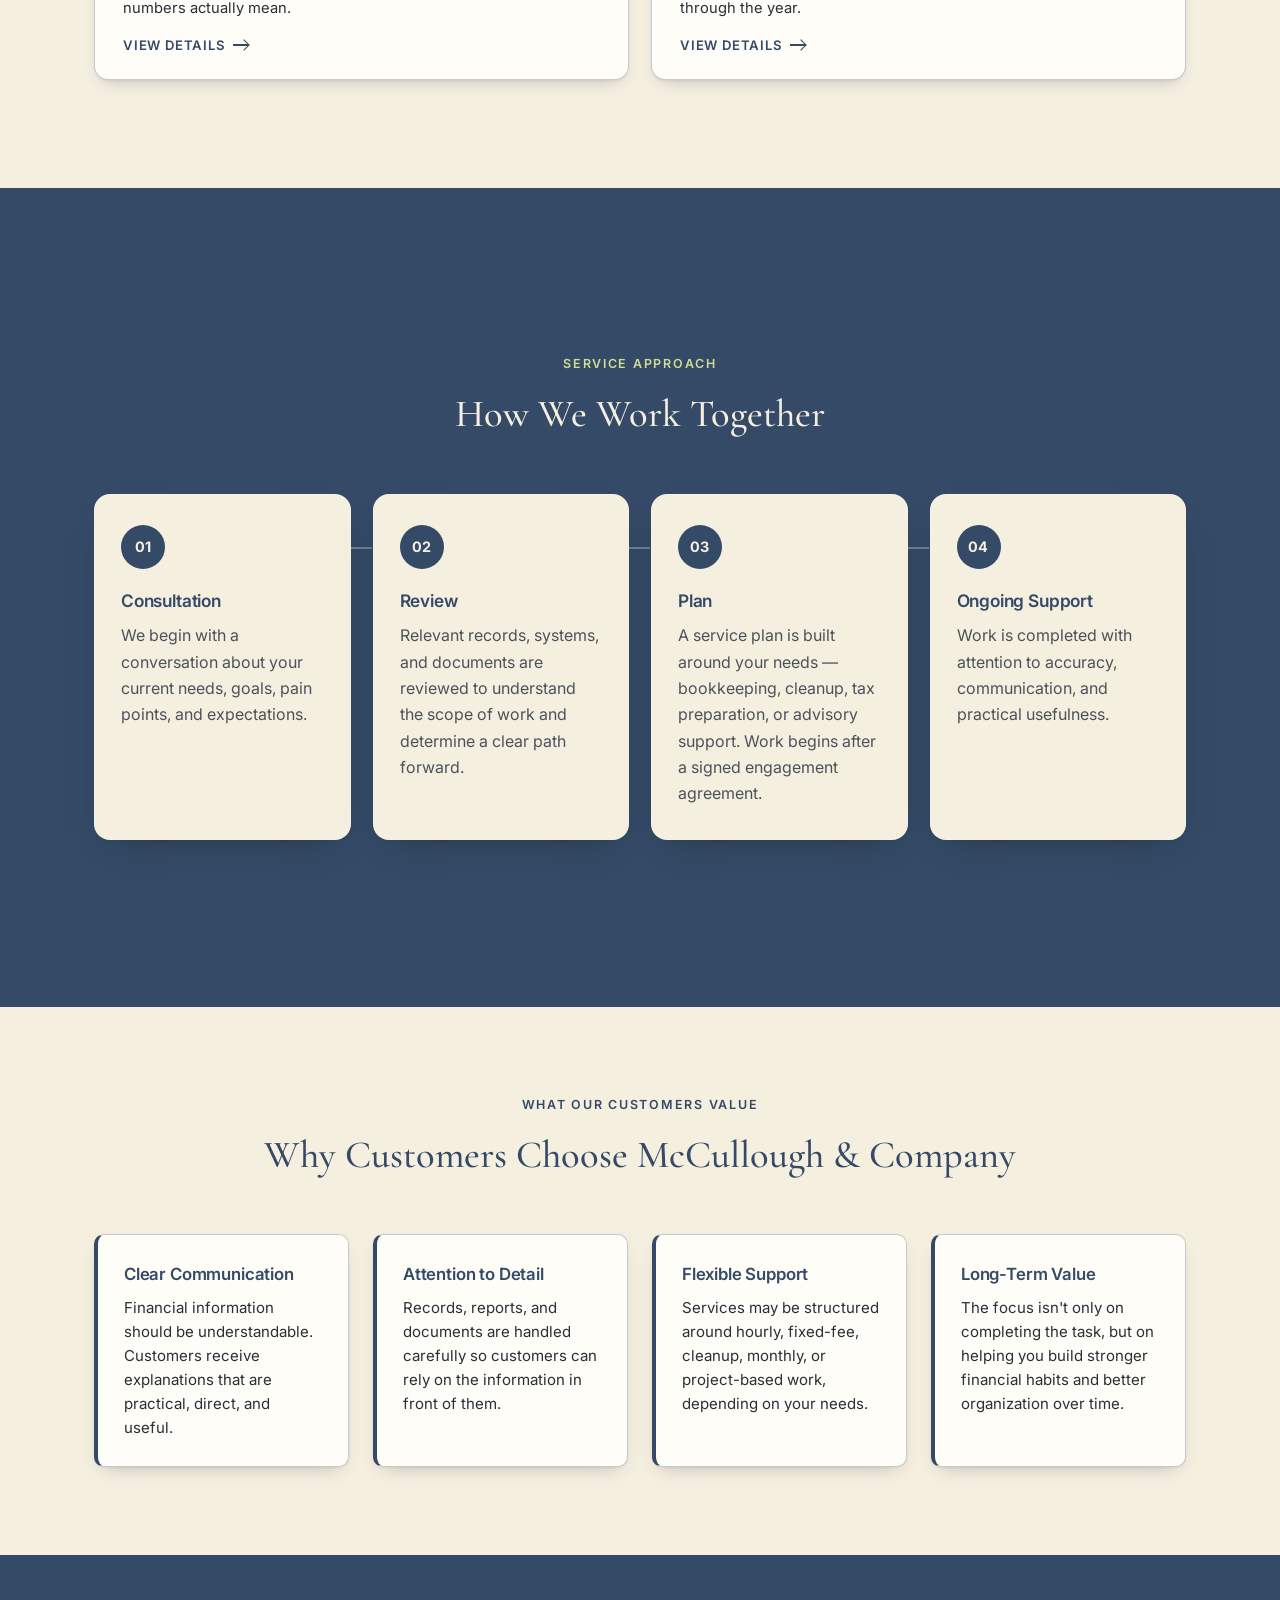
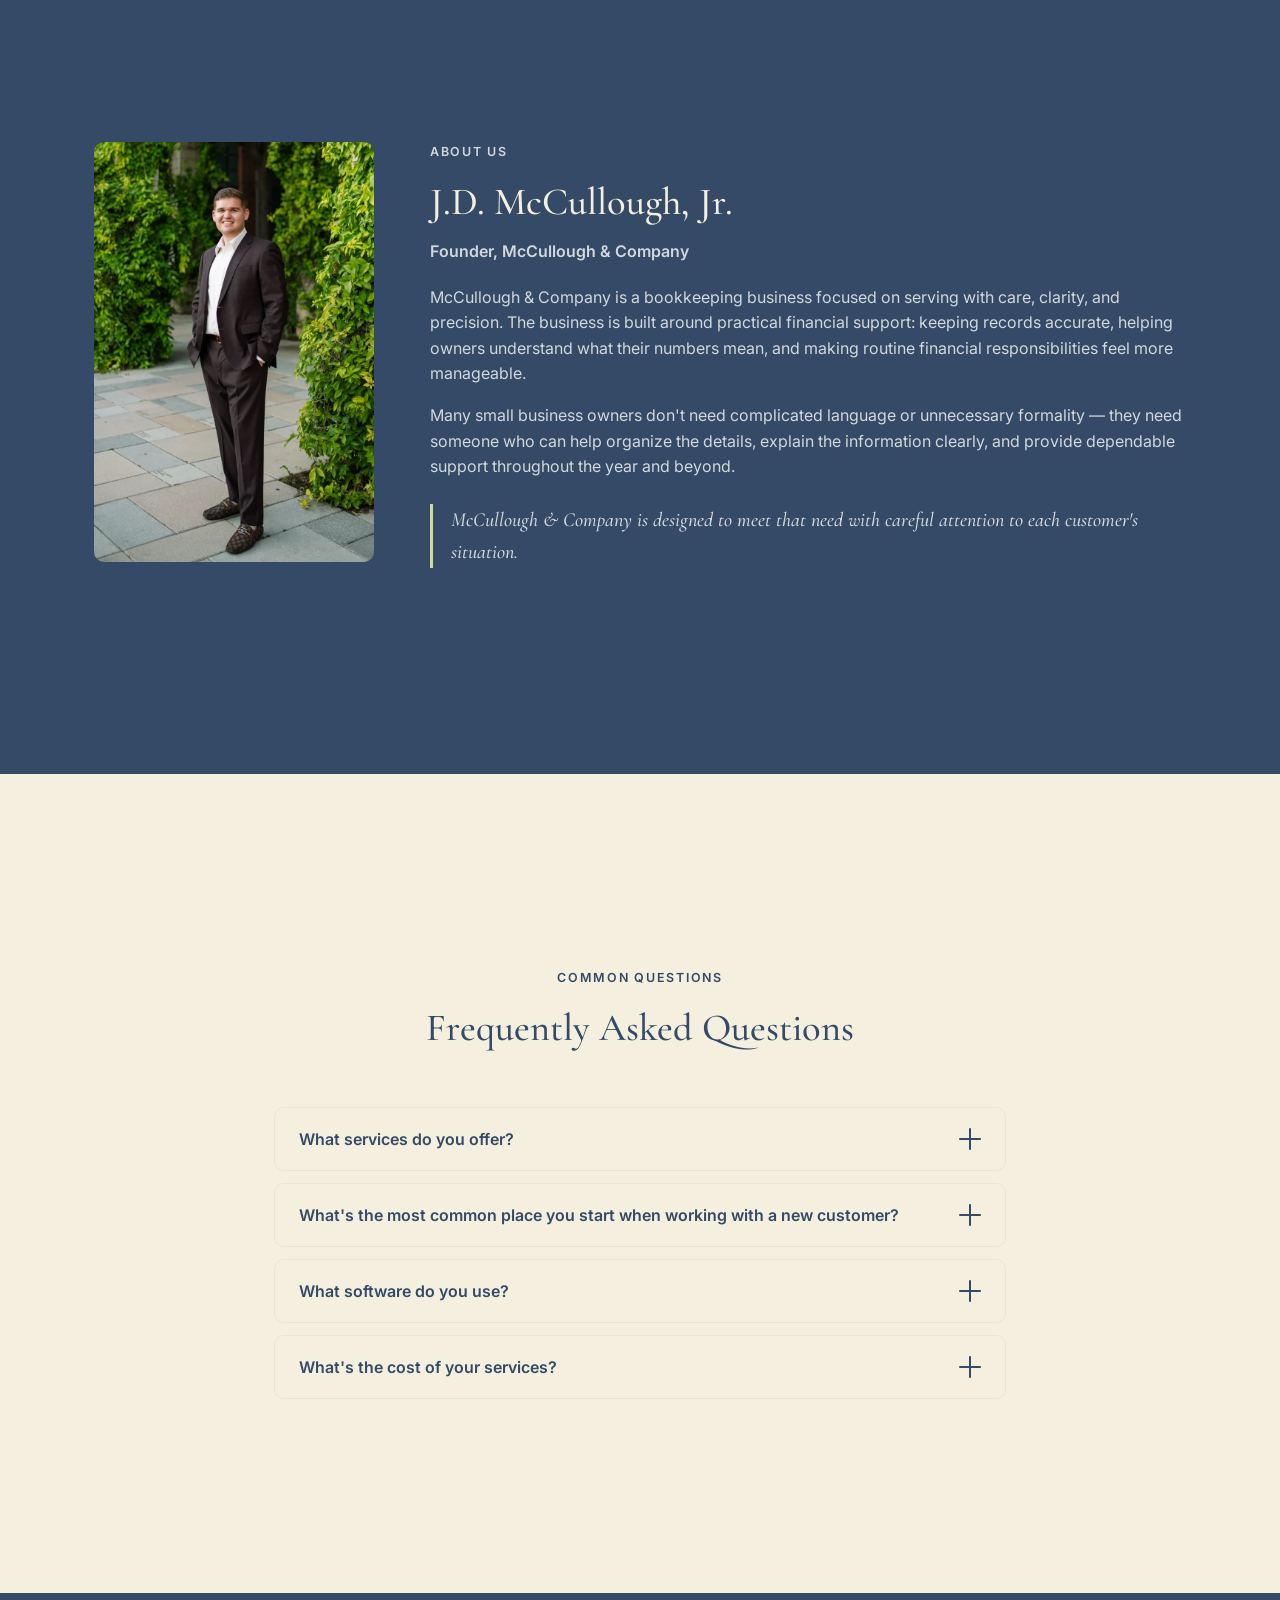
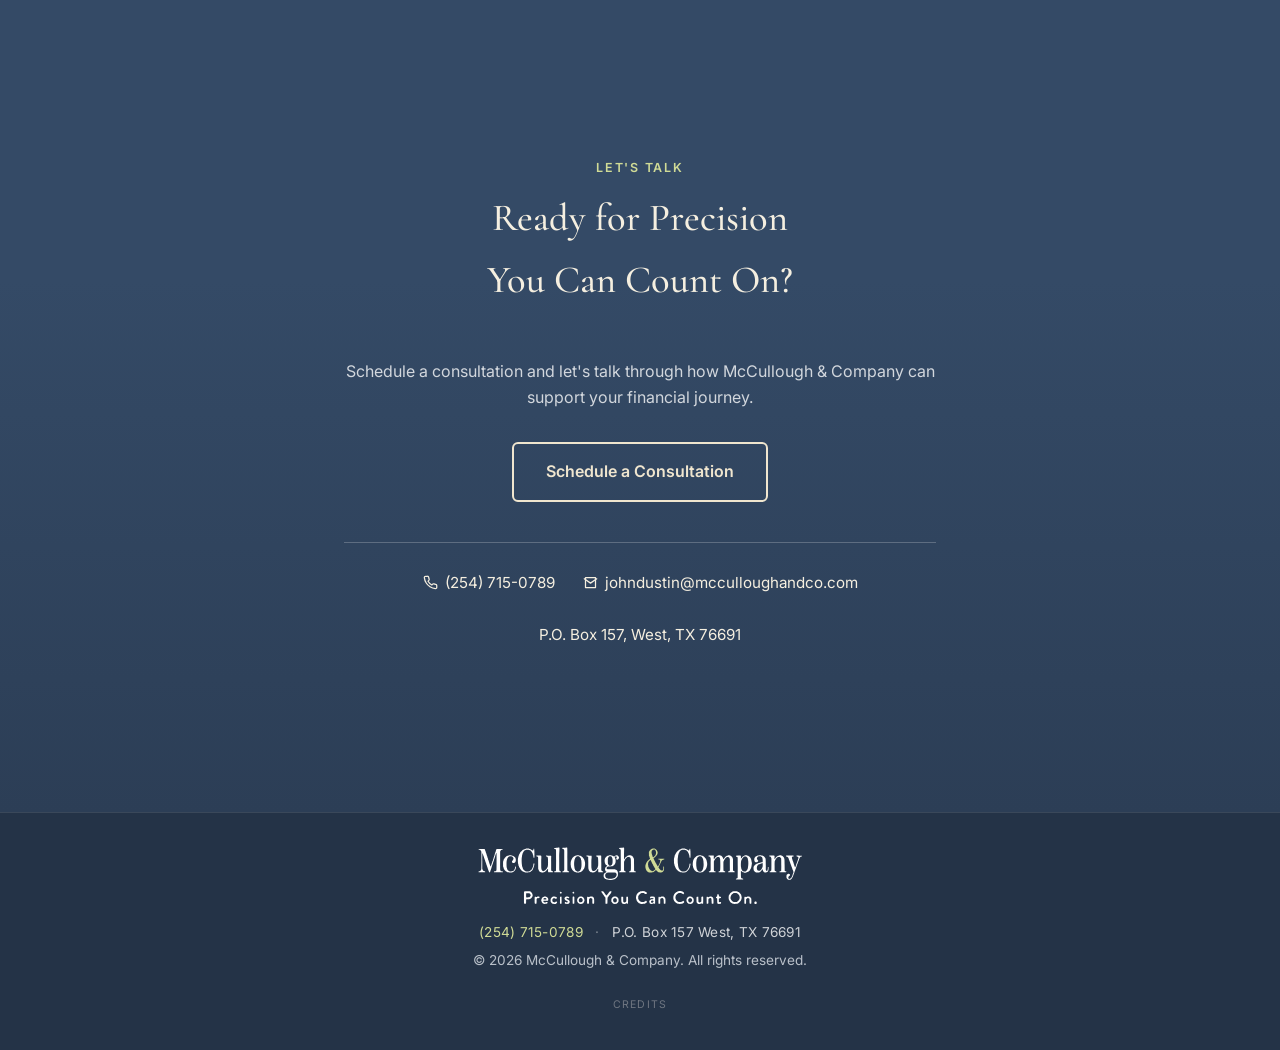
==== commit 08033186: "Crop the brush out of the portrait, run it full column on a phone The file itself is the crop now — " ====
--- a/index.html
+++ b/index.html
@@ -11,7 +11,7 @@
 <!-- Bump ?v= on every deploy that changes CSS or JS. GitHub Pages serves these
      with a 10-minute cache, so without the bump returning visitors keep running
      the old file until it expires. -->
-<link rel="stylesheet" href="css/styles.css?v=18">
+<link rel="stylesheet" href="css/styles.css?v=20">
 <link rel="icon" href="data:image/svg+xml,<svg xmlns=%22http://www.w3.org/2000/svg%22 viewBox=%220 0 100 100%22><rect width=%22100%22 height=%22100%22 rx=%2216%22 fill=%22%233c4a5c%22/><text x=%2250%22 y=%2266%22 font-size=%2258%22 text-anchor=%22middle%22 fill=%22%23c9b77c%22 font-family=%22Georgia,serif%22>M</text></svg>">
 </head>
 <body>
@@ -229,10 +229,9 @@
   <section id="about" class="section section-navy about-section">
     <div class="container about-inner">
       <div class="about-photo">
-        <!-- One portrait everywhere. The tall column shows it whole; the
-             handheld byline crops it square, so object-position carries the
-             frame up to the face rather than centring on his waist. -->
-        <img src="images/jd-portrait.webp" alt="J.D. McCullough, Jr., Founder of McCullough & Company">
+        <!-- One portrait everywhere, and the file is already cropped to the
+             2:3 the box uses, so no width crops any of him away. -->
+        <img src="images/jd-portrait.webp?v=2" alt="J.D. McCullough, Jr., Founder of McCullough & Company">
       </div>
       <div class="about-copy">
         <p class="eyebrow">About Us</p>
--- a/css/styles.css
+++ b/css/styles.css
@@ -988,11 +988,9 @@
 
 @media (max-width: 860px) {
   .about-inner { grid-template-columns: 1fr; }
-  /* The box goes square here, and the portrait is 2:3, so cover crops 450px
-     of height away. Centring it would frame his waist; 18% pulls the window
-     up so the face sits in the upper third. */
-  .about-photo { max-width: 240px; aspect-ratio: 1 / 1; }
-  .about-photo img { object-position: 50% 18%; }
+  /* Still 2:3, just narrower — the portrait keeps one shape at every width,
+     so nothing is ever cropped away by the box. */
+  .about-photo { max-width: 240px; }
 }
 
 /* One idea below: the desktop type and spacing scale is built for a 1140px
@@ -1046,35 +1044,28 @@
   .approach-steps h3 { font-size: 0.9rem; margin-bottom: 4px; }
   .approach-steps p { font-size: 0.76rem; line-height: 1.4; }
 
-  /* The photo stops floating above the copy as a stray thumbnail and pairs
-     with the name instead, the way a byline reads: portrait left, eyebrow,
-     name and role stacked beside it, the copy running full width underneath.
-     display: contents lifts .about-copy's children into the same grid so the
-     two blocks can share rows. */
+  /* The portrait leads the section instead of sitting beside the name as a
+     byline thumbnail — at 92px the face was a smudge. It runs the full column
+     at the same 2:3 the desktop column uses, so the whole standing figure is
+     there and both edges line up with the copy; a narrower box left it sitting
+     just short of the right margin, which read as a mistake rather than an
+     inset. 400px, not 360: it has to clear the 392px column of the widest
+     phones, or those get the short-of-the-margin look back. */
   .about-inner {
-    /* Scales with the handheld band: 92px on a phone, ~130px on a 720px
-       tablet, where a fixed 92px would read as a stamp next to the copy. */
-    grid-template-columns: clamp(92px, 18vw, 140px) 1fr;
-    column-gap: 16px;
-    row-gap: 0;
-    align-items: center;
+    grid-template-columns: 1fr;
+    row-gap: 18px;
   }
-  .about-copy { display: contents; }
   .about-photo {
-    max-width: none;
-    grid-column: 1;
-    grid-row: 1 / span 3;
-    align-self: center;
+    width: 100%;
+    max-width: 400px;
   }
-  .about-copy > .eyebrow { grid-column: 2; grid-row: 1; align-self: end; }
-  .about-copy > h2 { grid-column: 2; grid-row: 2; }
-  .about-copy > .about-role { grid-column: 2; grid-row: 3; align-self: start; }
-  .about-copy > p:not(.eyebrow):not(.about-role) { grid-column: 1 / -1; }
-  .about-copy > .about-role { margin-top: 0; }
-  .about-copy h2 { font-size: 1.28rem; margin: 2px 0; }
-  .about-role { font-size: 0.85rem; margin-bottom: 10px; }
-  .about-copy p { font-size: 0.84rem; line-height: 1.5; margin-bottom: 10px; }
-  .pull-quote { font-size: 1rem; padding-left: 14px; margin: 10px 0 0; }
+  /* Back up to the size the rest of the page reads at. The byline layout paid
+     for its density by setting this copy at 0.84rem, below anything else on a
+     phone; the section now runs a little past a screenful, which is the trade. */
+  .about-copy h2 { margin: 0 0 4px; }
+  .about-role { font-size: 0.95rem; margin-top: 0; margin-bottom: 14px; }
+  .about-copy p { font-size: 0.95rem; line-height: 1.65; margin-bottom: 14px; }
+  .pull-quote { font-size: 1.4rem; padding-left: 16px; margin: 18px 0 0; }
 
   .accordion-toggle { padding: 14px 16px; font-size: 0.92rem; }
   .accordion-panel p,
